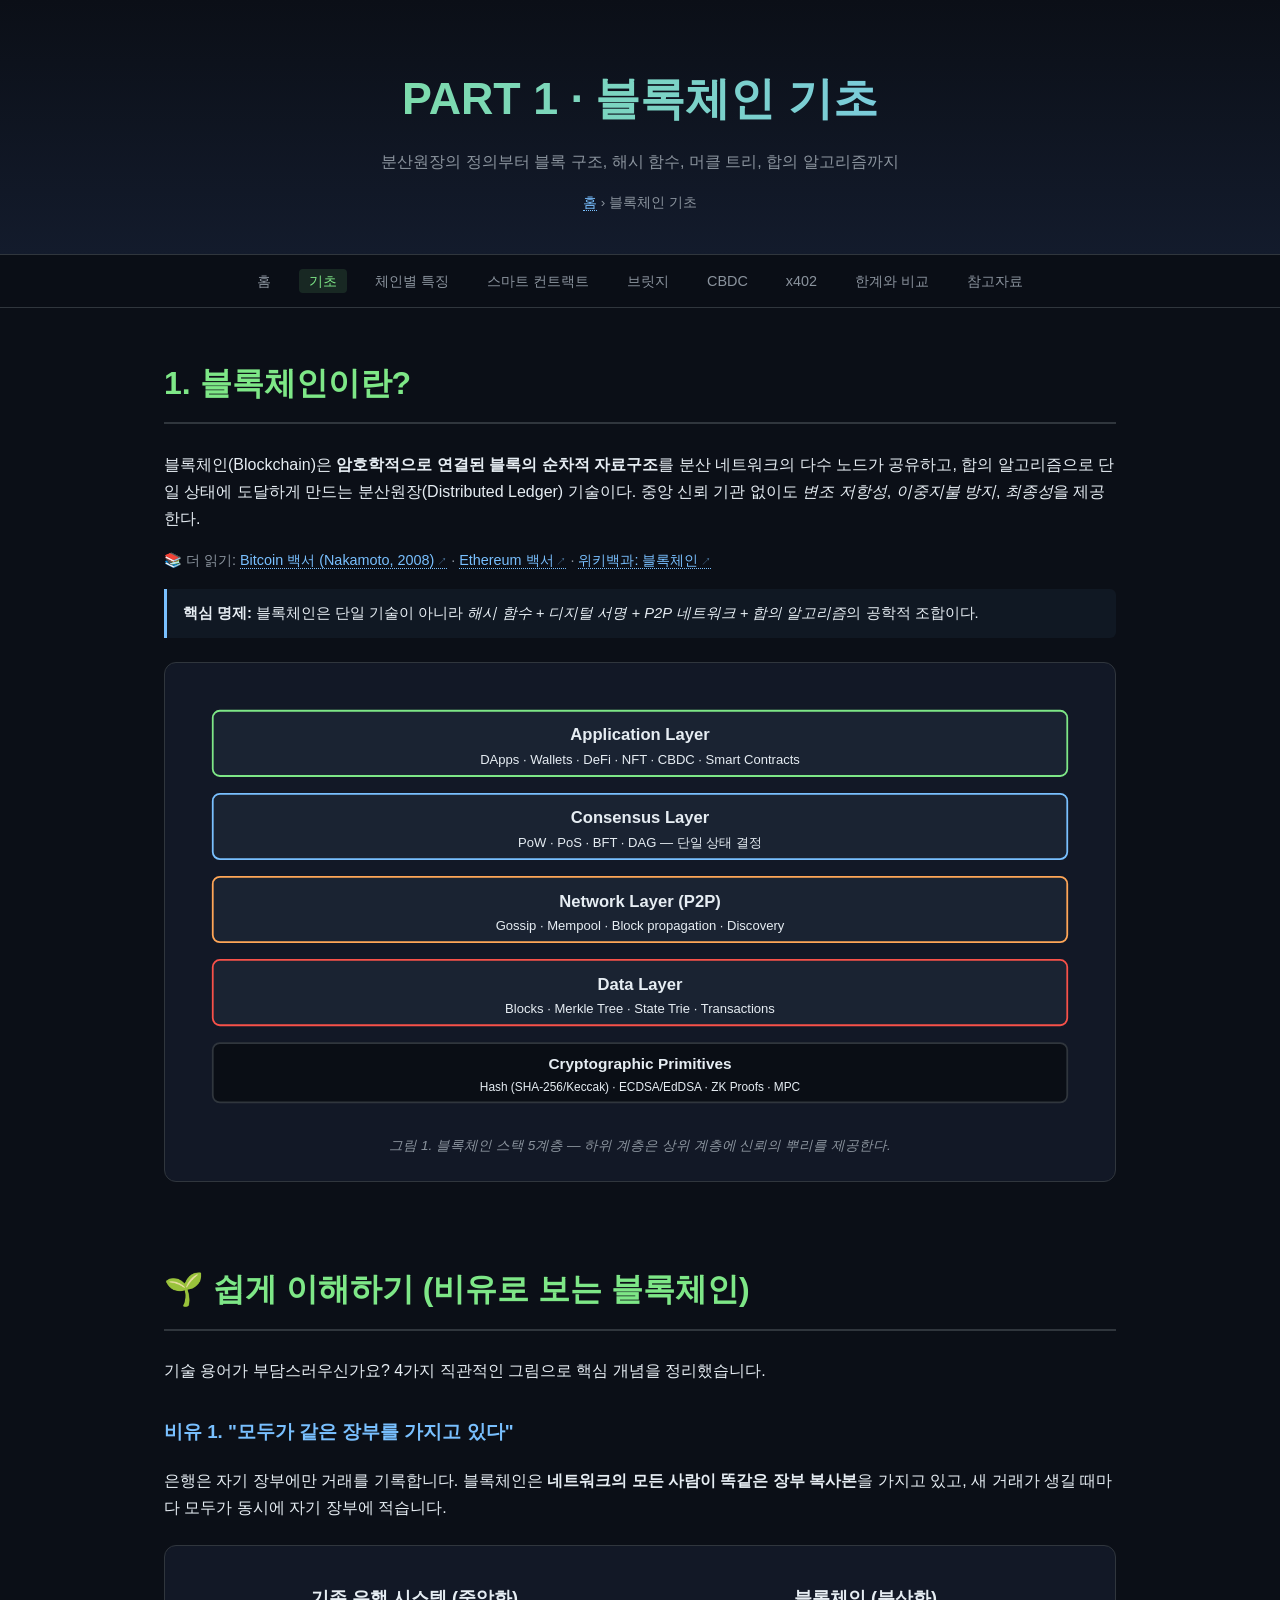
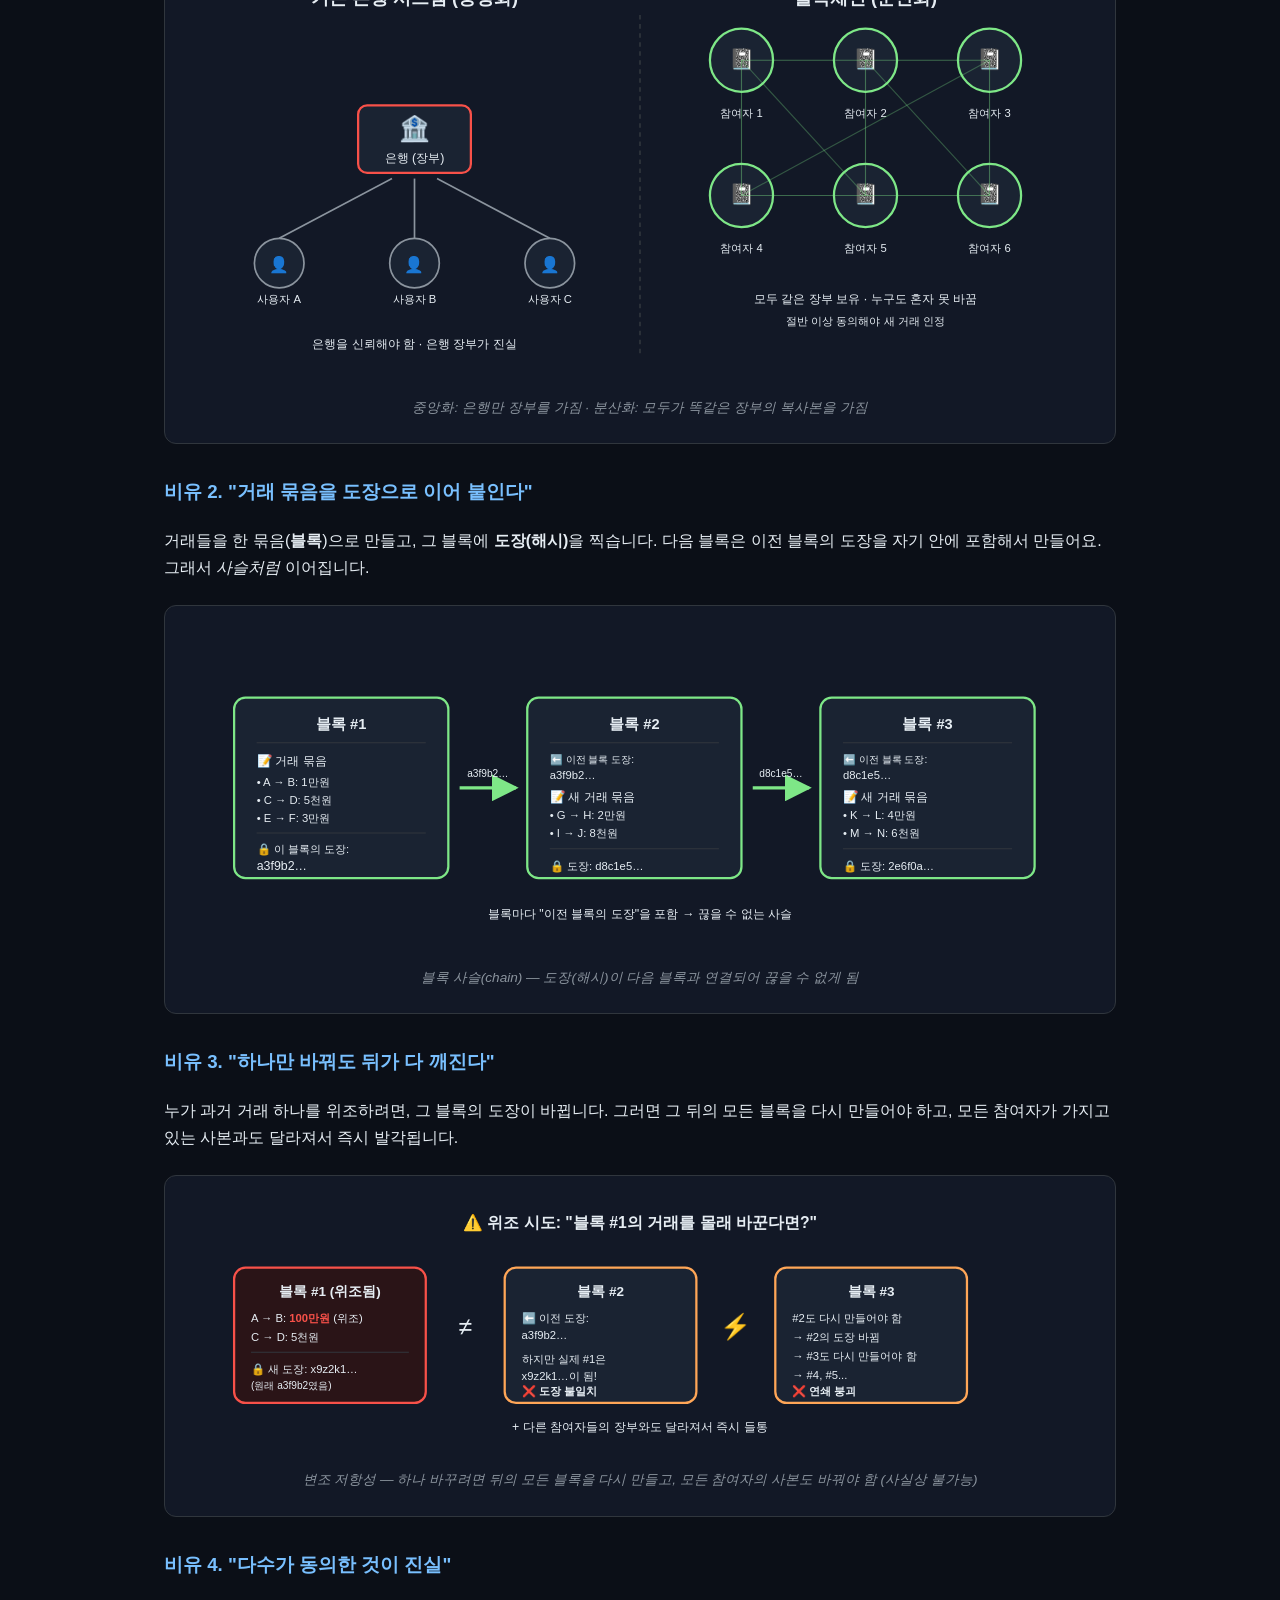
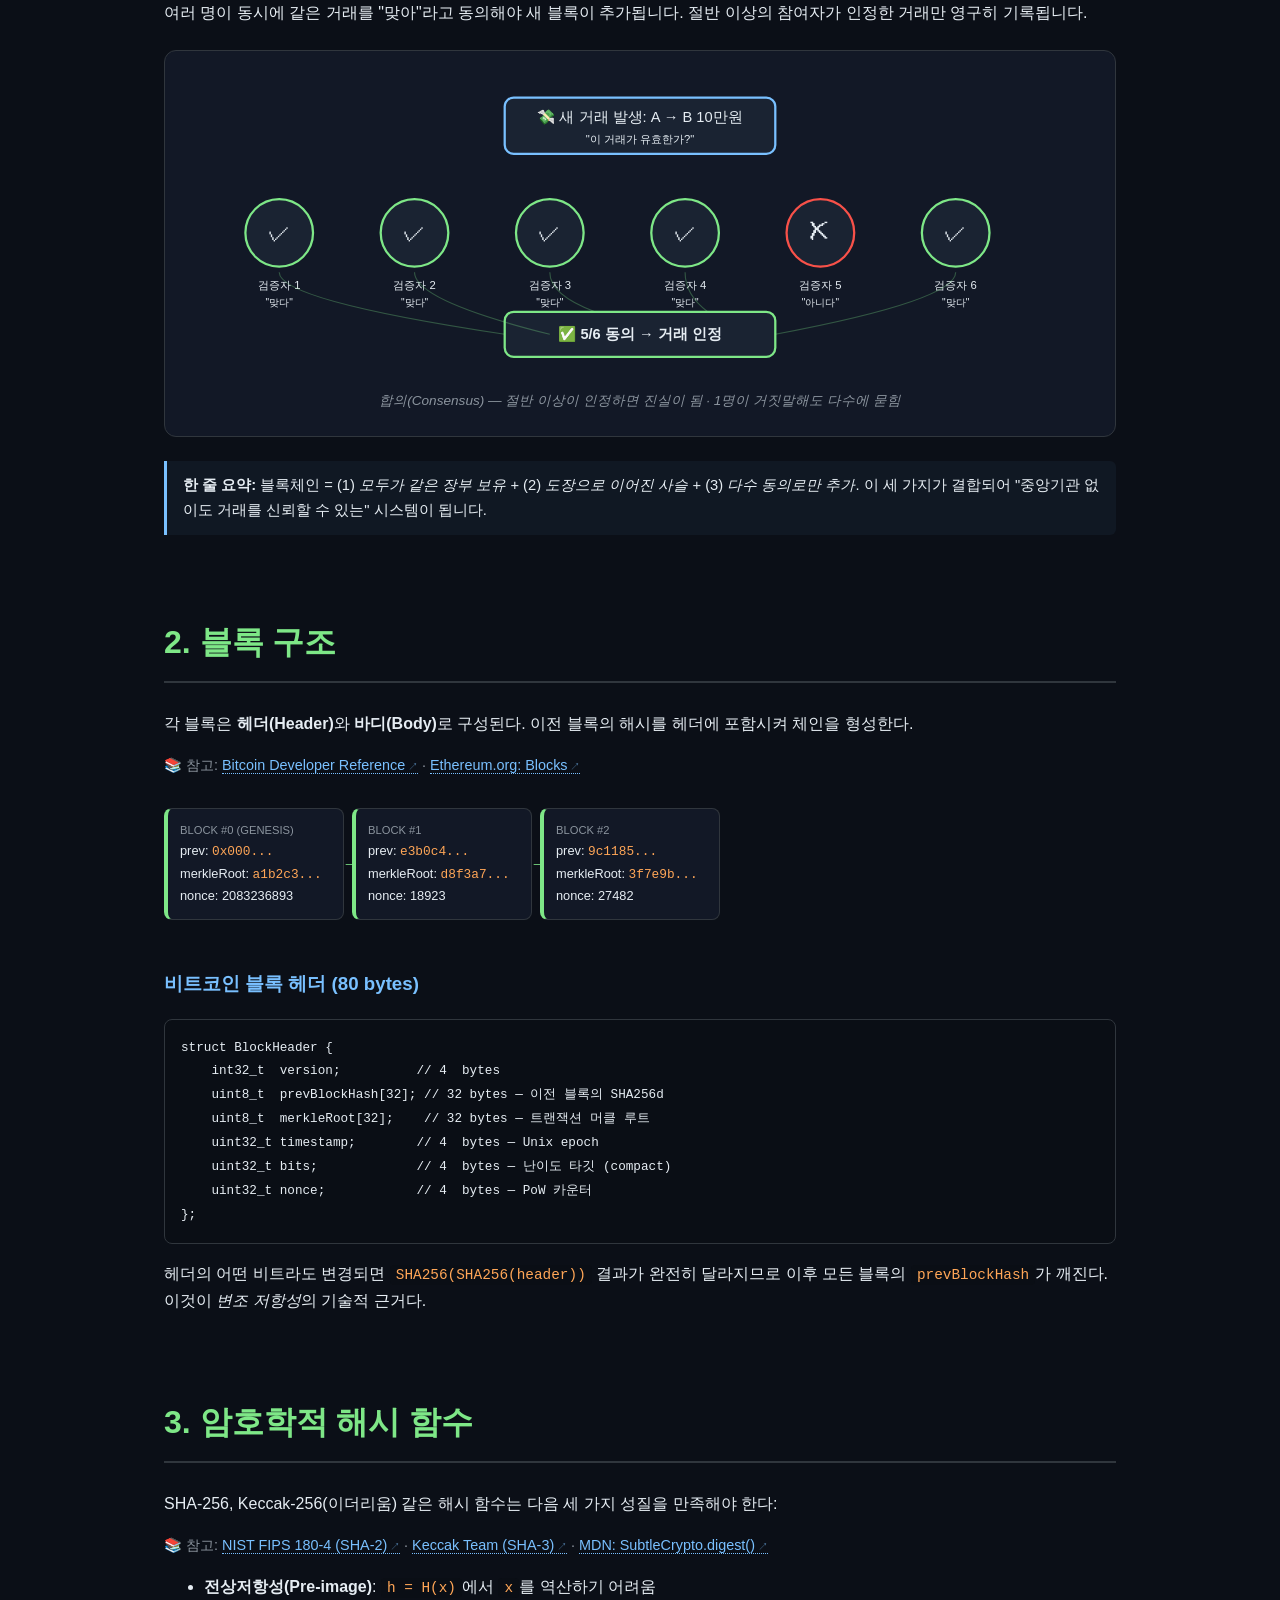
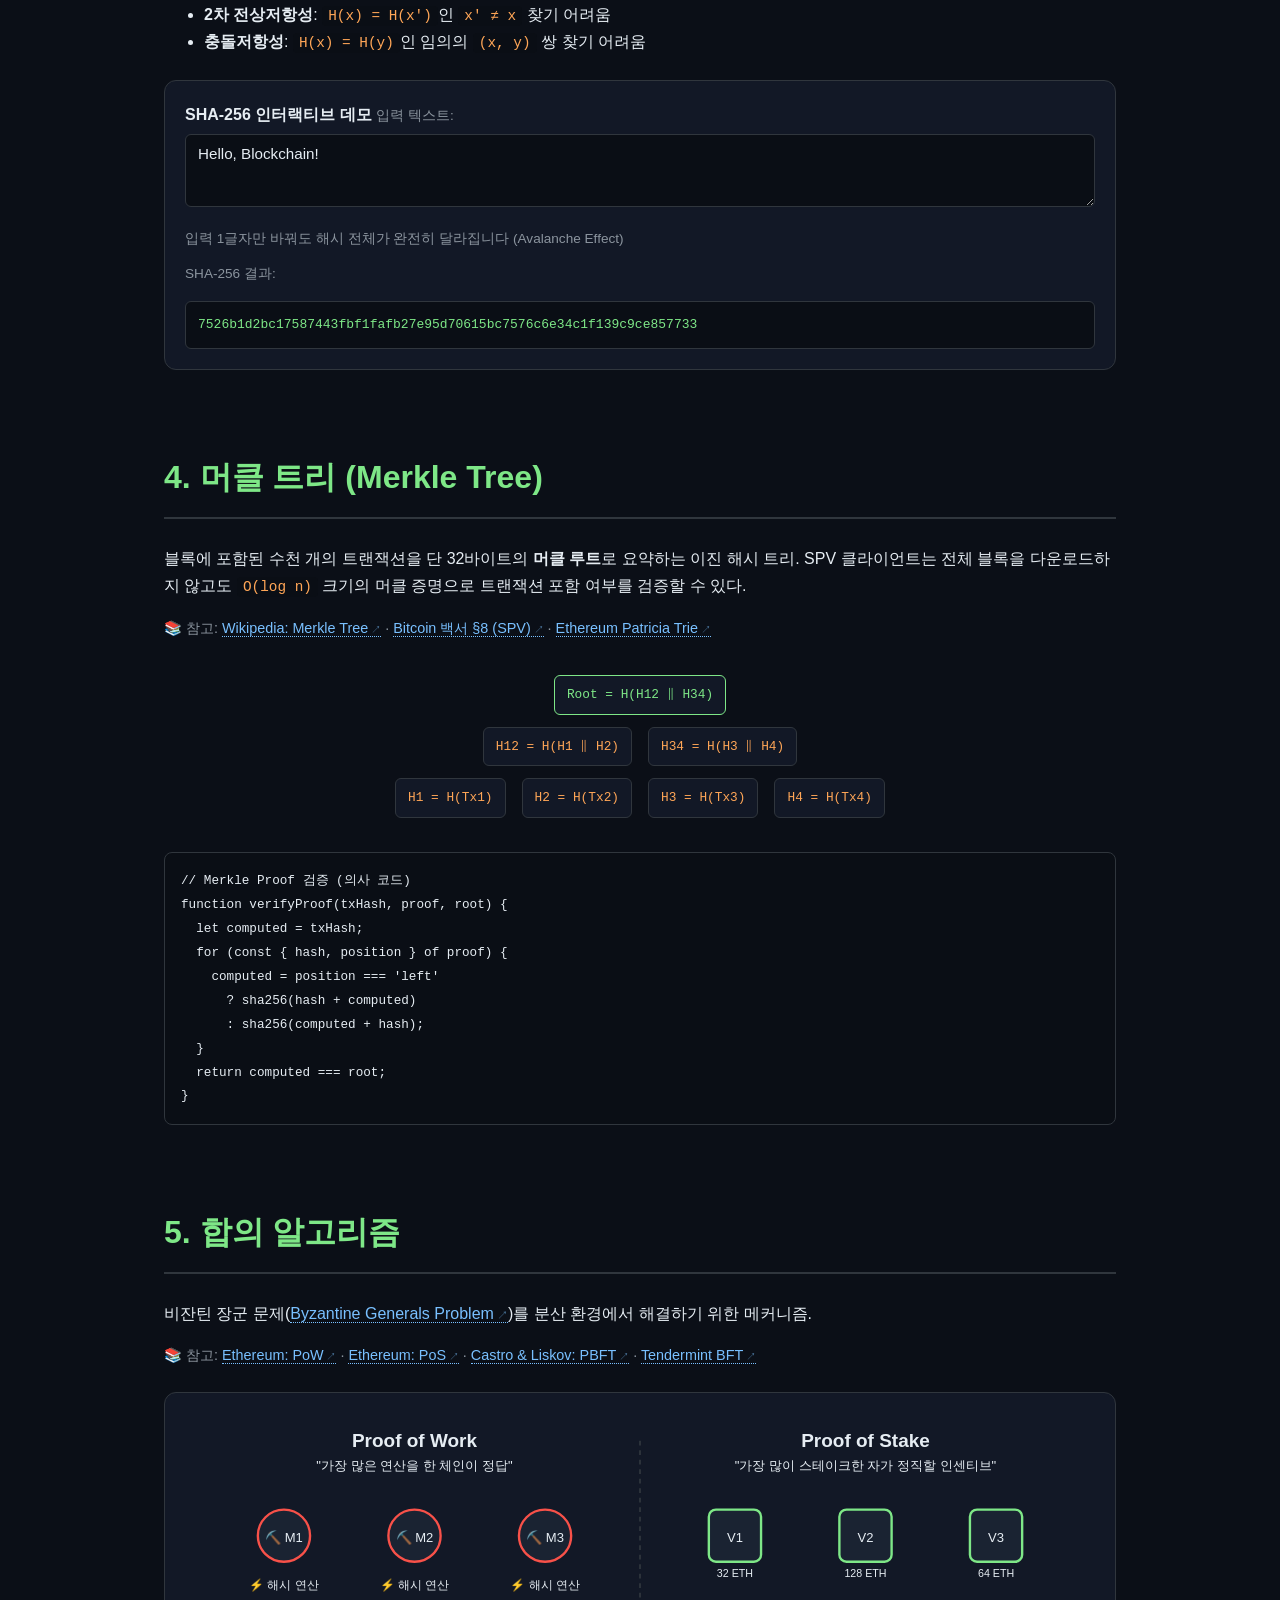
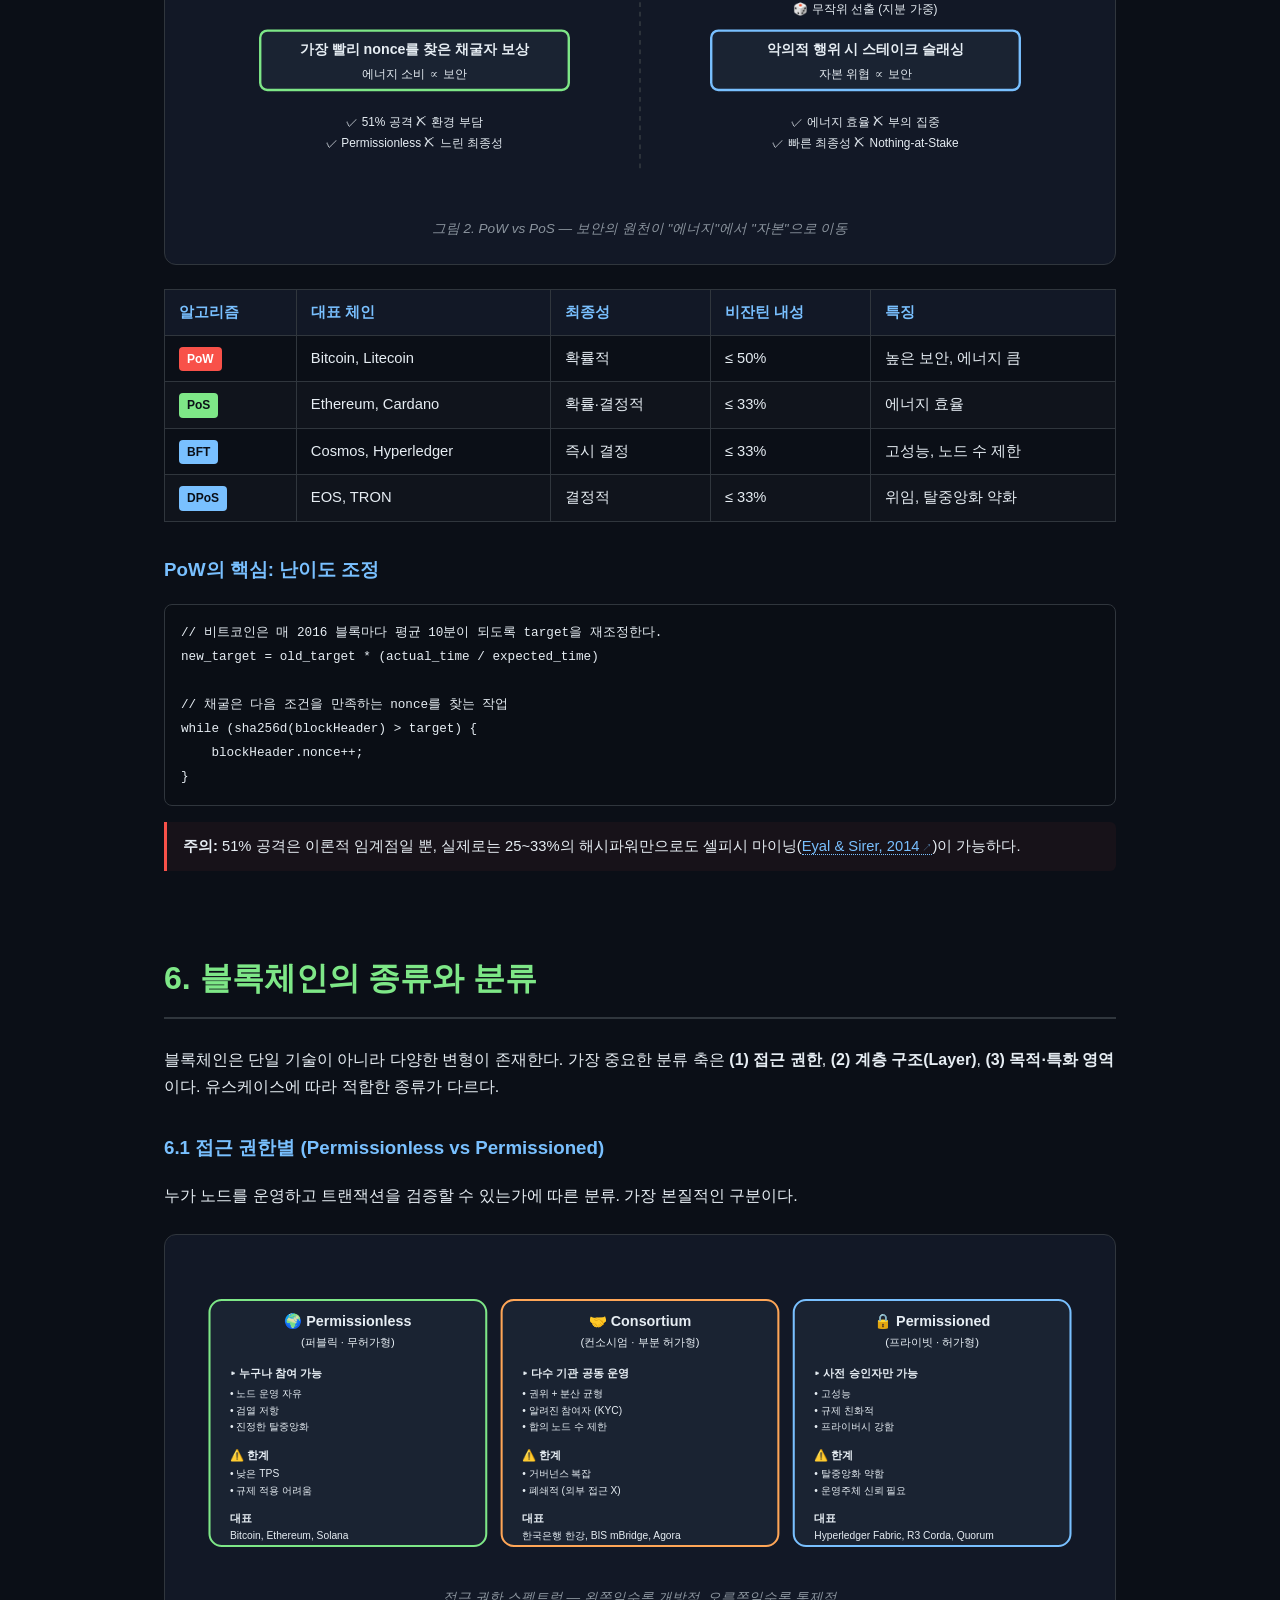
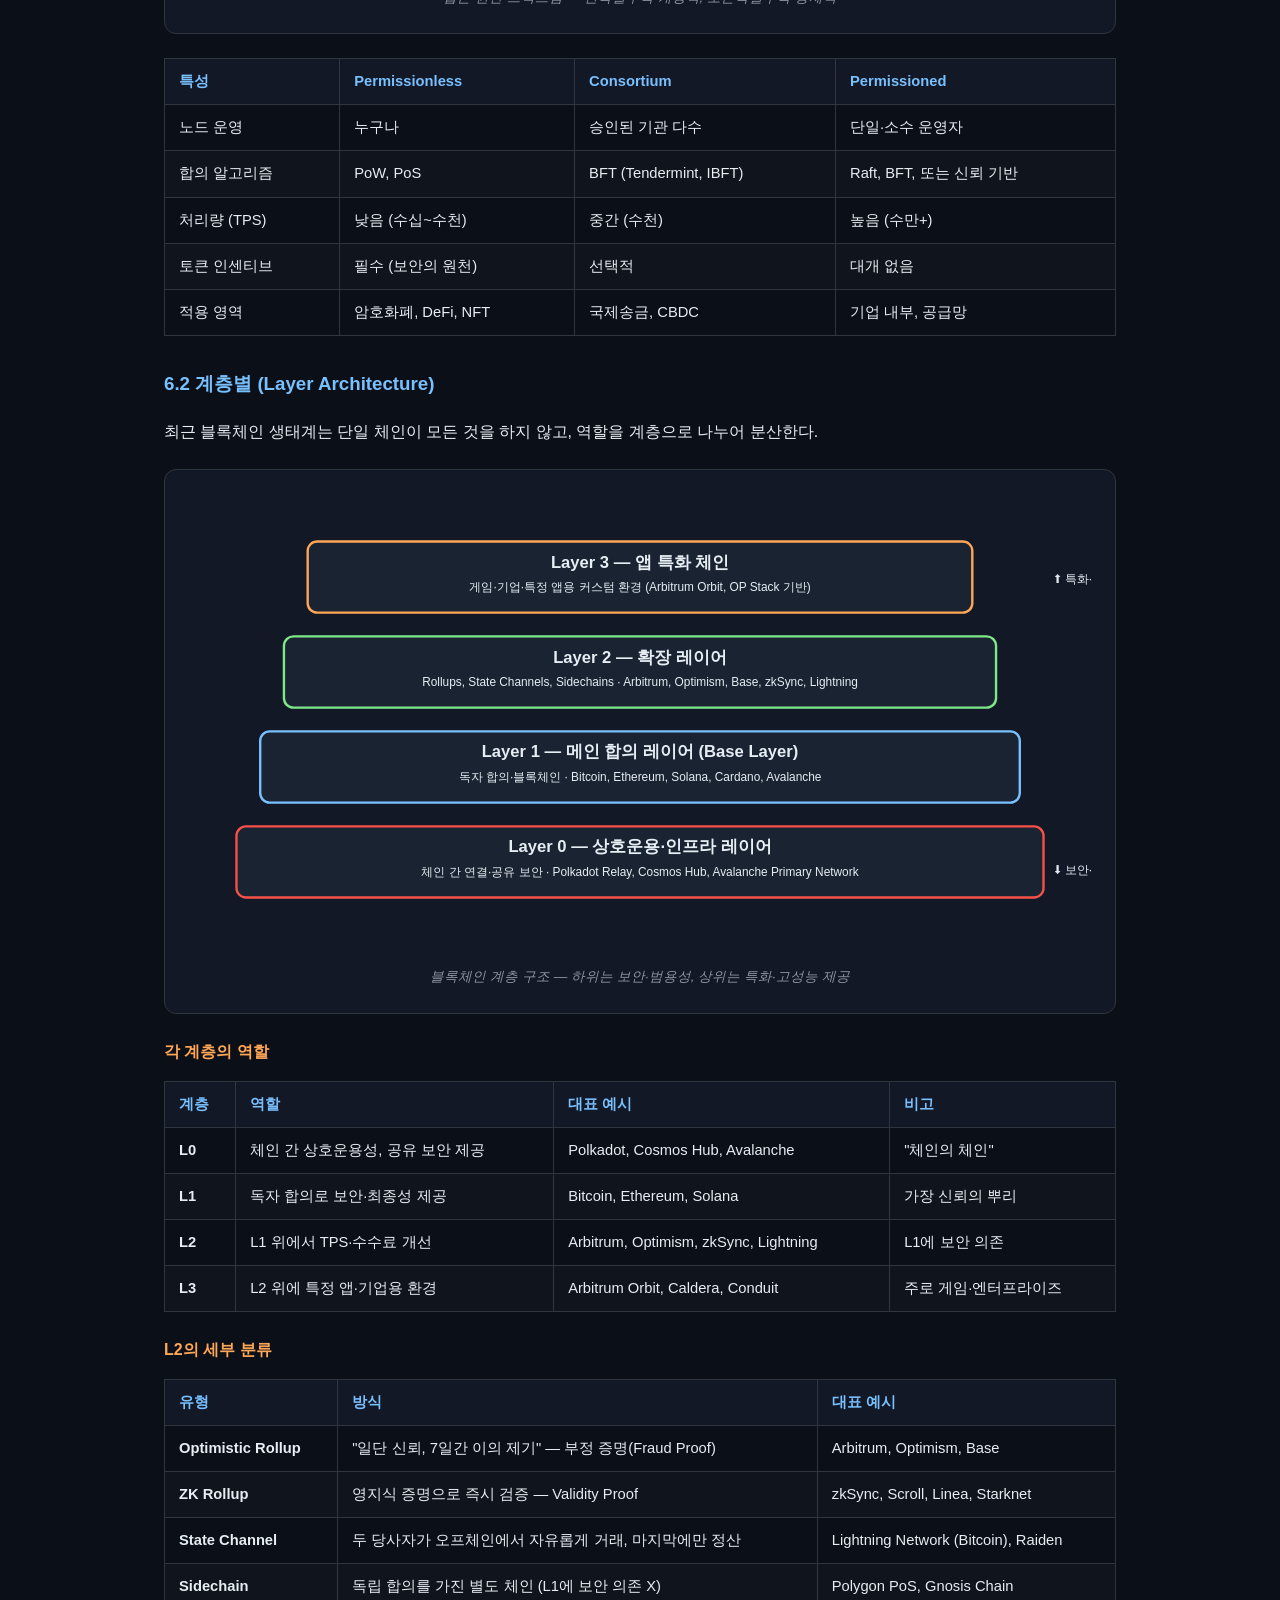
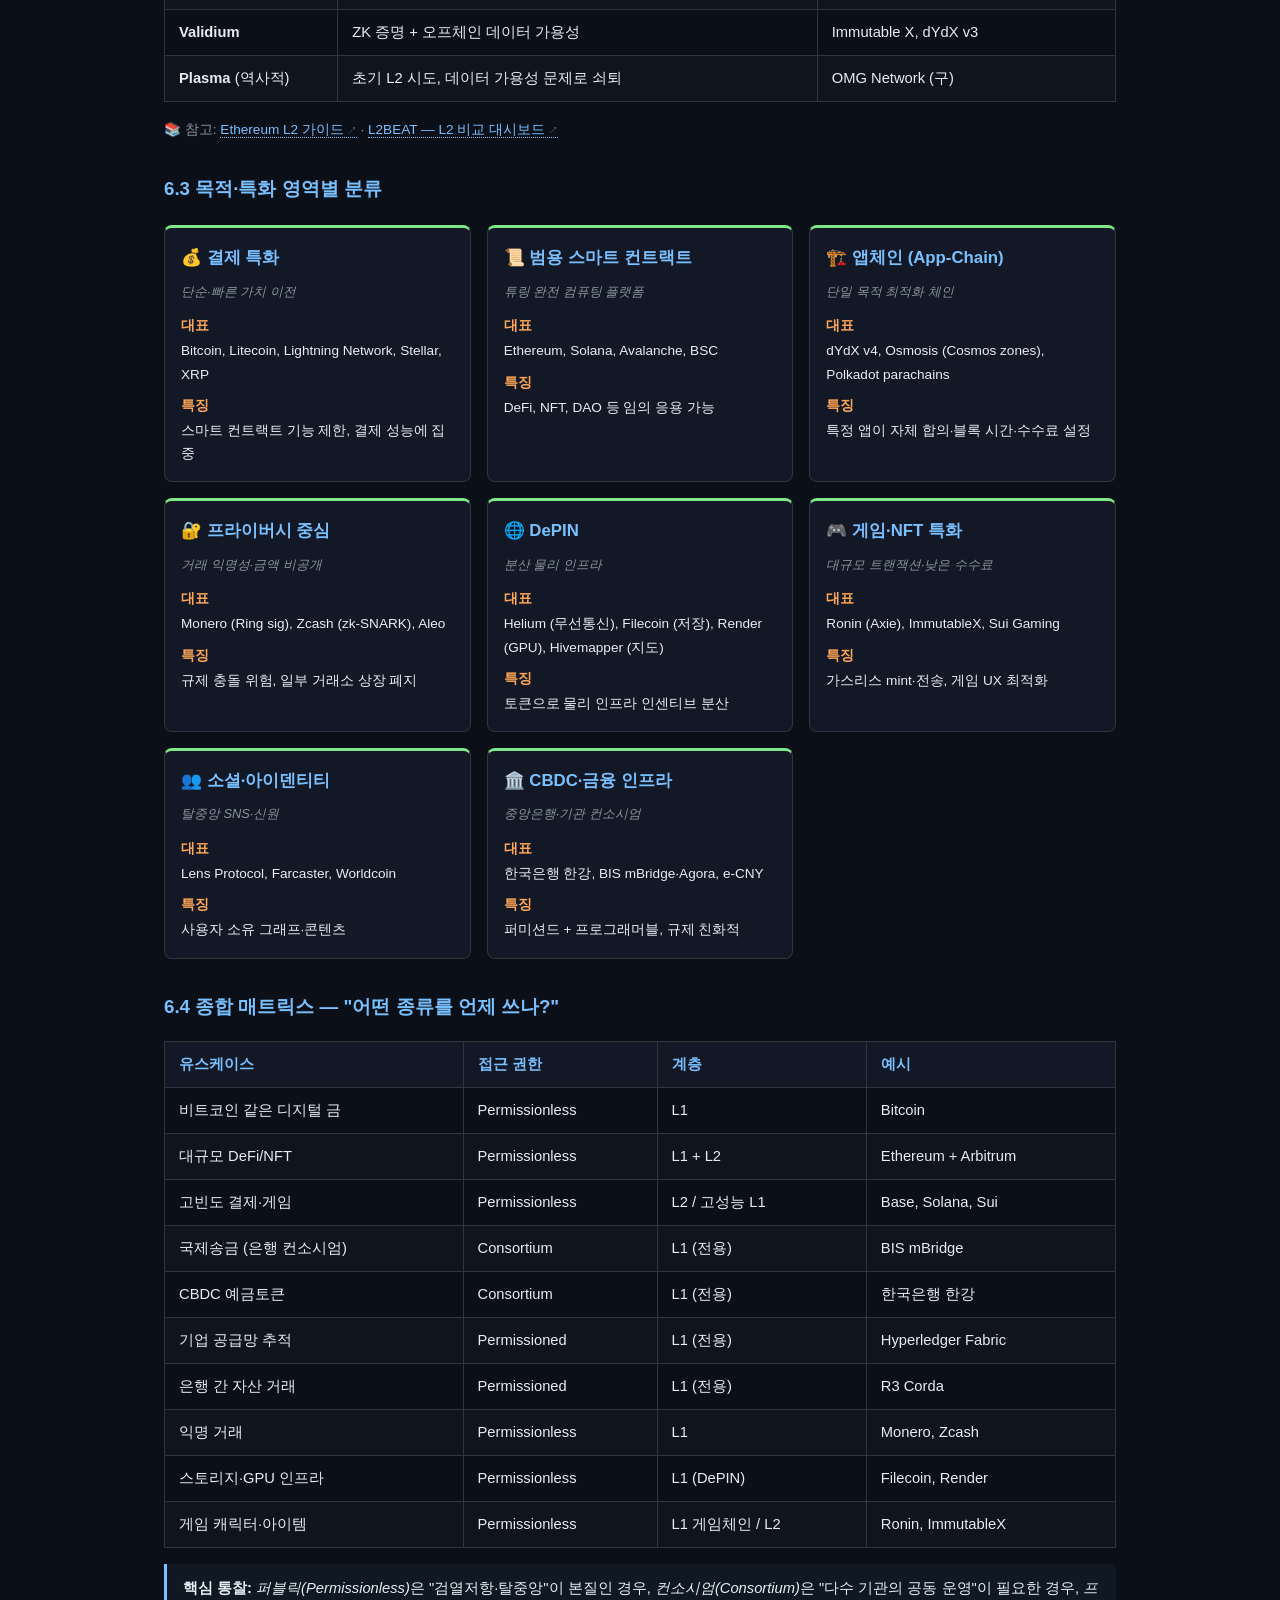
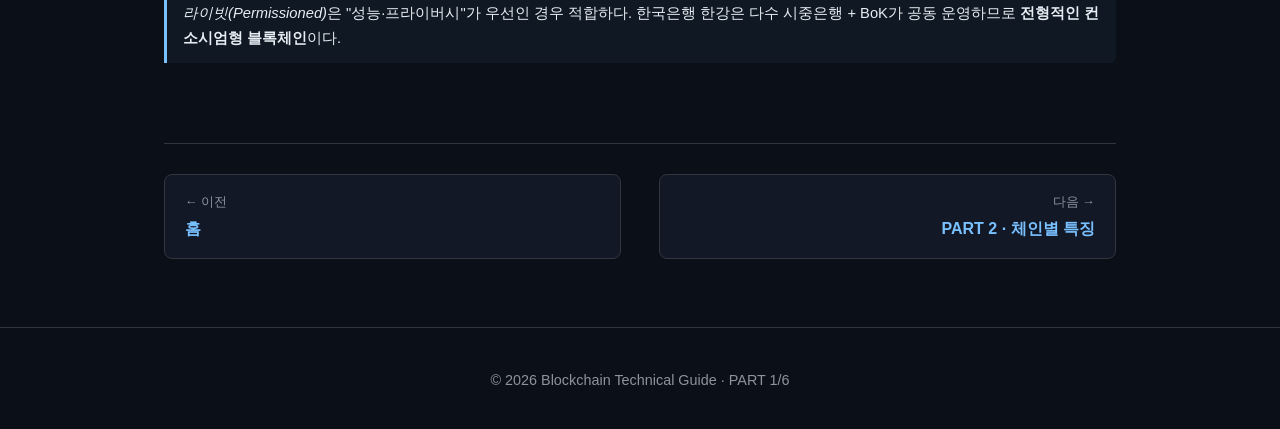
==== basics.html @ 7cdc1ef4 "Add 7 chapters, ERC token standards, Agora/Hangang flow diagrams, tokenization vs digitalization, mi" ====
<!DOCTYPE html>
<html lang="ko">
<head>
<meta charset="UTF-8" />
<meta name="viewport" content="width=device-width, initial-scale=1.0" />
<title>블록체인 기초 — 블록체인 가이드</title>
<link rel="stylesheet" href="style.css">
</head>
<body>

<header class="site">
  <h1>PART 1 · 블록체인 기초</h1>
  <p>분산원장의 정의부터 블록 구조, 해시 함수, 머클 트리, 합의 알고리즘까지</p>
  <div class="breadcrumb"><a href="index.html">홈</a> › 블록체인 기초</div>
</header>

<nav class="top">
  <ul>
    <li><a href="index.html">홈</a></li>
    <li><a href="basics.html" class="active">기초</a></li>
    <li><a href="chains.html">체인별 특징</a></li>
    <li><a href="contracts.html">스마트 컨트랙트</a></li>
    <li><a href="bridges.html">브릿지</a></li>
    <li><a href="cbdc.html">CBDC</a></li>
    <li><a href="x402.html">x402</a></li>
    <li><a href="limits.html">한계와 비교</a></li>
    <li><a href="references.html">참고자료</a></li>
  </ul>
</nav>

<main>

<section id="intro">
  <h2>1. 블록체인이란?</h2>
  <p>
    블록체인(Blockchain)은 <strong>암호학적으로 연결된 블록의 순차적 자료구조</strong>를 분산 네트워크의 다수 노드가
    공유하고, 합의 알고리즘으로 단일 상태에 도달하게 만드는 분산원장(Distributed Ledger) 기술이다.
    중앙 신뢰 기관 없이도 <em>변조 저항성</em>, <em>이중지불 방지</em>, <em>최종성</em>을 제공한다.
  </p>
  <p style="font-size:0.9rem; color:var(--fg-dim);">
    📚 더 읽기:
    <a href="https://bitcoin.org/bitcoin.pdf">Bitcoin 백서 (Nakamoto, 2008)</a> ·
    <a href="https://ethereum.org/en/whitepaper/">Ethereum 백서</a> ·
    <a href="https://ko.wikipedia.org/wiki/%EB%B8%94%EB%A1%9D%EC%B2%B4%EC%9D%B8">위키백과: 블록체인</a>
  </p>

  <div class="note">
    <strong>핵심 명제:</strong> 블록체인은 단일 기술이 아니라 <em>해시 함수 + 디지털 서명 + P2P 네트워크 + 합의 알고리즘</em>의
    공학적 조합이다.
  </div>

  <div class="diagram">
    <svg viewBox="0 0 760 360" xmlns="http://www.w3.org/2000/svg">
      <rect x="20" y="20" width="720" height="55" rx="6" fill="#1a2332" stroke="#7ee787" stroke-width="1.5"/>
      <text x="380" y="45" text-anchor="middle" font-size="14" font-weight="600" fill="#7ee787">Application Layer</text>
      <text x="380" y="65" text-anchor="middle" font-size="11" fill="#8b949e">DApps · Wallets · DeFi · NFT · CBDC · Smart Contracts</text>
      <rect x="20" y="90" width="720" height="55" rx="6" fill="#1a2332" stroke="#79c0ff" stroke-width="1.5"/>
      <text x="380" y="115" text-anchor="middle" font-size="14" font-weight="600" fill="#79c0ff">Consensus Layer</text>
      <text x="380" y="135" text-anchor="middle" font-size="11" fill="#8b949e">PoW · PoS · BFT · DAG — 단일 상태 결정</text>
      <rect x="20" y="160" width="720" height="55" rx="6" fill="#1a2332" stroke="#ffa657" stroke-width="1.5"/>
      <text x="380" y="185" text-anchor="middle" font-size="14" font-weight="600" fill="#ffa657">Network Layer (P2P)</text>
      <text x="380" y="205" text-anchor="middle" font-size="11" fill="#8b949e">Gossip · Mempool · Block propagation · Discovery</text>
      <rect x="20" y="230" width="720" height="55" rx="6" fill="#1a2332" stroke="#f85149" stroke-width="1.5"/>
      <text x="380" y="255" text-anchor="middle" font-size="14" font-weight="600" fill="#f85149">Data Layer</text>
      <text x="380" y="275" text-anchor="middle" font-size="11" fill="#8b949e">Blocks · Merkle Tree · State Trie · Transactions</text>
      <rect x="20" y="300" width="720" height="50" rx="6" fill="#0a0e15" stroke="#30363d" stroke-width="1.5"/>
      <text x="380" y="322" text-anchor="middle" font-size="13" font-weight="600" fill="#e6edf3">Cryptographic Primitives</text>
      <text x="380" y="340" text-anchor="middle" font-size="10" fill="#8b949e">Hash (SHA-256/Keccak) · ECDSA/EdDSA · ZK Proofs · MPC</text>
    </svg>
    <div class="caption">그림 1. 블록체인 스택 5계층 — 하위 계층은 상위 계층에 신뢰의 뿌리를 제공한다.</div>
  </div>
</section>

<section id="easy">
  <h2>🌱 쉽게 이해하기 (비유로 보는 블록체인)</h2>
  <p>기술 용어가 부담스러우신가요? 4가지 직관적인 그림으로 핵심 개념을 정리했습니다.</p>

  <h3>비유 1. "모두가 같은 장부를 가지고 있다"</h3>
  <p>은행은 자기 장부에만 거래를 기록합니다. 블록체인은 <strong>네트워크의 모든 사람이 똑같은 장부 복사본</strong>을 가지고 있고, 새 거래가 생길 때마다 모두가 동시에 자기 장부에 적습니다.</p>
  <div class="diagram">
    <svg viewBox="0 0 800 360" xmlns="http://www.w3.org/2000/svg">
      <!-- Left: Centralized -->
      <text x="200" y="30" text-anchor="middle" font-size="16" font-weight="700" fill="#f85149">기존 은행 시스템 (중앙화)</text>

      <rect x="150" y="120" width="100" height="60" rx="8" fill="#1a2332" stroke="#f85149" stroke-width="2"/>
      <text x="200" y="148" text-anchor="middle" font-size="22">🏦</text>
      <text x="200" y="170" text-anchor="middle" font-size="11" fill="#e6edf3">은행 (장부)</text>

      <circle cx="80" cy="260" r="22" fill="#1a2332" stroke="#8b949e" stroke-width="1.5"/>
      <text x="80" y="266" text-anchor="middle" font-size="14">👤</text>
      <text x="80" y="295" text-anchor="middle" font-size="10" fill="#8b949e">사용자 A</text>

      <circle cx="200" cy="260" r="22" fill="#1a2332" stroke="#8b949e" stroke-width="1.5"/>
      <text x="200" y="266" text-anchor="middle" font-size="14">👤</text>
      <text x="200" y="295" text-anchor="middle" font-size="10" fill="#8b949e">사용자 B</text>

      <circle cx="320" cy="260" r="22" fill="#1a2332" stroke="#8b949e" stroke-width="1.5"/>
      <text x="320" y="266" text-anchor="middle" font-size="14">👤</text>
      <text x="320" y="295" text-anchor="middle" font-size="10" fill="#8b949e">사용자 C</text>

      <line x1="80" y1="238" x2="180" y2="185" stroke="#8b949e" stroke-width="1.5"/>
      <line x1="200" y1="238" x2="200" y2="185" stroke="#8b949e" stroke-width="1.5"/>
      <line x1="320" y1="238" x2="220" y2="185" stroke="#8b949e" stroke-width="1.5"/>

      <text x="200" y="335" text-anchor="middle" font-size="11" fill="#f85149">은행을 신뢰해야 함 · 은행 장부가 진실</text>

      <!-- Divider -->
      <line x1="400" y1="40" x2="400" y2="340" stroke="#30363d" stroke-width="1.5" stroke-dasharray="4 4"/>

      <!-- Right: Decentralized -->
      <text x="600" y="30" text-anchor="middle" font-size="16" font-weight="700" fill="#7ee787">블록체인 (분산화)</text>

      <g transform="translate(490, 80)">
        <circle cx="0" cy="0" r="28" fill="#1a2332" stroke="#7ee787" stroke-width="2"/>
        <text x="0" y="5" text-anchor="middle" font-size="18">📓</text>
        <text x="0" y="50" text-anchor="middle" font-size="10" fill="#e6edf3">참여자 1</text>
      </g>
      <g transform="translate(600, 80)">
        <circle cx="0" cy="0" r="28" fill="#1a2332" stroke="#7ee787" stroke-width="2"/>
        <text x="0" y="5" text-anchor="middle" font-size="18">📓</text>
        <text x="0" y="50" text-anchor="middle" font-size="10" fill="#e6edf3">참여자 2</text>
      </g>
      <g transform="translate(710, 80)">
        <circle cx="0" cy="0" r="28" fill="#1a2332" stroke="#7ee787" stroke-width="2"/>
        <text x="0" y="5" text-anchor="middle" font-size="18">📓</text>
        <text x="0" y="50" text-anchor="middle" font-size="10" fill="#e6edf3">참여자 3</text>
      </g>
      <g transform="translate(490, 200)">
        <circle cx="0" cy="0" r="28" fill="#1a2332" stroke="#7ee787" stroke-width="2"/>
        <text x="0" y="5" text-anchor="middle" font-size="18">📓</text>
        <text x="0" y="50" text-anchor="middle" font-size="10" fill="#e6edf3">참여자 4</text>
      </g>
      <g transform="translate(600, 200)">
        <circle cx="0" cy="0" r="28" fill="#1a2332" stroke="#7ee787" stroke-width="2"/>
        <text x="0" y="5" text-anchor="middle" font-size="18">📓</text>
        <text x="0" y="50" text-anchor="middle" font-size="10" fill="#e6edf3">참여자 5</text>
      </g>
      <g transform="translate(710, 200)">
        <circle cx="0" cy="0" r="28" fill="#1a2332" stroke="#7ee787" stroke-width="2"/>
        <text x="0" y="5" text-anchor="middle" font-size="18">📓</text>
        <text x="0" y="50" text-anchor="middle" font-size="10" fill="#e6edf3">참여자 6</text>
      </g>

      <!-- Network lines -->
      <line x1="490" y1="80" x2="600" y2="80" stroke="#7ee787" stroke-width="1" opacity="0.4"/>
      <line x1="600" y1="80" x2="710" y2="80" stroke="#7ee787" stroke-width="1" opacity="0.4"/>
      <line x1="490" y1="200" x2="600" y2="200" stroke="#7ee787" stroke-width="1" opacity="0.4"/>
      <line x1="600" y1="200" x2="710" y2="200" stroke="#7ee787" stroke-width="1" opacity="0.4"/>
      <line x1="490" y1="80" x2="490" y2="200" stroke="#7ee787" stroke-width="1" opacity="0.4"/>
      <line x1="600" y1="80" x2="600" y2="200" stroke="#7ee787" stroke-width="1" opacity="0.4"/>
      <line x1="710" y1="80" x2="710" y2="200" stroke="#7ee787" stroke-width="1" opacity="0.4"/>
      <line x1="490" y1="80" x2="600" y2="200" stroke="#7ee787" stroke-width="1" opacity="0.3"/>
      <line x1="600" y1="80" x2="710" y2="200" stroke="#7ee787" stroke-width="1" opacity="0.3"/>
      <line x1="710" y1="80" x2="490" y2="200" stroke="#7ee787" stroke-width="1" opacity="0.3"/>

      <text x="600" y="295" text-anchor="middle" font-size="11" fill="#7ee787">모두 같은 장부 보유 · 누구도 혼자 못 바꿈</text>
      <text x="600" y="315" text-anchor="middle" font-size="10" fill="#8b949e">절반 이상 동의해야 새 거래 인정</text>
    </svg>
    <div class="caption">중앙화: 은행만 장부를 가짐 · 분산화: 모두가 똑같은 장부의 복사본을 가짐</div>
  </div>

  <h3>비유 2. "거래 묶음을 도장으로 이어 붙인다"</h3>
  <p>거래들을 한 묶음(<strong>블록</strong>)으로 만들고, 그 블록에 <strong>도장(해시)</strong>을 찍습니다. 다음 블록은 이전 블록의 도장을 자기 안에 포함해서 만들어요. 그래서 <em>사슬처럼</em> 이어집니다.</p>
  <div class="diagram">
    <svg viewBox="0 0 800 280" xmlns="http://www.w3.org/2000/svg">
      <!-- Block 1 -->
      <rect x="40" y="60" width="190" height="160" rx="10" fill="#1a2332" stroke="#7ee787" stroke-width="2"/>
      <text x="135" y="88" text-anchor="middle" font-size="13" font-weight="700" fill="#7ee787">블록 #1</text>
      <line x1="60" y1="100" x2="210" y2="100" stroke="#30363d"/>
      <text x="60" y="120" font-size="11" fill="#e6edf3">📝 거래 묶음</text>
      <text x="60" y="138" font-size="10" fill="#8b949e">• A → B: 1만원</text>
      <text x="60" y="154" font-size="10" fill="#8b949e">• C → D: 5천원</text>
      <text x="60" y="170" font-size="10" fill="#8b949e">• E → F: 3만원</text>
      <line x1="60" y1="180" x2="210" y2="180" stroke="#30363d"/>
      <text x="60" y="198" font-size="10" fill="#ffa657">🔒 이 블록의 도장:</text>
      <text x="60" y="213" font-family="monospace" font-size="11" fill="#ffa657">a3f9b2…</text>

      <!-- Arrow 1 -->
      <path d="M 240 140 L 290 140" stroke="#7ee787" stroke-width="3" marker-end="url(#chainarrow)"/>
      <text x="265" y="130" text-anchor="middle" font-size="9" fill="#8b949e">a3f9b2…</text>

      <!-- Block 2 -->
      <rect x="300" y="60" width="190" height="160" rx="10" fill="#1a2332" stroke="#7ee787" stroke-width="2"/>
      <text x="395" y="88" text-anchor="middle" font-size="13" font-weight="700" fill="#7ee787">블록 #2</text>
      <line x1="320" y1="100" x2="470" y2="100" stroke="#30363d"/>
      <text x="320" y="118" font-size="9" fill="#79c0ff">⬅️ 이전 블록 도장:</text>
      <text x="320" y="132" font-family="monospace" font-size="10" fill="#79c0ff">a3f9b2…</text>
      <text x="320" y="152" font-size="11" fill="#e6edf3">📝 새 거래 묶음</text>
      <text x="320" y="168" font-size="10" fill="#8b949e">• G → H: 2만원</text>
      <text x="320" y="184" font-size="10" fill="#8b949e">• I → J: 8천원</text>
      <line x1="320" y1="194" x2="470" y2="194" stroke="#30363d"/>
      <text x="320" y="213" font-size="10" fill="#ffa657">🔒 도장: d8c1e5…</text>

      <!-- Arrow 2 -->
      <path d="M 500 140 L 550 140" stroke="#7ee787" stroke-width="3" marker-end="url(#chainarrow)"/>
      <text x="525" y="130" text-anchor="middle" font-size="9" fill="#8b949e">d8c1e5…</text>

      <!-- Block 3 -->
      <rect x="560" y="60" width="190" height="160" rx="10" fill="#1a2332" stroke="#7ee787" stroke-width="2"/>
      <text x="655" y="88" text-anchor="middle" font-size="13" font-weight="700" fill="#7ee787">블록 #3</text>
      <line x1="580" y1="100" x2="730" y2="100" stroke="#30363d"/>
      <text x="580" y="118" font-size="9" fill="#79c0ff">⬅️ 이전 블록 도장:</text>
      <text x="580" y="132" font-family="monospace" font-size="10" fill="#79c0ff">d8c1e5…</text>
      <text x="580" y="152" font-size="11" fill="#e6edf3">📝 새 거래 묶음</text>
      <text x="580" y="168" font-size="10" fill="#8b949e">• K → L: 4만원</text>
      <text x="580" y="184" font-size="10" fill="#8b949e">• M → N: 6천원</text>
      <line x1="580" y1="194" x2="730" y2="194" stroke="#30363d"/>
      <text x="580" y="213" font-size="10" fill="#ffa657">🔒 도장: 2e6f0a…</text>

      <defs>
        <marker id="chainarrow" viewBox="0 0 10 10" refX="9" refY="5" markerWidth="8" markerHeight="8" orient="auto">
          <path d="M 0 0 L 10 5 L 0 10 z" fill="#7ee787"/>
        </marker>
      </defs>

      <text x="400" y="255" text-anchor="middle" font-size="11" fill="#8b949e">블록마다 "이전 블록의 도장"을 포함 → 끊을 수 없는 사슬</text>
    </svg>
    <div class="caption">블록 사슬(chain) — 도장(해시)이 다음 블록과 연결되어 끊을 수 없게 됨</div>
  </div>

  <h3>비유 3. "하나만 바꿔도 뒤가 다 깨진다"</h3>
  <p>누가 과거 거래 하나를 위조하려면, 그 블록의 도장이 바뀝니다. 그러면 그 뒤의 모든 블록을 다시 만들어야 하고, 모든 참여자가 가지고 있는 사본과도 달라져서 즉시 발각됩니다.</p>
  <div class="diagram">
    <svg viewBox="0 0 800 220" xmlns="http://www.w3.org/2000/svg">
      <text x="400" y="25" text-anchor="middle" font-size="14" font-weight="700" fill="#f85149">⚠️ 위조 시도: "블록 #1의 거래를 몰래 바꾼다면?"</text>

      <!-- Block 1 modified -->
      <rect x="40" y="60" width="170" height="120" rx="10" fill="#2a1417" stroke="#f85149" stroke-width="2"/>
      <text x="125" y="85" text-anchor="middle" font-size="12" font-weight="700" fill="#f85149">블록 #1 (위조됨)</text>
      <text x="55" y="108" font-size="10" fill="#e6edf3">A → B: <tspan fill="#f85149" font-weight="700">100만원</tspan> (위조)</text>
      <text x="55" y="125" font-size="10" fill="#8b949e">C → D: 5천원</text>
      <line x1="55" y1="135" x2="195" y2="135" stroke="#30363d"/>
      <text x="55" y="153" font-size="10" fill="#f85149">🔒 새 도장: x9z2k1…</text>
      <text x="55" y="168" font-size="9" fill="#f85149">(원래 a3f9b2였음)</text>

      <text x="245" y="120" text-anchor="middle" font-size="22" fill="#f85149">≠</text>

      <!-- Block 2 - mismatch -->
      <rect x="280" y="60" width="170" height="120" rx="10" fill="#1a2332" stroke="#ffa657" stroke-width="2"/>
      <text x="365" y="85" text-anchor="middle" font-size="12" font-weight="700" fill="#ffa657">블록 #2</text>
      <text x="295" y="108" font-size="10" fill="#79c0ff">⬅️ 이전 도장:</text>
      <text x="295" y="123" font-family="monospace" font-size="10" fill="#79c0ff">a3f9b2…</text>
      <text x="295" y="145" font-size="10" fill="#f85149">하지만 실제 #1은</text>
      <text x="295" y="160" font-size="10" fill="#f85149">x9z2k1…이 됨!</text>
      <text x="295" y="173" font-size="10" fill="#ffa657" font-weight="700">❌ 도장 불일치</text>

      <text x="485" y="120" text-anchor="middle" font-size="22" fill="#f85149">⚡</text>

      <!-- Block 3 - also breaks -->
      <rect x="520" y="60" width="170" height="120" rx="10" fill="#1a2332" stroke="#ffa657" stroke-width="2"/>
      <text x="605" y="85" text-anchor="middle" font-size="12" font-weight="700" fill="#ffa657">블록 #3</text>
      <text x="535" y="108" font-size="10" fill="#f85149">#2도 다시 만들어야 함</text>
      <text x="535" y="125" font-size="10" fill="#f85149">→ #2의 도장 바뀜</text>
      <text x="535" y="142" font-size="10" fill="#f85149">→ #3도 다시 만들어야 함</text>
      <text x="535" y="159" font-size="10" fill="#f85149">→ #4, #5...</text>
      <text x="535" y="173" font-size="10" fill="#ffa657" font-weight="700">❌ 연쇄 붕괴</text>

      <text x="400" y="205" text-anchor="middle" font-size="11" fill="#7ee787">+ 다른 참여자들의 장부와도 달라져서 즉시 들통</text>
    </svg>
    <div class="caption">변조 저항성 — 하나 바꾸려면 뒤의 모든 블록을 다시 만들고, 모든 참여자의 사본도 바꿔야 함 (사실상 불가능)</div>
  </div>

  <h3>비유 4. "다수가 동의한 것이 진실"</h3>
  <p>여러 명이 동시에 같은 거래를 "맞아"라고 동의해야 새 블록이 추가됩니다. 절반 이상의 참여자가 인정한 거래만 영구히 기록됩니다.</p>
  <div class="diagram">
    <svg viewBox="0 0 800 260" xmlns="http://www.w3.org/2000/svg">
      <!-- New transaction -->
      <rect x="280" y="20" width="240" height="50" rx="8" fill="#1a2332" stroke="#79c0ff" stroke-width="2"/>
      <text x="400" y="42" text-anchor="middle" font-size="13" fill="#e6edf3">💸 새 거래 발생: A → B 10만원</text>
      <text x="400" y="60" text-anchor="middle" font-size="10" fill="#8b949e">"이 거래가 유효한가?"</text>

      <!-- Validators -->
      <g transform="translate(80, 140)">
        <circle cx="0" cy="0" r="30" fill="#1a2332" stroke="#7ee787" stroke-width="2"/>
        <text x="0" y="6" text-anchor="middle" font-size="20">✓</text>
        <text x="0" y="50" text-anchor="middle" font-size="10" fill="#7ee787">검증자 1</text>
        <text x="0" y="65" text-anchor="middle" font-size="9" fill="#8b949e">"맞다"</text>
      </g>
      <g transform="translate(200, 140)">
        <circle cx="0" cy="0" r="30" fill="#1a2332" stroke="#7ee787" stroke-width="2"/>
        <text x="0" y="6" text-anchor="middle" font-size="20">✓</text>
        <text x="0" y="50" text-anchor="middle" font-size="10" fill="#7ee787">검증자 2</text>
        <text x="0" y="65" text-anchor="middle" font-size="9" fill="#8b949e">"맞다"</text>
      </g>
      <g transform="translate(320, 140)">
        <circle cx="0" cy="0" r="30" fill="#1a2332" stroke="#7ee787" stroke-width="2"/>
        <text x="0" y="6" text-anchor="middle" font-size="20">✓</text>
        <text x="0" y="50" text-anchor="middle" font-size="10" fill="#7ee787">검증자 3</text>
        <text x="0" y="65" text-anchor="middle" font-size="9" fill="#8b949e">"맞다"</text>
      </g>
      <g transform="translate(440, 140)">
        <circle cx="0" cy="0" r="30" fill="#1a2332" stroke="#7ee787" stroke-width="2"/>
        <text x="0" y="6" text-anchor="middle" font-size="20">✓</text>
        <text x="0" y="50" text-anchor="middle" font-size="10" fill="#7ee787">검증자 4</text>
        <text x="0" y="65" text-anchor="middle" font-size="9" fill="#8b949e">"맞다"</text>
      </g>
      <g transform="translate(560, 140)">
        <circle cx="0" cy="0" r="30" fill="#1a2332" stroke="#f85149" stroke-width="2"/>
        <text x="0" y="6" text-anchor="middle" font-size="20">✗</text>
        <text x="0" y="50" text-anchor="middle" font-size="10" fill="#f85149">검증자 5</text>
        <text x="0" y="65" text-anchor="middle" font-size="9" fill="#8b949e">"아니다"</text>
      </g>
      <g transform="translate(680, 140)">
        <circle cx="0" cy="0" r="30" fill="#1a2332" stroke="#7ee787" stroke-width="2"/>
        <text x="0" y="6" text-anchor="middle" font-size="20">✓</text>
        <text x="0" y="50" text-anchor="middle" font-size="10" fill="#7ee787">검증자 6</text>
        <text x="0" y="65" text-anchor="middle" font-size="9" fill="#8b949e">"맞다"</text>
      </g>

      <!-- Result -->
      <rect x="280" y="210" width="240" height="40" rx="8" fill="#1a2332" stroke="#7ee787" stroke-width="2"/>
      <text x="400" y="234" text-anchor="middle" font-size="13" font-weight="700" fill="#7ee787">✅ 5/6 동의 → 거래 인정</text>

      <!-- Connecting lines from validators to result -->
      <path d="M 80 175 Q 80 200 280 230" stroke="#7ee787" stroke-width="1" fill="none" opacity="0.3"/>
      <path d="M 200 175 Q 200 200 320 230" stroke="#7ee787" stroke-width="1" fill="none" opacity="0.3"/>
      <path d="M 320 175 Q 320 195 360 210" stroke="#7ee787" stroke-width="1" fill="none" opacity="0.3"/>
      <path d="M 440 175 Q 440 195 460 210" stroke="#7ee787" stroke-width="1" fill="none" opacity="0.3"/>
      <path d="M 680 175 Q 680 200 520 230" stroke="#7ee787" stroke-width="1" fill="none" opacity="0.3"/>
    </svg>
    <div class="caption">합의(Consensus) — 절반 이상이 인정하면 진실이 됨 · 1명이 거짓말해도 다수에 묻힘</div>
  </div>

  <div class="note">
    <strong>한 줄 요약:</strong>
    블록체인 = (1) <em>모두가 같은 장부 보유</em> + (2) <em>도장으로 이어진 사슬</em> + (3) <em>다수 동의로만 추가</em>.
    이 세 가지가 결합되어 "중앙기관 없이도 거래를 신뢰할 수 있는" 시스템이 됩니다.
  </div>
</section>

<section id="structure">
  <h2>2. 블록 구조</h2>
  <p>각 블록은 <strong>헤더(Header)</strong>와 <strong>바디(Body)</strong>로 구성된다. 이전 블록의 해시를 헤더에 포함시켜 체인을 형성한다.</p>
  <p style="font-size:0.9rem; color:var(--fg-dim);">
    📚 참고:
    <a href="https://developer.bitcoin.org/reference/block_chain.html">Bitcoin Developer Reference</a> ·
    <a href="https://ethereum.org/en/developers/docs/blocks/">Ethereum.org: Blocks</a>
  </p>

  <div class="chain">
    <div class="block">
      <div class="label">Block #0 (Genesis)</div>
      <div>prev: <span class="hash">0x000...</span></div>
      <div>merkleRoot: <span class="hash">a1b2c3...</span></div>
      <div>nonce: 2083236893</div>
    </div>
    <div class="block">
      <div class="label">Block #1</div>
      <div>prev: <span class="hash">e3b0c4...</span></div>
      <div>merkleRoot: <span class="hash">d8f3a7...</span></div>
      <div>nonce: 18923</div>
    </div>
    <div class="block">
      <div class="label">Block #2</div>
      <div>prev: <span class="hash">9c1185...</span></div>
      <div>merkleRoot: <span class="hash">3f7e9b...</span></div>
      <div>nonce: 27482</div>
    </div>
  </div>

  <h3>비트코인 블록 헤더 (80 bytes)</h3>
<pre><code>struct BlockHeader {
    int32_t  version;          // 4  bytes
    uint8_t  prevBlockHash[32]; // 32 bytes — 이전 블록의 SHA256d
    uint8_t  merkleRoot[32];    // 32 bytes — 트랜잭션 머클 루트
    uint32_t timestamp;        // 4  bytes — Unix epoch
    uint32_t bits;             // 4  bytes — 난이도 타깃 (compact)
    uint32_t nonce;            // 4  bytes — PoW 카운터
};</code></pre>

  <p>
    헤더의 어떤 비트라도 변경되면 <code>SHA256(SHA256(header))</code> 결과가 완전히 달라지므로
    이후 모든 블록의 <code>prevBlockHash</code>가 깨진다. 이것이 <em>변조 저항성</em>의 기술적 근거다.
  </p>
</section>

<section id="hash">
  <h2>3. 암호학적 해시 함수</h2>
  <p>SHA-256, Keccak-256(이더리움) 같은 해시 함수는 다음 세 가지 성질을 만족해야 한다:</p>
  <p style="font-size:0.9rem; color:var(--fg-dim);">
    📚 참고:
    <a href="https://nvlpubs.nist.gov/nistpubs/FIPS/NIST.FIPS.180-4.pdf">NIST FIPS 180-4 (SHA-2)</a> ·
    <a href="https://keccak.team/keccak.html">Keccak Team (SHA-3)</a> ·
    <a href="https://developer.mozilla.org/ko/docs/Web/API/SubtleCrypto/digest">MDN: SubtleCrypto.digest()</a>
  </p>
  <ul>
    <li><strong>전상저항성(Pre-image)</strong>: <code>h = H(x)</code>에서 <code>x</code>를 역산하기 어려움</li>
    <li><strong>2차 전상저항성</strong>: <code>H(x) = H(x')</code>인 <code>x' ≠ x</code> 찾기 어려움</li>
    <li><strong>충돌저항성</strong>: <code>H(x) = H(y)</code>인 임의의 <code>(x, y)</code> 쌍 찾기 어려움</li>
  </ul>

  <div class="demo">
    <strong>SHA-256 인터랙티브 데모</strong>
    <label for="hashInput">입력 텍스트:</label>
    <textarea id="hashInput" rows="3">Hello, Blockchain!</textarea>
    <div class="meta">
      <span>입력 1글자만 바꿔도 해시 전체가 완전히 달라집니다 (Avalanche Effect)</span>
    </div>
    <label style="margin-top:12px; display:block;">SHA-256 결과:</label>
    <div class="output" id="hashOutput">—</div>
  </div>
</section>

<section id="merkle">
  <h2>4. 머클 트리 (Merkle Tree)</h2>
  <p>
    블록에 포함된 수천 개의 트랜잭션을 단 32바이트의 <strong>머클 루트</strong>로 요약하는 이진 해시 트리.
    SPV 클라이언트는 전체 블록을 다운로드하지 않고도 <code>O(log n)</code> 크기의 머클 증명으로
    트랜잭션 포함 여부를 검증할 수 있다.
  </p>
  <p style="font-size:0.9rem; color:var(--fg-dim);">
    📚 참고:
    <a href="https://en.wikipedia.org/wiki/Merkle_tree">Wikipedia: Merkle Tree</a> ·
    <a href="https://bitcoin.org/bitcoin.pdf">Bitcoin 백서 §8 (SPV)</a> ·
    <a href="https://github.com/ethereum/wiki/wiki/Patricia-Tree">Ethereum Patricia Trie</a>
  </p>

  <div class="merkle">
    <div class="merkle-row"><div class="merkle-node merkle-root">Root = H(H12 ‖ H34)</div></div>
    <div class="merkle-row">
      <div class="merkle-node">H12 = H(H1 ‖ H2)</div>
      <div class="merkle-node">H34 = H(H3 ‖ H4)</div>
    </div>
    <div class="merkle-row">
      <div class="merkle-node">H1 = H(Tx1)</div>
      <div class="merkle-node">H2 = H(Tx2)</div>
      <div class="merkle-node">H3 = H(Tx3)</div>
      <div class="merkle-node">H4 = H(Tx4)</div>
    </div>
  </div>

<pre><code>// Merkle Proof 검증 (의사 코드)
function verifyProof(txHash, proof, root) {
  let computed = txHash;
  for (const { hash, position } of proof) {
    computed = position === 'left'
      ? sha256(hash + computed)
      : sha256(computed + hash);
  }
  return computed === root;
}</code></pre>
</section>

<section id="consensus">
  <h2>5. 합의 알고리즘</h2>
  <p>비잔틴 장군 문제(<a href="https://lamport.azurewebsites.net/pubs/byz.pdf">Byzantine Generals Problem</a>)를 분산 환경에서 해결하기 위한 메커니즘.</p>
  <p style="font-size:0.9rem; color:var(--fg-dim);">
    📚 참고:
    <a href="https://ethereum.org/en/developers/docs/consensus-mechanisms/pow/">Ethereum: PoW</a> ·
    <a href="https://ethereum.org/en/developers/docs/consensus-mechanisms/pos/">Ethereum: PoS</a> ·
    <a href="https://pmg.csail.mit.edu/papers/osdi99.pdf">Castro & Liskov: PBFT</a> ·
    <a href="https://tendermint.com/static/docs/tendermint.pdf">Tendermint BFT</a>
  </p>

  <div class="diagram">
    <svg viewBox="0 0 760 320" xmlns="http://www.w3.org/2000/svg">
      <text x="190" y="25" text-anchor="middle" font-size="16" font-weight="700" fill="#f85149">Proof of Work</text>
      <text x="190" y="45" text-anchor="middle" font-size="11" fill="#8b949e">"가장 많은 연산을 한 체인이 정답"</text>
      <circle cx="80" cy="100" r="22" fill="#1a2332" stroke="#f85149" stroke-width="2"/>
      <text x="80" y="105" text-anchor="middle" font-size="11" fill="#e6edf3">⛏️ M1</text>
      <circle cx="190" cy="100" r="22" fill="#1a2332" stroke="#f85149" stroke-width="2"/>
      <text x="190" y="105" text-anchor="middle" font-size="11" fill="#e6edf3">⛏️ M2</text>
      <circle cx="300" cy="100" r="22" fill="#1a2332" stroke="#f85149" stroke-width="2"/>
      <text x="300" y="105" text-anchor="middle" font-size="11" fill="#e6edf3">⛏️ M3</text>
      <text x="80" y="145" text-anchor="middle" font-size="10" fill="#ffa657">⚡ 해시 연산</text>
      <text x="190" y="145" text-anchor="middle" font-size="10" fill="#ffa657">⚡ 해시 연산</text>
      <text x="300" y="145" text-anchor="middle" font-size="10" fill="#ffa657">⚡ 해시 연산</text>
      <rect x="60" y="180" width="260" height="50" rx="6" fill="#1a2332" stroke="#7ee787" stroke-width="2"/>
      <text x="190" y="200" text-anchor="middle" font-size="12" font-weight="600" fill="#7ee787">가장 빨리 nonce를 찾은 채굴자 보상</text>
      <text x="190" y="220" text-anchor="middle" font-size="10" fill="#8b949e">에너지 소비 ∝ 보안</text>
      <text x="190" y="260" text-anchor="middle" font-size="10" fill="#8b949e">✓ 51% 공격 ✗ 환경 부담</text>
      <text x="190" y="278" text-anchor="middle" font-size="10" fill="#8b949e">✓ Permissionless ✗ 느린 최종성</text>
      <line x1="380" y1="20" x2="380" y2="300" stroke="#30363d" stroke-width="1.5" stroke-dasharray="4 4"/>
      <text x="570" y="25" text-anchor="middle" font-size="16" font-weight="700" fill="#7ee787">Proof of Stake</text>
      <text x="570" y="45" text-anchor="middle" font-size="11" fill="#8b949e">"가장 많이 스테이크한 자가 정직할 인센티브"</text>
      <rect x="438" y="78" width="44" height="44" rx="6" fill="#1a2332" stroke="#7ee787" stroke-width="2"/>
      <text x="460" y="105" text-anchor="middle" font-size="11" fill="#e6edf3">V1</text>
      <text x="460" y="135" text-anchor="middle" font-size="9" fill="#ffa657">32 ETH</text>
      <rect x="548" y="78" width="44" height="44" rx="6" fill="#1a2332" stroke="#7ee787" stroke-width="2"/>
      <text x="570" y="105" text-anchor="middle" font-size="11" fill="#e6edf3">V2</text>
      <text x="570" y="135" text-anchor="middle" font-size="9" fill="#ffa657">128 ETH</text>
      <rect x="658" y="78" width="44" height="44" rx="6" fill="#1a2332" stroke="#7ee787" stroke-width="2"/>
      <text x="680" y="105" text-anchor="middle" font-size="11" fill="#e6edf3">V3</text>
      <text x="680" y="135" text-anchor="middle" font-size="9" fill="#ffa657">64 ETH</text>
      <text x="570" y="165" text-anchor="middle" font-size="10" fill="#8b949e">🎲 무작위 선출 (지분 가중)</text>
      <rect x="440" y="180" width="260" height="50" rx="6" fill="#1a2332" stroke="#79c0ff" stroke-width="2"/>
      <text x="570" y="200" text-anchor="middle" font-size="12" font-weight="600" fill="#79c0ff">악의적 행위 시 스테이크 슬래싱</text>
      <text x="570" y="220" text-anchor="middle" font-size="10" fill="#8b949e">자본 위협 ∝ 보안</text>
      <text x="570" y="260" text-anchor="middle" font-size="10" fill="#8b949e">✓ 에너지 효율 ✗ 부의 집중</text>
      <text x="570" y="278" text-anchor="middle" font-size="10" fill="#8b949e">✓ 빠른 최종성 ✗ Nothing-at-Stake</text>
    </svg>
    <div class="caption">그림 2. PoW vs PoS — 보안의 원천이 "에너지"에서 "자본"으로 이동</div>
  </div>

  <table>
    <thead>
      <tr><th>알고리즘</th><th>대표 체인</th><th>최종성</th><th>비잔틴 내성</th><th>특징</th></tr>
    </thead>
    <tbody>
      <tr><td><span class="badge badge-pow">PoW</span></td><td>Bitcoin, Litecoin</td><td>확률적</td><td>≤ 50%</td><td>높은 보안, 에너지 큼</td></tr>
      <tr><td><span class="badge badge-pos">PoS</span></td><td>Ethereum, Cardano</td><td>확률·결정적</td><td>≤ 33%</td><td>에너지 효율</td></tr>
      <tr><td><span class="badge badge-bft">BFT</span></td><td>Cosmos, Hyperledger</td><td>즉시 결정</td><td>≤ 33%</td><td>고성능, 노드 수 제한</td></tr>
      <tr><td><span class="badge badge-bft">DPoS</span></td><td>EOS, TRON</td><td>결정적</td><td>≤ 33%</td><td>위임, 탈중앙화 약화</td></tr>
    </tbody>
  </table>

  <h3>PoW의 핵심: 난이도 조정</h3>
<pre><code>// 비트코인은 매 2016 블록마다 평균 10분이 되도록 target을 재조정한다.
new_target = old_target * (actual_time / expected_time)

// 채굴은 다음 조건을 만족하는 nonce를 찾는 작업
while (sha256d(blockHeader) > target) {
    blockHeader.nonce++;
}</code></pre>

  <div class="note warn">
    <strong>주의:</strong> 51% 공격은 이론적 임계점일 뿐, 실제로는 25~33%의 해시파워만으로도
    셀피시 마이닝(<a href="https://www.ifca.ai/fc14/papers/fc14_submission_82.pdf">Eyal & Sirer, 2014</a>)이 가능하다.
  </div>
</section>

<section id="types">
  <h2>6. 블록체인의 종류와 분류</h2>
  <p>
    블록체인은 단일 기술이 아니라 다양한 변형이 존재한다. 가장 중요한 분류 축은
    <strong>(1) 접근 권한</strong>, <strong>(2) 계층 구조(Layer)</strong>, <strong>(3) 목적·특화 영역</strong>이다.
    유스케이스에 따라 적합한 종류가 다르다.
  </p>

  <h3>6.1 접근 권한별 (Permissionless vs Permissioned)</h3>
  <p>누가 노드를 운영하고 트랜잭션을 검증할 수 있는가에 따른 분류. 가장 본질적인 구분이다.</p>

  <div class="diagram">
    <svg viewBox="0 0 880 300" xmlns="http://www.w3.org/2000/svg">
      <!-- Permissionless -->
      <rect x="20" y="40" width="270" height="240" rx="12" fill="#1a2332" stroke="#7ee787" stroke-width="2"/>
      <text x="155" y="65" text-anchor="middle" font-size="14" font-weight="700" fill="#7ee787">🌍 Permissionless</text>
      <text x="155" y="85" text-anchor="middle" font-size="11" fill="#8b949e">(퍼블릭 · 무허가형)</text>

      <text x="40" y="115" font-size="11" fill="#e6edf3" font-weight="600">▸ 누구나 참여 가능</text>
      <text x="40" y="135" font-size="10" fill="#8b949e">• 노드 운영 자유</text>
      <text x="40" y="151" font-size="10" fill="#8b949e">• 검열 저항</text>
      <text x="40" y="167" font-size="10" fill="#8b949e">• 진정한 탈중앙화</text>

      <text x="40" y="195" font-size="11" fill="#ffa657" font-weight="600">⚠️ 한계</text>
      <text x="40" y="213" font-size="10" fill="#8b949e">• 낮은 TPS</text>
      <text x="40" y="229" font-size="10" fill="#8b949e">• 규제 적용 어려움</text>

      <text x="40" y="257" font-size="11" fill="#79c0ff" font-weight="600">대표</text>
      <text x="40" y="273" font-size="10" fill="#e6edf3">Bitcoin, Ethereum, Solana</text>

      <!-- Consortium (middle) -->
      <rect x="305" y="40" width="270" height="240" rx="12" fill="#1a2332" stroke="#ffa657" stroke-width="2"/>
      <text x="440" y="65" text-anchor="middle" font-size="14" font-weight="700" fill="#ffa657">🤝 Consortium</text>
      <text x="440" y="85" text-anchor="middle" font-size="11" fill="#8b949e">(컨소시엄 · 부분 허가형)</text>

      <text x="325" y="115" font-size="11" fill="#e6edf3" font-weight="600">▸ 다수 기관 공동 운영</text>
      <text x="325" y="135" font-size="10" fill="#8b949e">• 권위 + 분산 균형</text>
      <text x="325" y="151" font-size="10" fill="#8b949e">• 알려진 참여자 (KYC)</text>
      <text x="325" y="167" font-size="10" fill="#8b949e">• 합의 노드 수 제한</text>

      <text x="325" y="195" font-size="11" fill="#ffa657" font-weight="600">⚠️ 한계</text>
      <text x="325" y="213" font-size="10" fill="#8b949e">• 거버넌스 복잡</text>
      <text x="325" y="229" font-size="10" fill="#8b949e">• 폐쇄적 (외부 접근 X)</text>

      <text x="325" y="257" font-size="11" fill="#79c0ff" font-weight="600">대표</text>
      <text x="325" y="273" font-size="10" fill="#e6edf3">한국은행 한강, BIS mBridge, Agora</text>

      <!-- Permissioned -->
      <rect x="590" y="40" width="270" height="240" rx="12" fill="#1a2332" stroke="#79c0ff" stroke-width="2"/>
      <text x="725" y="65" text-anchor="middle" font-size="14" font-weight="700" fill="#79c0ff">🔒 Permissioned</text>
      <text x="725" y="85" text-anchor="middle" font-size="11" fill="#8b949e">(프라이빗 · 허가형)</text>

      <text x="610" y="115" font-size="11" fill="#e6edf3" font-weight="600">▸ 사전 승인자만 가능</text>
      <text x="610" y="135" font-size="10" fill="#8b949e">• 고성능</text>
      <text x="610" y="151" font-size="10" fill="#8b949e">• 규제 친화적</text>
      <text x="610" y="167" font-size="10" fill="#8b949e">• 프라이버시 강함</text>

      <text x="610" y="195" font-size="11" fill="#ffa657" font-weight="600">⚠️ 한계</text>
      <text x="610" y="213" font-size="10" fill="#8b949e">• 탈중앙화 약함</text>
      <text x="610" y="229" font-size="10" fill="#8b949e">• 운영주체 신뢰 필요</text>

      <text x="610" y="257" font-size="11" fill="#79c0ff" font-weight="600">대표</text>
      <text x="610" y="273" font-size="10" fill="#e6edf3">Hyperledger Fabric, R3 Corda, Quorum</text>
    </svg>
    <div class="caption">접근 권한 스펙트럼 — 왼쪽일수록 개방적, 오른쪽일수록 통제적</div>
  </div>

  <table>
    <thead><tr><th>특성</th><th>Permissionless</th><th>Consortium</th><th>Permissioned</th></tr></thead>
    <tbody>
      <tr><td>노드 운영</td><td>누구나</td><td>승인된 기관 다수</td><td>단일·소수 운영자</td></tr>
      <tr><td>합의 알고리즘</td><td>PoW, PoS</td><td>BFT (Tendermint, IBFT)</td><td>Raft, BFT, 또는 신뢰 기반</td></tr>
      <tr><td>처리량 (TPS)</td><td>낮음 (수십~수천)</td><td>중간 (수천)</td><td>높음 (수만+)</td></tr>
      <tr><td>토큰 인센티브</td><td>필수 (보안의 원천)</td><td>선택적</td><td>대개 없음</td></tr>
      <tr><td>적용 영역</td><td>암호화폐, DeFi, NFT</td><td>국제송금, CBDC</td><td>기업 내부, 공급망</td></tr>
    </tbody>
  </table>

  <h3>6.2 계층별 (Layer Architecture)</h3>
  <p>최근 블록체인 생태계는 단일 체인이 모든 것을 하지 않고, 역할을 계층으로 나누어 분산한다.</p>

  <div class="diagram">
    <svg viewBox="0 0 760 380" xmlns="http://www.w3.org/2000/svg">
      <!-- L3 -->
      <rect x="100" y="40" width="560" height="60" rx="8" fill="#1a2332" stroke="#ffa657" stroke-width="2"/>
      <text x="380" y="62" text-anchor="middle" font-size="14" font-weight="700" fill="#ffa657">Layer 3 — 앱 특화 체인</text>
      <text x="380" y="82" text-anchor="middle" font-size="10" fill="#8b949e">게임·기업·특정 앱용 커스텀 환경 (Arbitrum Orbit, OP Stack 기반)</text>

      <!-- L2 -->
      <rect x="80" y="120" width="600" height="60" rx="8" fill="#1a2332" stroke="#7ee787" stroke-width="2"/>
      <text x="380" y="142" text-anchor="middle" font-size="14" font-weight="700" fill="#7ee787">Layer 2 — 확장 레이어</text>
      <text x="380" y="162" text-anchor="middle" font-size="10" fill="#8b949e">Rollups, State Channels, Sidechains · Arbitrum, Optimism, Base, zkSync, Lightning</text>

      <!-- L1 -->
      <rect x="60" y="200" width="640" height="60" rx="8" fill="#1a2332" stroke="#79c0ff" stroke-width="2"/>
      <text x="380" y="222" text-anchor="middle" font-size="14" font-weight="700" fill="#79c0ff">Layer 1 — 메인 합의 레이어 (Base Layer)</text>
      <text x="380" y="242" text-anchor="middle" font-size="10" fill="#8b949e">독자 합의·블록체인 · Bitcoin, Ethereum, Solana, Cardano, Avalanche</text>

      <!-- L0 -->
      <rect x="40" y="280" width="680" height="60" rx="8" fill="#1a2332" stroke="#f85149" stroke-width="2"/>
      <text x="380" y="302" text-anchor="middle" font-size="14" font-weight="700" fill="#f85149">Layer 0 — 상호운용·인프라 레이어</text>
      <text x="380" y="322" text-anchor="middle" font-size="10" fill="#8b949e">체인 간 연결·공유 보안 · Polkadot Relay, Cosmos Hub, Avalanche Primary Network</text>

      <!-- Arrows -->
      <text x="730" y="75" font-size="10" fill="#8b949e">⬆ 특화·고성능</text>
      <text x="730" y="320" font-size="10" fill="#8b949e">⬇ 보안·범용</text>
    </svg>
    <div class="caption">블록체인 계층 구조 — 하위는 보안·범용성, 상위는 특화·고성능 제공</div>
  </div>

  <h4>각 계층의 역할</h4>
  <table>
    <thead>
      <tr><th>계층</th><th>역할</th><th>대표 예시</th><th>비고</th></tr>
    </thead>
    <tbody>
      <tr>
        <td><strong>L0</strong></td>
        <td>체인 간 상호운용성, 공유 보안 제공</td>
        <td>Polkadot, Cosmos Hub, Avalanche</td>
        <td>"체인의 체인"</td>
      </tr>
      <tr>
        <td><strong>L1</strong></td>
        <td>독자 합의로 보안·최종성 제공</td>
        <td>Bitcoin, Ethereum, Solana</td>
        <td>가장 신뢰의 뿌리</td>
      </tr>
      <tr>
        <td><strong>L2</strong></td>
        <td>L1 위에서 TPS·수수료 개선</td>
        <td>Arbitrum, Optimism, zkSync, Lightning</td>
        <td>L1에 보안 의존</td>
      </tr>
      <tr>
        <td><strong>L3</strong></td>
        <td>L2 위에 특정 앱·기업용 환경</td>
        <td>Arbitrum Orbit, Caldera, Conduit</td>
        <td>주로 게임·엔터프라이즈</td>
      </tr>
    </tbody>
  </table>

  <h4>L2의 세부 분류</h4>
  <table>
    <thead><tr><th>유형</th><th>방식</th><th>대표 예시</th></tr></thead>
    <tbody>
      <tr>
        <td><strong>Optimistic Rollup</strong></td>
        <td>"일단 신뢰, 7일간 이의 제기" — 부정 증명(Fraud Proof)</td>
        <td>Arbitrum, Optimism, Base</td>
      </tr>
      <tr>
        <td><strong>ZK Rollup</strong></td>
        <td>영지식 증명으로 즉시 검증 — Validity Proof</td>
        <td>zkSync, Scroll, Linea, Starknet</td>
      </tr>
      <tr>
        <td><strong>State Channel</strong></td>
        <td>두 당사자가 오프체인에서 자유롭게 거래, 마지막에만 정산</td>
        <td>Lightning Network (Bitcoin), Raiden</td>
      </tr>
      <tr>
        <td><strong>Sidechain</strong></td>
        <td>독립 합의를 가진 별도 체인 (L1에 보안 의존 X)</td>
        <td>Polygon PoS, Gnosis Chain</td>
      </tr>
      <tr>
        <td><strong>Validium</strong></td>
        <td>ZK 증명 + 오프체인 데이터 가용성</td>
        <td>Immutable X, dYdX v3</td>
      </tr>
      <tr>
        <td><strong>Plasma</strong> (역사적)</td>
        <td>초기 L2 시도, 데이터 가용성 문제로 쇠퇴</td>
        <td>OMG Network (구)</td>
      </tr>
    </tbody>
  </table>
  <p style="font-size:0.85rem; color:var(--fg-dim);">
    📚 참고:
    <a href="https://ethereum.org/en/layer-2/">Ethereum L2 가이드</a> ·
    <a href="https://l2beat.com/">L2BEAT — L2 비교 대시보드</a>
  </p>

  <h3>6.3 목적·특화 영역별 분류</h3>
  <div class="chain-grid">
    <div class="chain-card">
      <h4>💰 결제 특화</h4>
      <div class="tagline">단순·빠른 가치 이전</div>
      <dl>
        <dt>대표</dt><dd>Bitcoin, Litecoin, Lightning Network, Stellar, XRP</dd>
        <dt>특징</dt><dd>스마트 컨트랙트 기능 제한, 결제 성능에 집중</dd>
      </dl>
    </div>

    <div class="chain-card">
      <h4>📜 범용 스마트 컨트랙트</h4>
      <div class="tagline">튜링 완전 컴퓨팅 플랫폼</div>
      <dl>
        <dt>대표</dt><dd>Ethereum, Solana, Avalanche, BSC</dd>
        <dt>특징</dt><dd>DeFi, NFT, DAO 등 임의 응용 가능</dd>
      </dl>
    </div>

    <div class="chain-card">
      <h4>🏗️ 앱체인 (App-Chain)</h4>
      <div class="tagline">단일 목적 최적화 체인</div>
      <dl>
        <dt>대표</dt><dd>dYdX v4, Osmosis (Cosmos zones), Polkadot parachains</dd>
        <dt>특징</dt><dd>특정 앱이 자체 합의·블록 시간·수수료 설정</dd>
      </dl>
    </div>

    <div class="chain-card">
      <h4>🔐 프라이버시 중심</h4>
      <div class="tagline">거래 익명성·금액 비공개</div>
      <dl>
        <dt>대표</dt><dd>Monero (Ring sig), Zcash (zk-SNARK), Aleo</dd>
        <dt>특징</dt><dd>규제 충돌 위험, 일부 거래소 상장 폐지</dd>
      </dl>
    </div>

    <div class="chain-card">
      <h4>🌐 DePIN</h4>
      <div class="tagline">분산 물리 인프라</div>
      <dl>
        <dt>대표</dt><dd>Helium (무선통신), Filecoin (저장), Render (GPU), Hivemapper (지도)</dd>
        <dt>특징</dt><dd>토큰으로 물리 인프라 인센티브 분산</dd>
      </dl>
    </div>

    <div class="chain-card">
      <h4>🎮 게임·NFT 특화</h4>
      <div class="tagline">대규모 트랜잭션·낮은 수수료</div>
      <dl>
        <dt>대표</dt><dd>Ronin (Axie), ImmutableX, Sui Gaming</dd>
        <dt>특징</dt><dd>가스리스 mint·전송, 게임 UX 최적화</dd>
      </dl>
    </div>

    <div class="chain-card">
      <h4>👥 소셜·아이덴티티</h4>
      <div class="tagline">탈중앙 SNS·신원</div>
      <dl>
        <dt>대표</dt><dd>Lens Protocol, Farcaster, Worldcoin</dd>
        <dt>특징</dt><dd>사용자 소유 그래프·콘텐츠</dd>
      </dl>
    </div>

    <div class="chain-card">
      <h4>🏛️ CBDC·금융 인프라</h4>
      <div class="tagline">중앙은행·기관 컨소시엄</div>
      <dl>
        <dt>대표</dt><dd>한국은행 한강, BIS mBridge·Agora, e-CNY</dd>
        <dt>특징</dt><dd>퍼미션드 + 프로그래머블, 규제 친화적</dd>
      </dl>
    </div>
  </div>

  <h3>6.4 종합 매트릭스 — "어떤 종류를 언제 쓰나?"</h3>
  <table>
    <thead>
      <tr><th>유스케이스</th><th>접근 권한</th><th>계층</th><th>예시</th></tr>
    </thead>
    <tbody>
      <tr><td>비트코인 같은 디지털 금</td><td>Permissionless</td><td>L1</td><td>Bitcoin</td></tr>
      <tr><td>대규모 DeFi/NFT</td><td>Permissionless</td><td>L1 + L2</td><td>Ethereum + Arbitrum</td></tr>
      <tr><td>고빈도 결제·게임</td><td>Permissionless</td><td>L2 / 고성능 L1</td><td>Base, Solana, Sui</td></tr>
      <tr><td>국제송금 (은행 컨소시엄)</td><td>Consortium</td><td>L1 (전용)</td><td>BIS mBridge</td></tr>
      <tr><td>CBDC 예금토큰</td><td>Consortium</td><td>L1 (전용)</td><td>한국은행 한강</td></tr>
      <tr><td>기업 공급망 추적</td><td>Permissioned</td><td>L1 (전용)</td><td>Hyperledger Fabric</td></tr>
      <tr><td>은행 간 자산 거래</td><td>Permissioned</td><td>L1 (전용)</td><td>R3 Corda</td></tr>
      <tr><td>익명 거래</td><td>Permissionless</td><td>L1</td><td>Monero, Zcash</td></tr>
      <tr><td>스토리지·GPU 인프라</td><td>Permissionless</td><td>L1 (DePIN)</td><td>Filecoin, Render</td></tr>
      <tr><td>게임 캐릭터·아이템</td><td>Permissionless</td><td>L1 게임체인 / L2</td><td>Ronin, ImmutableX</td></tr>
    </tbody>
  </table>

  <div class="note">
    <strong>핵심 통찰:</strong>
    <em>퍼블릭(Permissionless)</em>은 "검열저항·탈중앙"이 본질인 경우,
    <em>컨소시엄(Consortium)</em>은 "다수 기관의 공동 운영"이 필요한 경우,
    <em>프라이빗(Permissioned)</em>은 "성능·프라이버시"가 우선인 경우 적합하다.
    한국은행 한강은 다수 시중은행 + BoK가 공동 운영하므로 <strong>전형적인 컨소시엄형 블록체인</strong>이다.
  </div>
</section>

<div class="page-nav">
  <a class="prev" href="index.html">
    <div class="dir">← 이전</div>
    <div class="ttl">홈</div>
  </a>
  <a class="next" href="chains.html">
    <div class="dir">다음 →</div>
    <div class="ttl">PART 2 · 체인별 특징</div>
  </a>
</div>

</main>

<footer>© 2026 Blockchain Technical Guide · PART 1/6</footer>

<script>
  const input = document.getElementById('hashInput');
  const output = document.getElementById('hashOutput');
  async function sha256(text) {
    const buf = new TextEncoder().encode(text);
    const hash = await crypto.subtle.digest('SHA-256', buf);
    return Array.from(new Uint8Array(hash)).map(b => b.toString(16).padStart(2, '0')).join('');
  }
  async function update() { output.textContent = await sha256(input.value); }
  input.addEventListener('input', update);
  update();
</script>

</body>
</html>
---- style.css ----
/* ===== Global Theme ===== */
:root {
  --bg: #0b0f17;
  --bg-elev: #121826;
  --bg-code: #0a0e15;
  --fg: #e6edf3;
  --fg-dim: #8b949e;
  --accent: #7ee787;
  --accent-2: #79c0ff;
  --accent-3: #ffa657;
  --border: #30363d;
  --danger: #f85149;
}
* { box-sizing: border-box; }
html, body {
  margin: 0; padding: 0;
  background: var(--bg);
  color: var(--fg);
  font-family: -apple-system, BlinkMacSystemFont, "Segoe UI", "Noto Sans KR", Roboto, sans-serif;
  line-height: 1.7;
  -webkit-font-smoothing: antialiased;
}

/* ===== Header ===== */
header.site {
  padding: 60px 24px 40px;
  text-align: center;
  background: linear-gradient(180deg, #0b0f17 0%, #131b2c 100%);
  border-bottom: 1px solid var(--border);
}
header.site h1 {
  font-size: clamp(1.8rem, 4vw, 2.8rem);
  margin: 0 0 12px;
  background: linear-gradient(90deg, var(--accent), var(--accent-2));
  -webkit-background-clip: text; background-clip: text;
  color: transparent;
}
header.site p {
  color: var(--fg-dim);
  max-width: 720px;
  margin: 0 auto;
}
header.site .breadcrumb {
  margin-top: 16px;
  font-size: 0.85rem;
  color: var(--fg-dim);
}
header.site .breadcrumb a {
  color: var(--accent-2);
  text-decoration: none;
  border-bottom: 1px dotted var(--accent-2);
}

/* ===== Top Navigation ===== */
nav.top {
  position: sticky; top: 0;
  background: rgba(11, 15, 23, 0.92);
  backdrop-filter: blur(8px);
  border-bottom: 1px solid var(--border);
  padding: 12px 24px;
  z-index: 10;
}
nav.top ul {
  list-style: none;
  display: flex; flex-wrap: wrap;
  gap: 6px 18px;
  margin: 0; padding: 0;
  max-width: 1100px; margin-inline: auto;
  justify-content: center;
}
nav.top a {
  color: var(--fg-dim);
  text-decoration: none;
  font-size: 0.9rem;
  padding: 4px 10px;
  border-radius: 4px;
  transition: all 0.15s;
}
nav.top a:hover { color: var(--accent); background: rgba(126, 231, 135, 0.08); }
nav.top a.active { color: var(--accent); background: rgba(126, 231, 135, 0.12); }

/* ===== Main ===== */
main {
  max-width: 1000px;
  margin: 0 auto;
  padding: 48px 24px;
}
section {
  margin-bottom: 80px;
  scroll-margin-top: 80px;
}
h2 {
  font-size: 2rem;
  border-bottom: 2px solid var(--border);
  padding-bottom: 12px;
  margin-top: 0;
  color: var(--accent);
}
h3 { color: var(--accent-2); margin-top: 32px; }
h4 { color: var(--accent-3); margin-top: 24px; margin-bottom: 8px; }

code {
  background: var(--bg-code);
  padding: 2px 6px;
  border-radius: 4px;
  font-family: "SF Mono", Consolas, "D2Coding", monospace;
  font-size: 0.9em;
  color: var(--accent-3);
}
pre {
  background: var(--bg-code);
  border: 1px solid var(--border);
  border-radius: 8px;
  padding: 16px;
  overflow-x: auto;
  font-size: 0.88rem;
}
pre code {
  background: transparent;
  padding: 0;
  color: var(--fg);
}

/* ===== Cards ===== */
.card {
  background: var(--bg-elev);
  border: 1px solid var(--border);
  border-radius: 12px;
  padding: 24px;
  margin: 20px 0;
}

/* ===== Tables ===== */
table {
  width: 100%;
  border-collapse: collapse;
  margin: 16px 0;
  font-size: 0.92rem;
}
th, td {
  border: 1px solid var(--border);
  padding: 10px 14px;
  text-align: left;
  vertical-align: top;
}
th { background: var(--bg-elev); color: var(--accent-2); }
tr:nth-child(even) td { background: rgba(255,255,255,0.02); }

/* ===== Chain visualization ===== */
.chain {
  display: flex; gap: 8px;
  overflow-x: auto;
  padding: 16px 0;
}
.block {
  min-width: 180px;
  background: var(--bg-elev);
  border: 1px solid var(--border);
  border-left: 4px solid var(--accent);
  border-radius: 8px;
  padding: 12px;
  font-size: 0.8rem;
  position: relative;
}
.block:not(:last-child)::after {
  content: "→";
  position: absolute; right: -18px; top: 50%;
  transform: translateY(-50%);
  color: var(--accent); font-size: 1.2rem;
}
.block .label { color: var(--fg-dim); font-size: 0.7rem; text-transform: uppercase; }
.block .hash { font-family: monospace; word-break: break-all; color: var(--accent-3); }

/* ===== Hash Demo ===== */
.demo {
  background: var(--bg-elev);
  border: 1px solid var(--border);
  border-radius: 12px;
  padding: 20px;
  margin: 24px 0;
}
.demo input, .demo textarea {
  width: 100%;
  background: var(--bg-code);
  border: 1px solid var(--border);
  color: var(--fg);
  padding: 10px 12px;
  border-radius: 6px;
  font-family: inherit;
  font-size: 0.95rem;
  margin-top: 6px;
  resize: vertical;
}
.demo label { color: var(--fg-dim); font-size: 0.85rem; }
.demo .output {
  margin-top: 16px;
  font-family: monospace;
  background: var(--bg-code);
  padding: 12px;
  border-radius: 6px;
  word-break: break-all;
  color: var(--accent);
  border: 1px solid var(--border);
  min-height: 24px;
}
.demo .meta {
  display: flex; gap: 16px;
  margin-top: 12px;
  font-size: 0.85rem;
  color: var(--fg-dim);
}

/* ===== Merkle ===== */
.merkle {
  display: flex; flex-direction: column;
  align-items: center; gap: 12px;
  padding: 20px 0;
}
.merkle-row { display: flex; gap: 16px; flex-wrap: wrap; justify-content: center; }
.merkle-node {
  background: var(--bg-elev);
  border: 1px solid var(--border);
  padding: 8px 12px;
  border-radius: 6px;
  font-family: monospace;
  font-size: 0.8rem;
  color: var(--accent-3);
}
.merkle-root { border-color: var(--accent); color: var(--accent); }

/* ===== Badges ===== */
.badge {
  display: inline-block;
  padding: 2px 8px;
  border-radius: 4px;
  font-size: 0.75rem;
  font-weight: 600;
  margin-right: 6px;
}
.badge-pow { background: #f85149; color: white; }
.badge-pos { background: #7ee787; color: var(--bg); }
.badge-bft { background: #79c0ff; color: var(--bg); }
.badge-erc { background: #ffa657; color: var(--bg); font-family: monospace; }

button {
  background: var(--accent-2);
  color: var(--bg);
  border: none;
  padding: 10px 18px;
  border-radius: 6px;
  cursor: pointer;
  font-weight: 600;
  font-size: 0.95rem;
  margin-top: 12px;
  transition: opacity 0.2s;
}
button:hover { opacity: 0.85; }

/* ===== Notes ===== */
.note {
  border-left: 3px solid var(--accent-2);
  padding: 12px 16px;
  background: rgba(121, 192, 255, 0.05);
  margin: 16px 0;
  border-radius: 0 6px 6px 0;
  font-size: 0.92rem;
}
.warn {
  border-left-color: var(--danger);
  background: rgba(248, 81, 73, 0.05);
}

/* ===== Inline links ===== */
main a {
  color: var(--accent-2);
  text-decoration: none;
  border-bottom: 1px dotted var(--accent-2);
  transition: all 0.15s;
}
main a:hover { color: var(--accent); border-bottom-color: var(--accent); }
main a[href^="http"]::after {
  content: " ↗";
  font-size: 0.7em; opacity: 0.6;
}

/* ===== SVG diagrams ===== */
.diagram {
  background: var(--bg-elev);
  border: 1px solid var(--border);
  border-radius: 12px;
  padding: 24px;
  margin: 24px 0;
  text-align: center;
}
.diagram svg { max-width: 100%; height: auto; }
.diagram .caption {
  color: var(--fg-dim);
  font-size: 0.85rem;
  margin-top: 12px;
  font-style: italic;
}
.diagram text {
  font-family: -apple-system, "Segoe UI", sans-serif;
  fill: var(--fg);
}

/* ===== Chain Comparison Cards ===== */
.chain-grid {
  display: grid;
  grid-template-columns: repeat(auto-fit, minmax(280px, 1fr));
  gap: 16px;
  margin: 20px 0;
}
.chain-card {
  background: var(--bg-elev);
  border: 1px solid var(--border);
  border-top: 3px solid var(--accent);
  border-radius: 8px;
  padding: 16px;
}
.chain-card h4 { margin: 0 0 8px; color: var(--accent-2); font-size: 1.05rem; }
.chain-card .tagline {
  color: var(--fg-dim);
  font-size: 0.8rem;
  margin-bottom: 12px;
  font-style: italic;
}
.chain-card dl { margin: 0; font-size: 0.85rem; }
.chain-card dt { color: var(--accent-3); font-weight: 600; margin-top: 8px; }
.chain-card dd { margin: 2px 0 0 0; color: var(--fg); }
.chain-card .links {
  margin-top: 12px; padding-top: 10px;
  border-top: 1px solid var(--border);
  font-size: 0.8rem;
}
.chain-card .links a { margin-right: 10px; }

/* ===== Landing Page Cards ===== */
.toc-grid {
  display: grid;
  grid-template-columns: repeat(auto-fit, minmax(280px, 1fr));
  gap: 20px;
  margin: 32px 0;
}
.toc-card {
  background: var(--bg-elev);
  border: 1px solid var(--border);
  border-radius: 12px;
  padding: 24px;
  text-decoration: none;
  color: var(--fg);
  transition: all 0.2s;
  display: block;
  border-bottom: 1px solid var(--border);
}
.toc-card:hover {
  transform: translateY(-2px);
  border-color: var(--accent);
  background: #182030;
}
.toc-card .num {
  font-size: 0.8rem;
  color: var(--accent);
  font-weight: 700;
  letter-spacing: 0.05em;
}
.toc-card h3 {
  margin: 4px 0 8px;
  color: var(--accent-2);
  font-size: 1.2rem;
}
.toc-card p {
  color: var(--fg-dim);
  font-size: 0.9rem;
  margin: 0;
  line-height: 1.5;
}

/* ===== Page Navigation (prev/next) ===== */
.page-nav {
  display: flex;
  justify-content: space-between;
  gap: 16px;
  margin: 60px 0 20px;
  padding-top: 30px;
  border-top: 1px solid var(--border);
}
.page-nav a {
  flex: 1;
  background: var(--bg-elev);
  border: 1px solid var(--border);
  border-radius: 8px;
  padding: 16px 20px;
  text-decoration: none !important;
  border-bottom: 1px solid var(--border) !important;
  color: var(--fg) !important;
  transition: all 0.2s;
  max-width: 48%;
}
.page-nav a:hover {
  border-color: var(--accent) !important;
  background: #182030;
}
.page-nav a.prev { text-align: left; }
.page-nav a.next { text-align: right; margin-left: auto; }
.page-nav .dir { color: var(--fg-dim); font-size: 0.8rem; }
.page-nav .ttl { color: var(--accent-2); font-size: 1rem; font-weight: 600; margin-top: 2px; }

/* ===== Footer ===== */
footer {
  text-align: center;
  padding: 40px 24px;
  color: var(--fg-dim);
  border-top: 1px solid var(--border);
  font-size: 0.9rem;
}

/* ===== Token Standard Cards ===== */
.erc-card {
  background: var(--bg-elev);
  border: 1px solid var(--border);
  border-left: 4px solid var(--accent-3);
  border-radius: 8px;
  padding: 20px;
  margin: 20px 0;
}
.erc-card .erc-header {
  display: flex;
  align-items: center;
  gap: 12px;
  margin-bottom: 12px;
  flex-wrap: wrap;
}
.erc-card .erc-id {
  background: var(--accent-3);
  color: var(--bg);
  padding: 4px 10px;
  border-radius: 4px;
  font-family: monospace;
  font-weight: 700;
  font-size: 0.9rem;
}
.erc-card .erc-title {
  font-size: 1.1rem;
  font-weight: 700;
  color: var(--accent-2);
}
.erc-card .erc-status {
  font-size: 0.75rem;
  padding: 2px 8px;
  border-radius: 4px;
  background: var(--border);
  color: var(--fg-dim);
}
.erc-card .erc-status.final { background: rgba(126, 231, 135, 0.2); color: var(--accent); }
.erc-card .erc-status.draft { background: rgba(255, 166, 87, 0.2); color: var(--accent-3); }
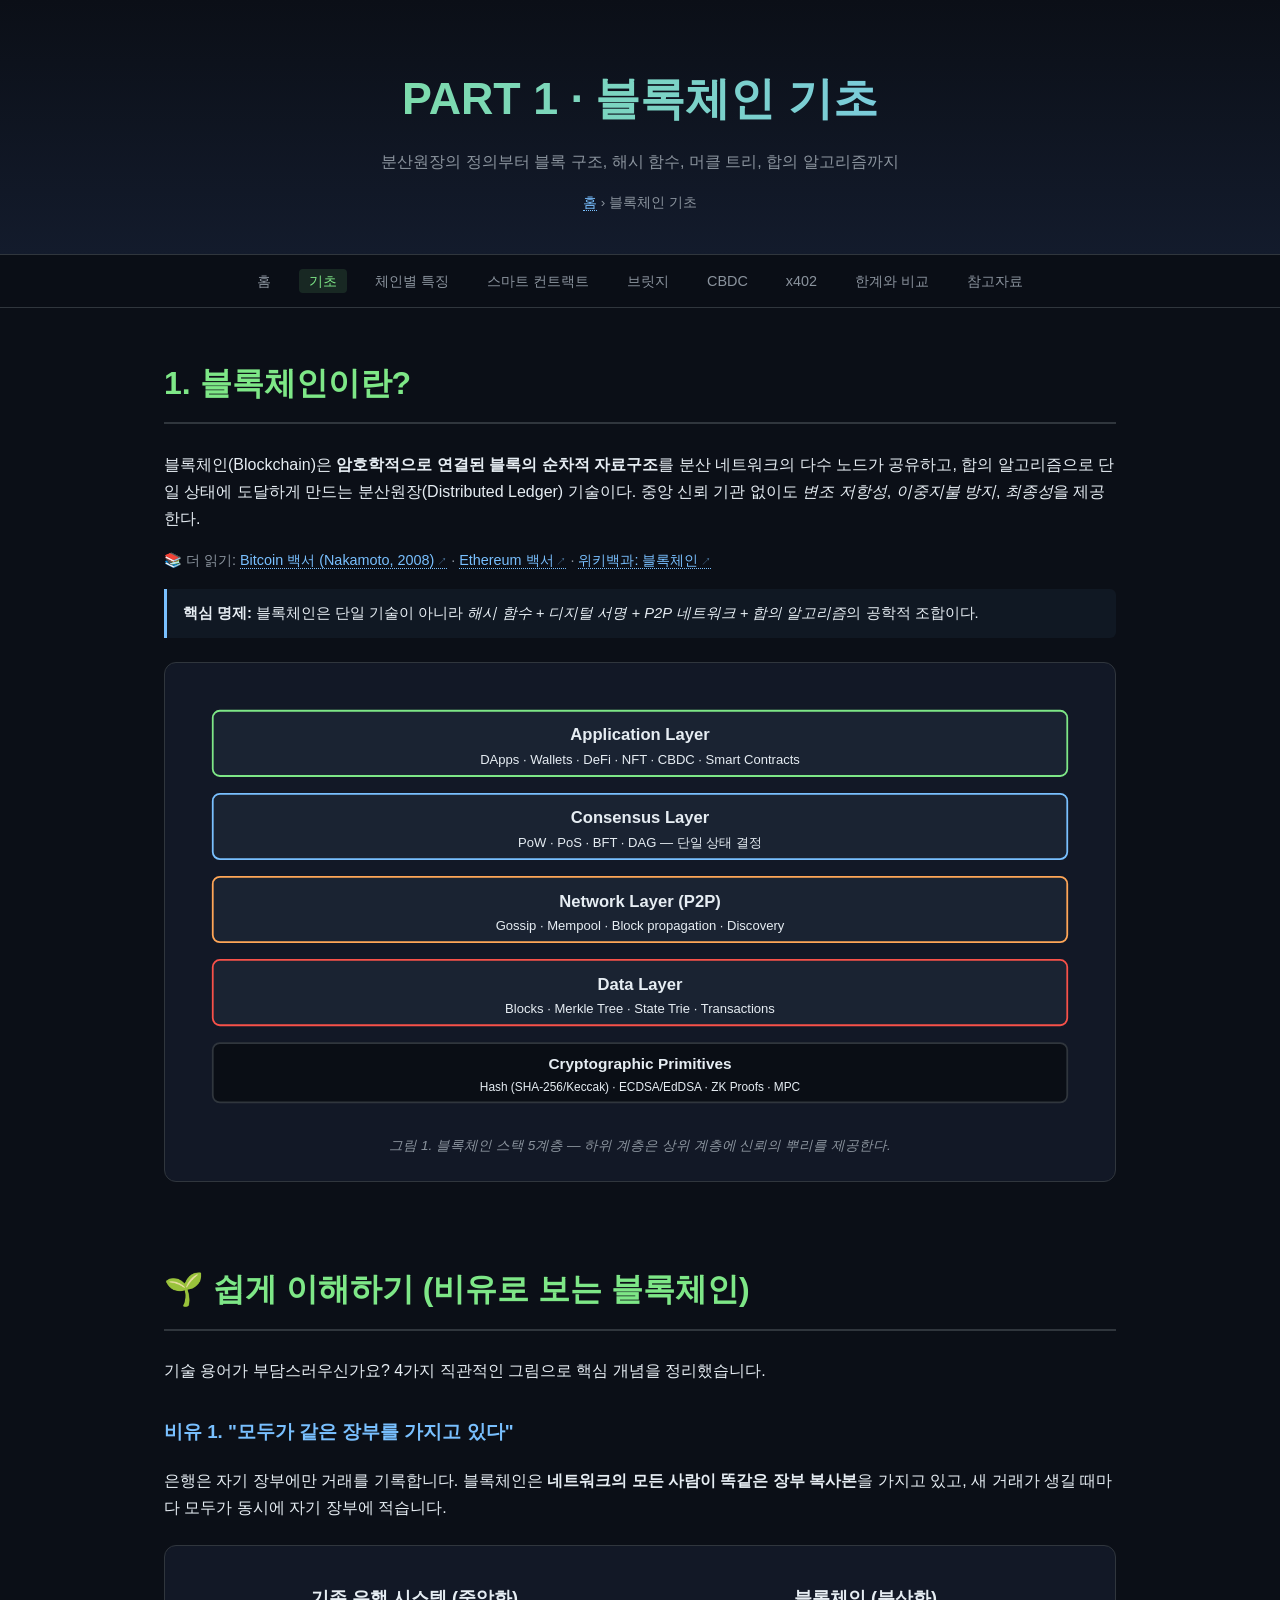
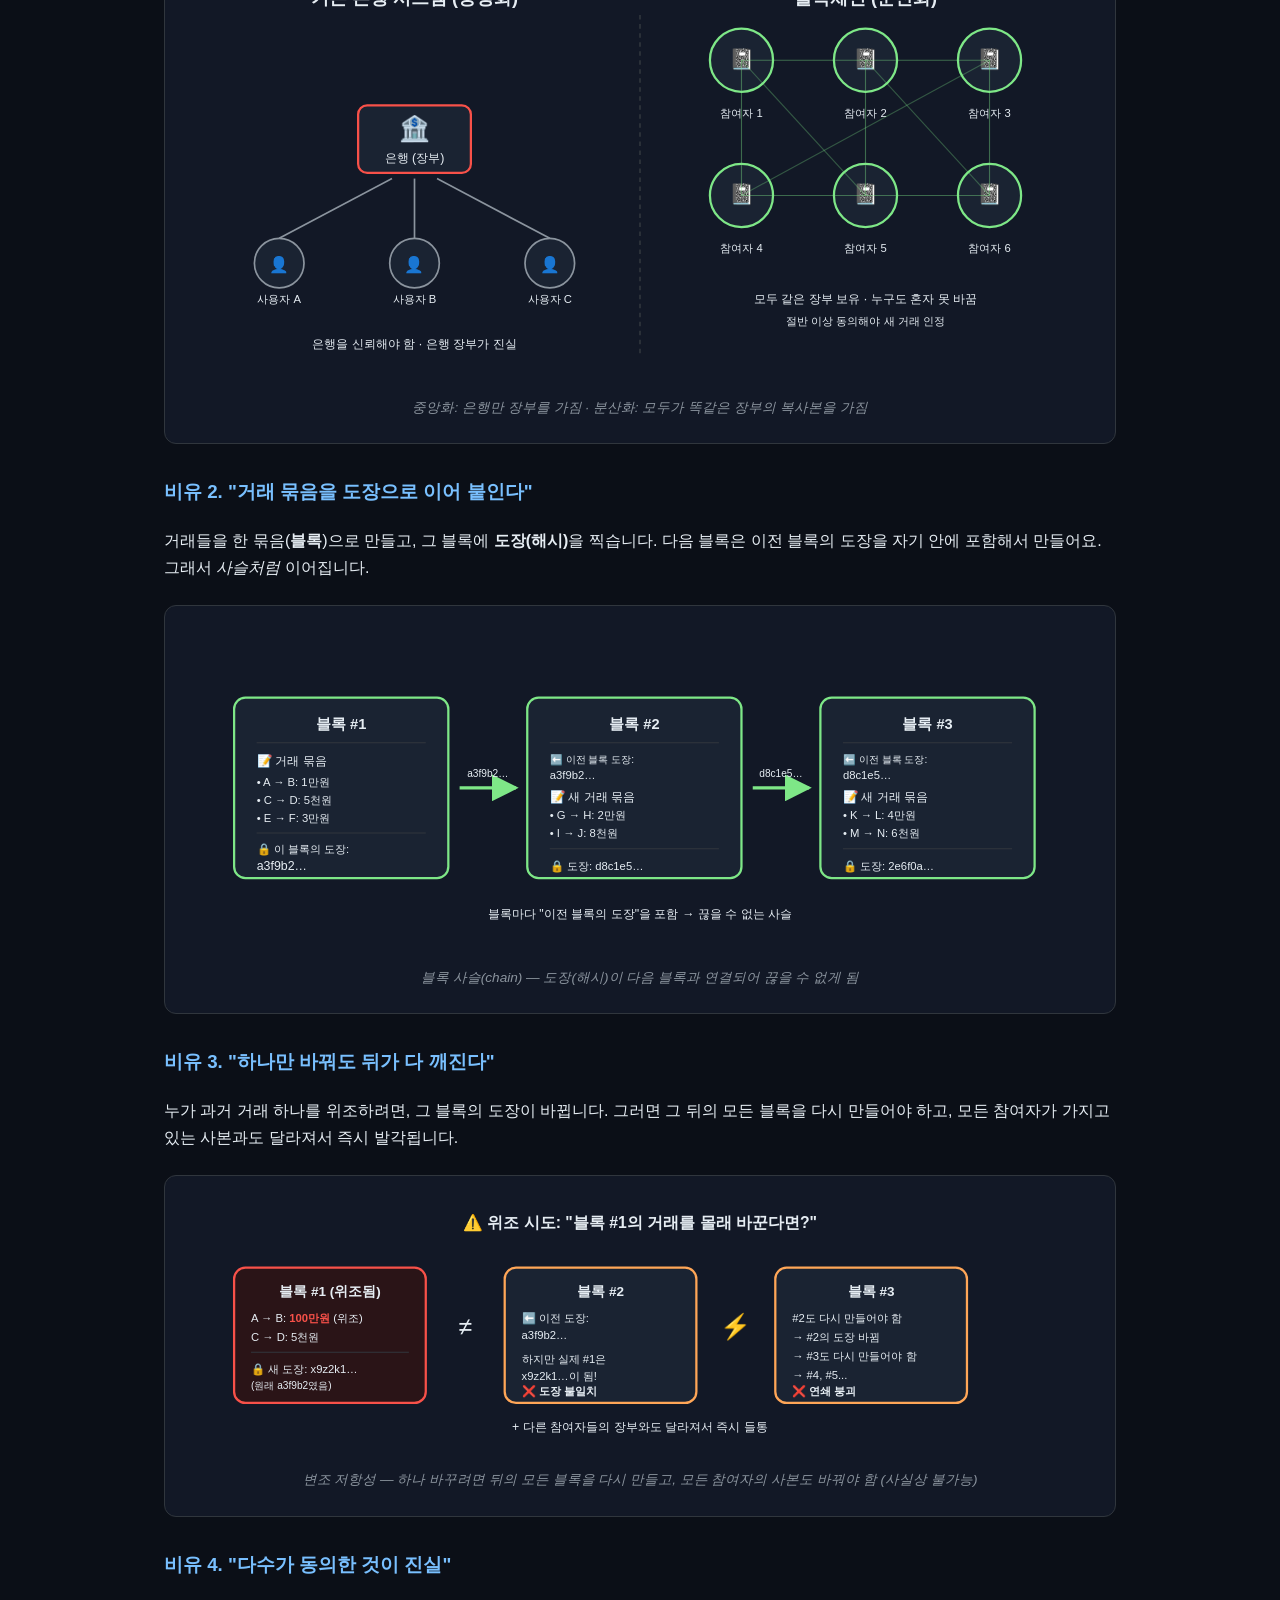
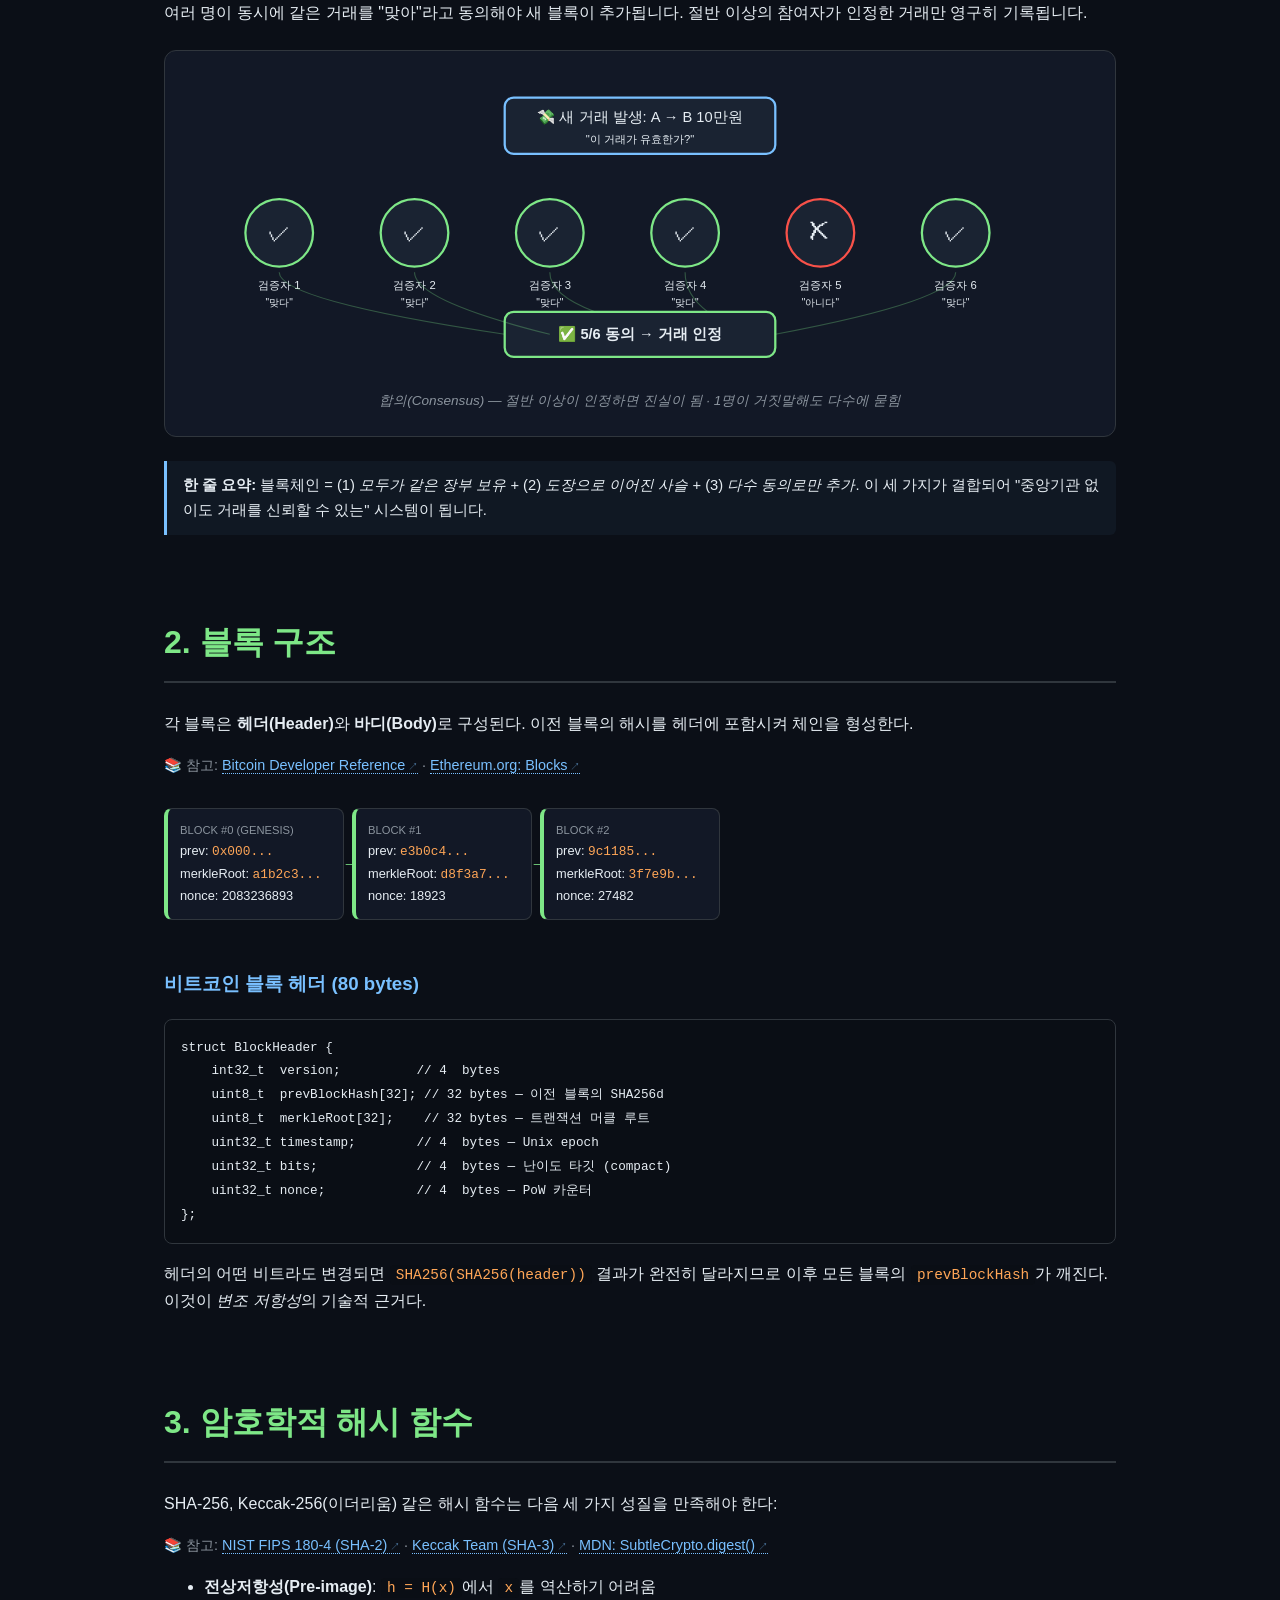
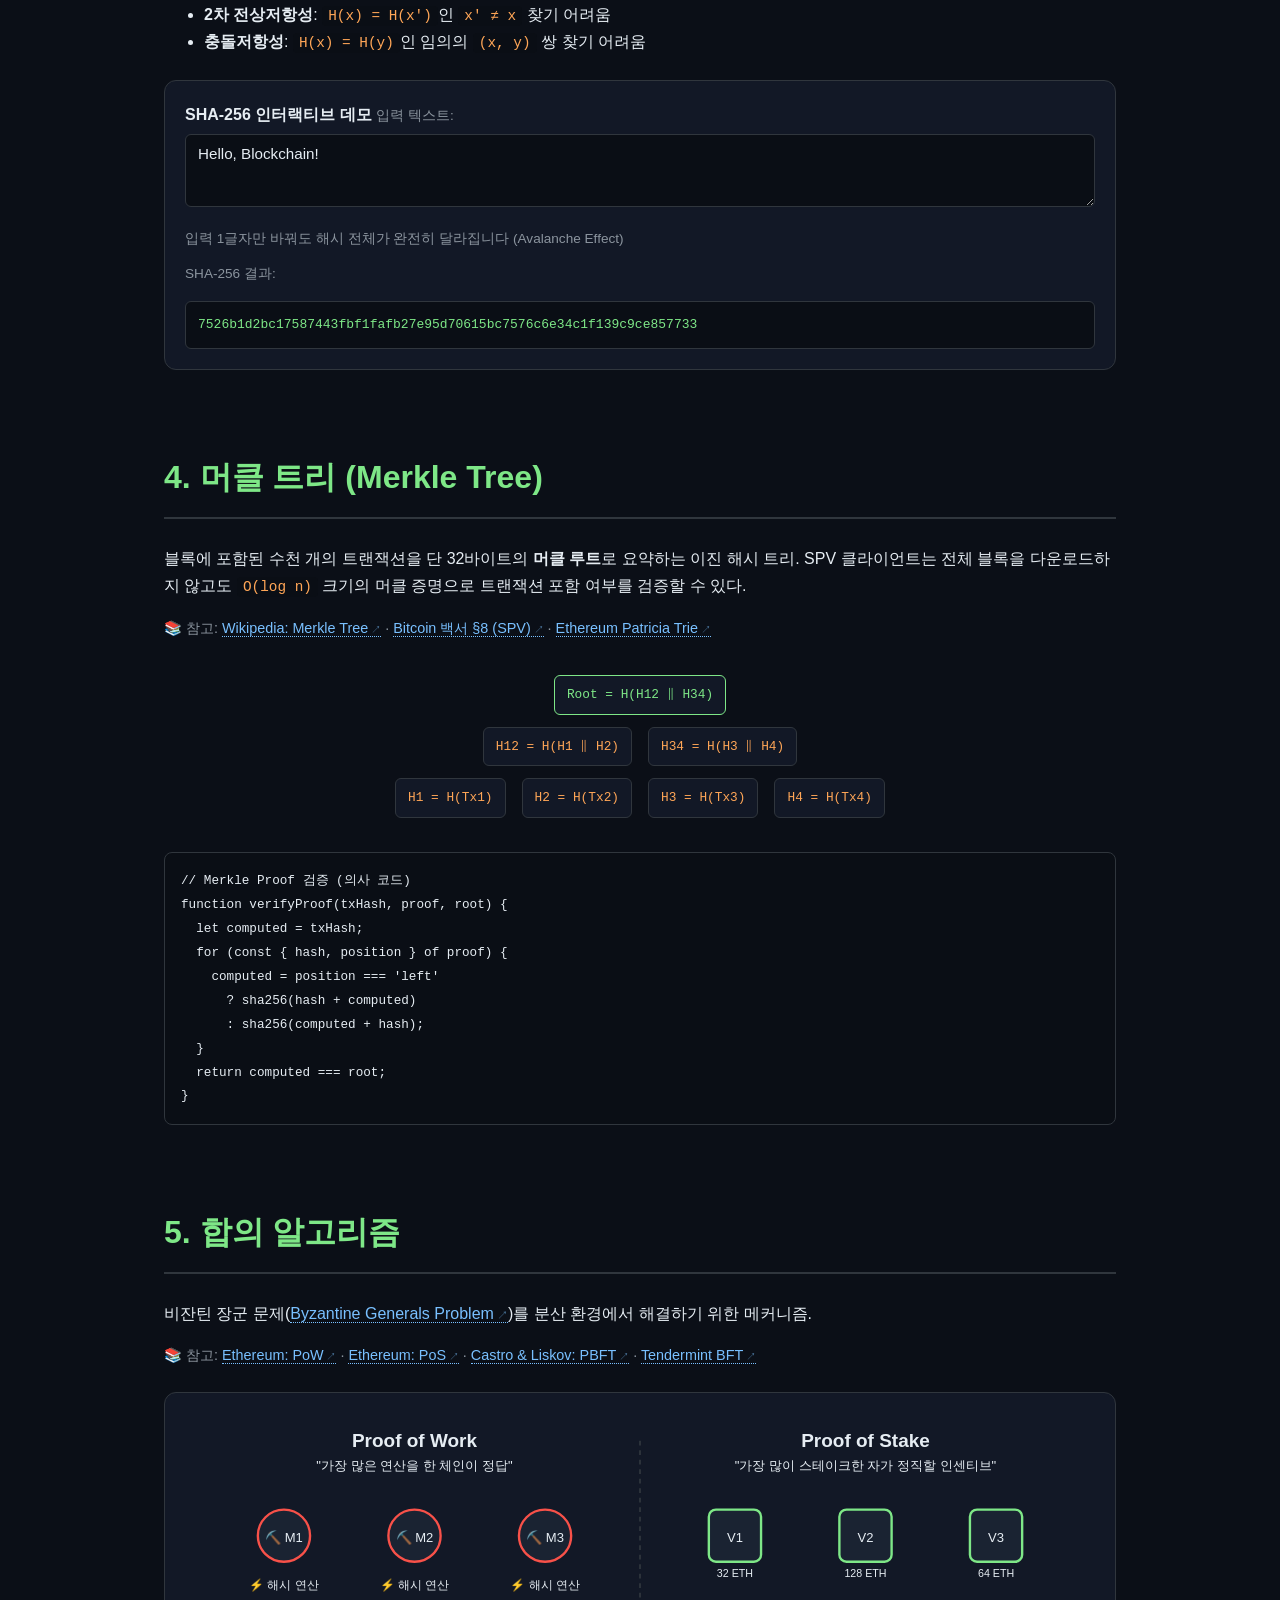
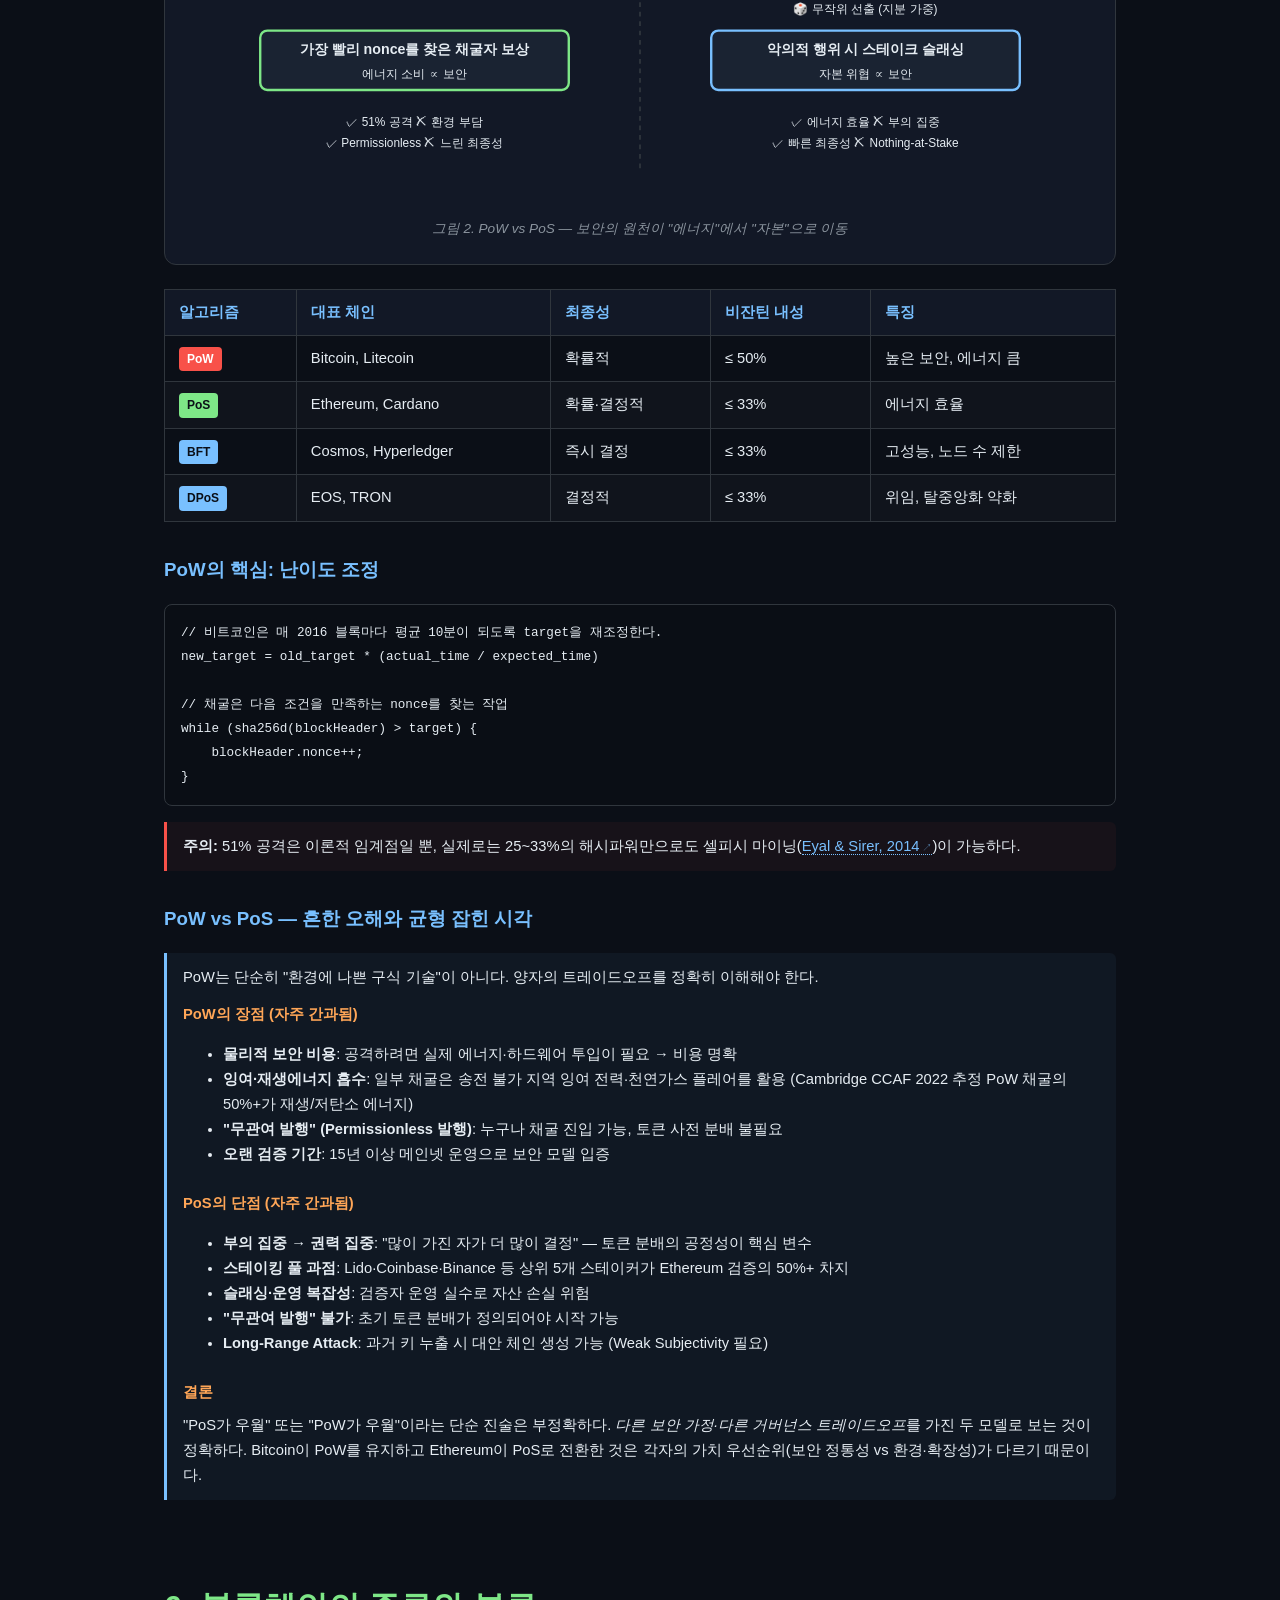
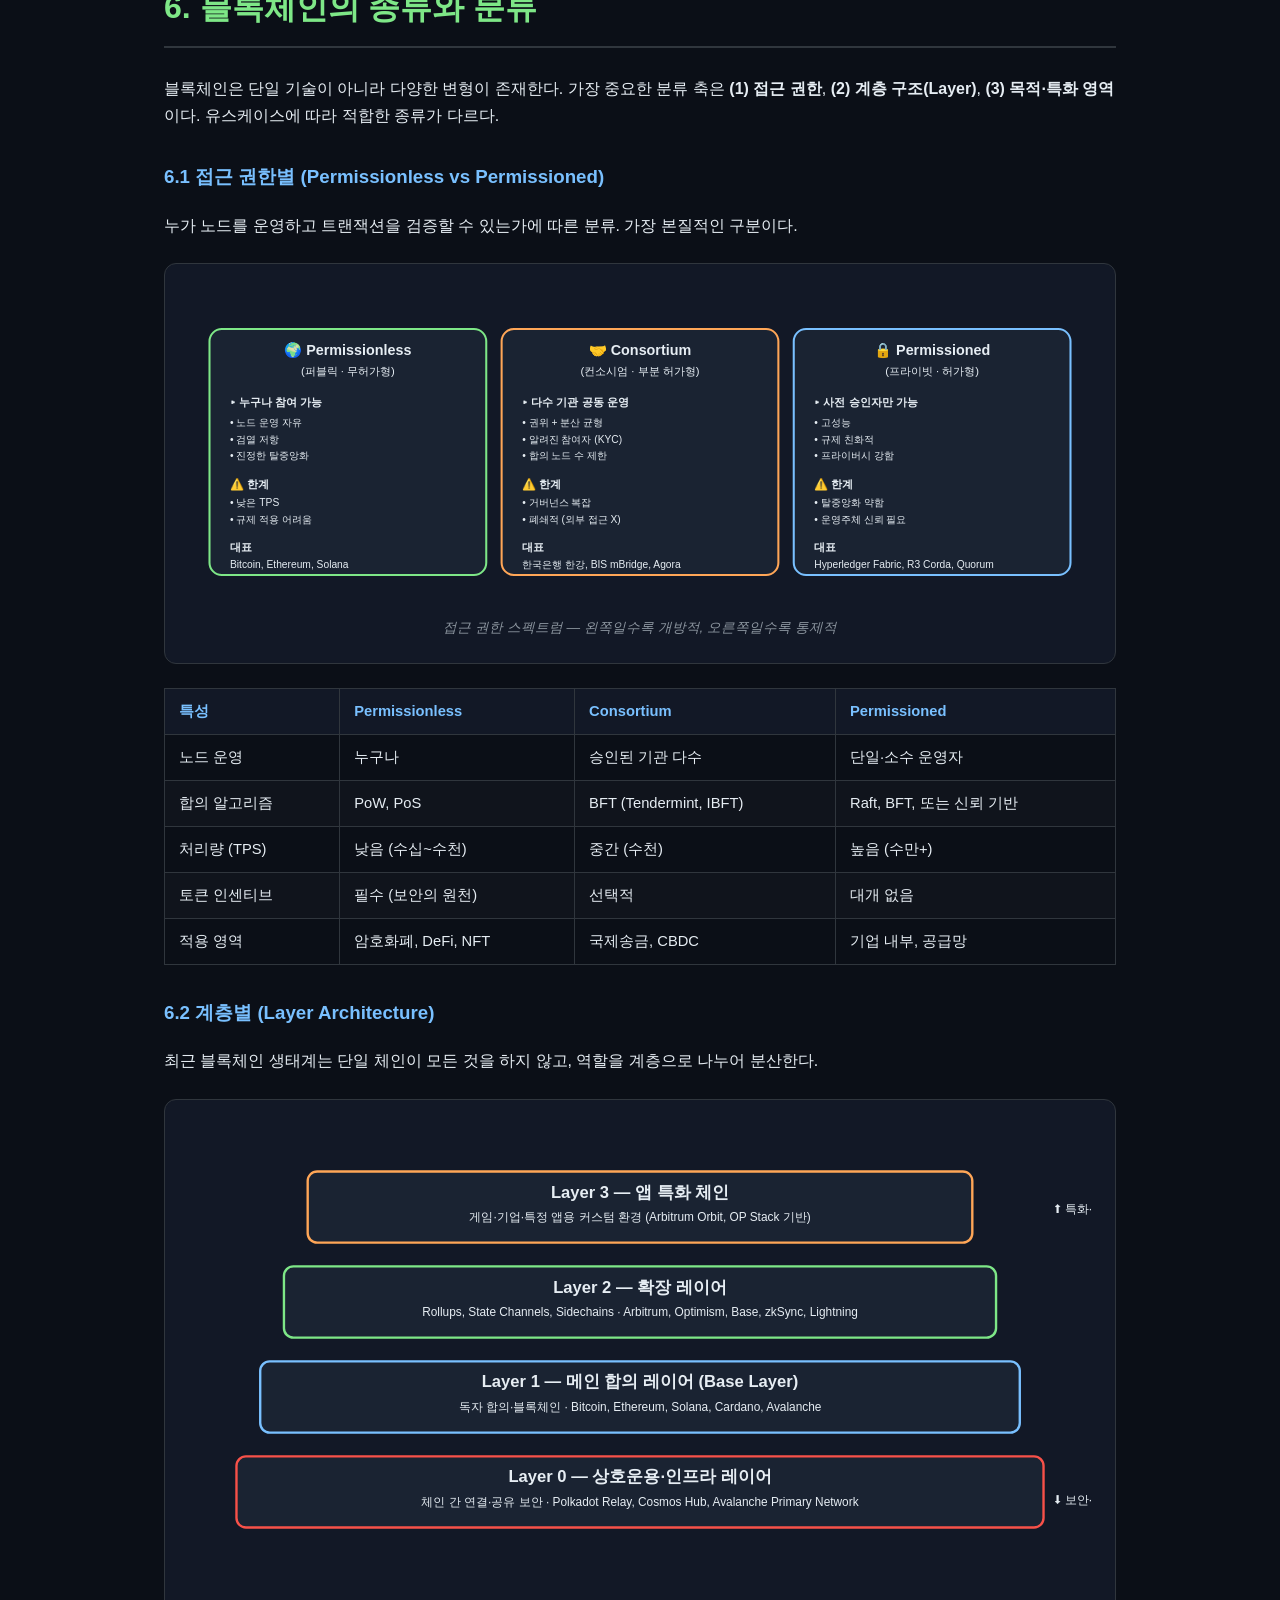
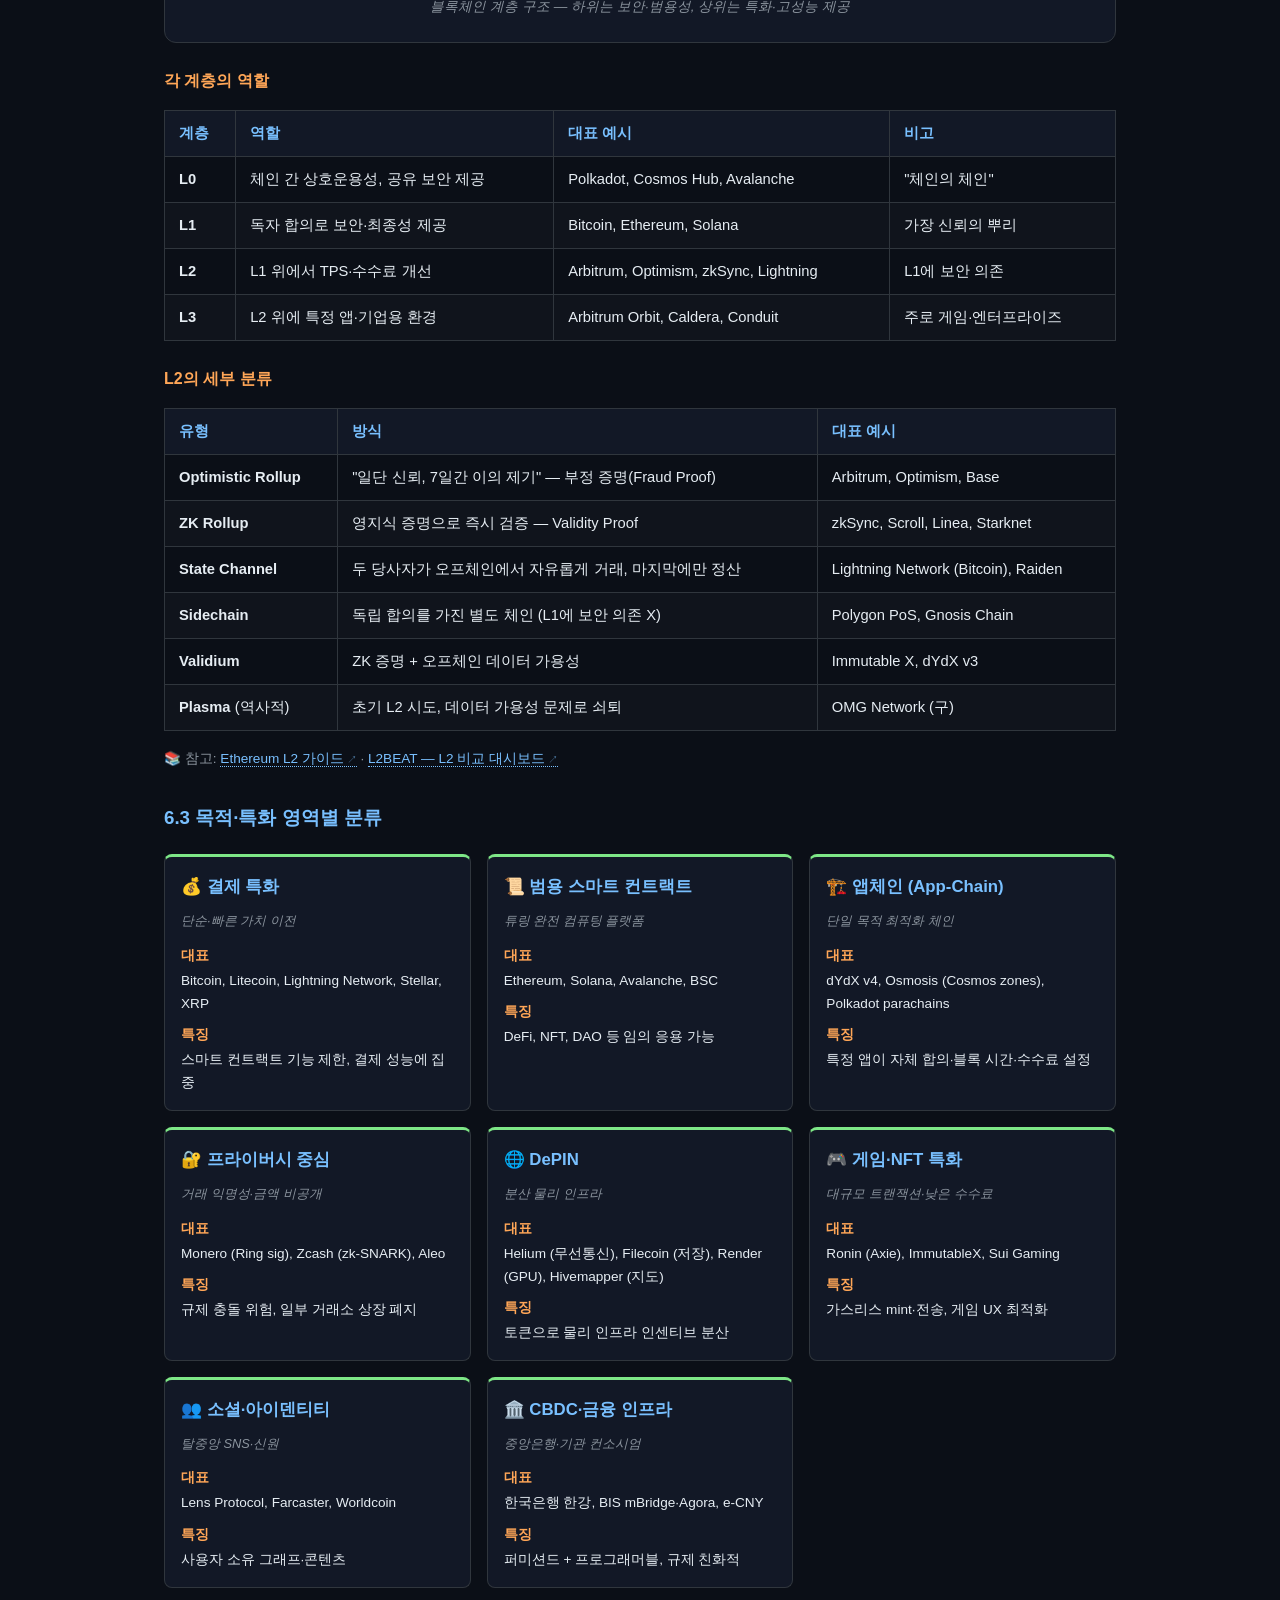
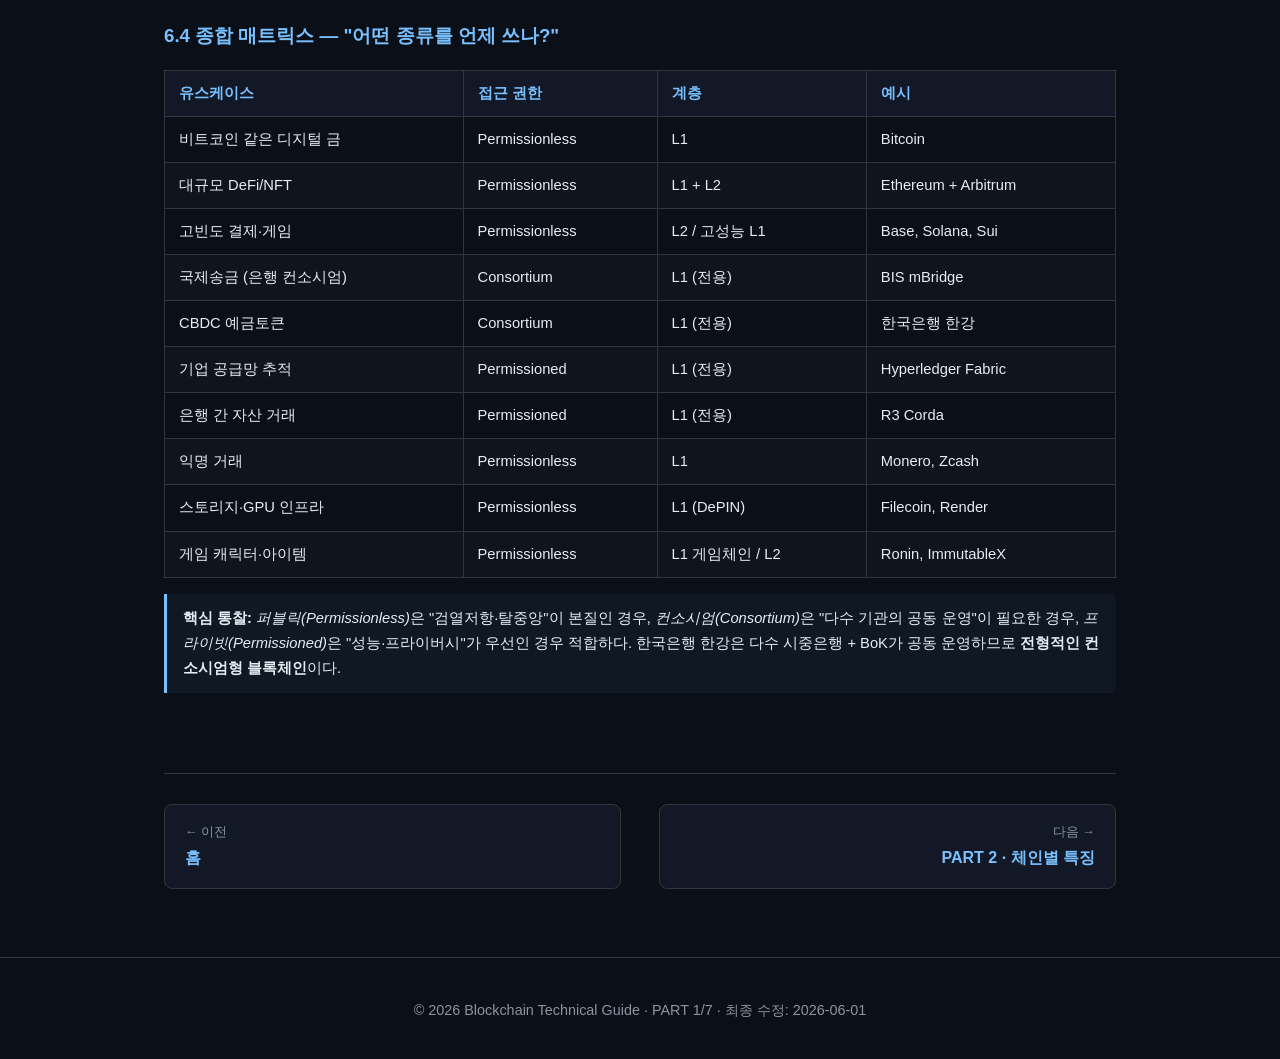
==== commit fe02f4c4: "Objective review: ERC status corrections, censorship reality, stablecoins, DAO, regulation, BoK CBDC" ====
--- a/basics.html
+++ b/basics.html
@@ -517,6 +517,34 @@
     <strong>주의:</strong> 51% 공격은 이론적 임계점일 뿐, 실제로는 25~33%의 해시파워만으로도
     셀피시 마이닝(<a href="https://www.ifca.ai/fc14/papers/fc14_submission_82.pdf">Eyal & Sirer, 2014</a>)이 가능하다.
   </div>
+
+  <h3>PoW vs PoS — 흔한 오해와 균형 잡힌 시각</h3>
+  <div class="note">
+    PoW는 단순히 "환경에 나쁜 구식 기술"이 아니다. 양자의 트레이드오프를 정확히 이해해야 한다.
+
+    <h4 style="margin-top:12px;">PoW의 장점 (자주 간과됨)</h4>
+    <ul>
+      <li><strong>물리적 보안 비용</strong>: 공격하려면 실제 에너지·하드웨어 투입이 필요 → 비용 명확</li>
+      <li><strong>잉여·재생에너지 흡수</strong>: 일부 채굴은 송전 불가 지역 잉여 전력·천연가스 플레어를 활용
+          (Cambridge CCAF 2022 추정 PoW 채굴의 50%+가 재생/저탄소 에너지)</li>
+      <li><strong>"무관여 발행" (Permissionless 발행)</strong>: 누구나 채굴 진입 가능, 토큰 사전 분배 불필요</li>
+      <li><strong>오랜 검증 기간</strong>: 15년 이상 메인넷 운영으로 보안 모델 입증</li>
+    </ul>
+
+    <h4>PoS의 단점 (자주 간과됨)</h4>
+    <ul>
+      <li><strong>부의 집중 → 권력 집중</strong>: "많이 가진 자가 더 많이 결정" — 토큰 분배의 공정성이 핵심 변수</li>
+      <li><strong>스테이킹 풀 과점</strong>: Lido·Coinbase·Binance 등 상위 5개 스테이커가 Ethereum 검증의 50%+ 차지</li>
+      <li><strong>슬래싱·운영 복잡성</strong>: 검증자 운영 실수로 자산 손실 위험</li>
+      <li><strong>"무관여 발행" 불가</strong>: 초기 토큰 분배가 정의되어야 시작 가능</li>
+      <li><strong>Long-Range Attack</strong>: 과거 키 누출 시 대안 체인 생성 가능 (Weak Subjectivity 필요)</li>
+    </ul>
+
+    <h4>결론</h4>
+    "PoS가 우월" 또는 "PoW가 우월"이라는 단순 진술은 부정확하다.
+    <em>다른 보안 가정·다른 거버넌스 트레이드오프</em>를 가진 두 모델로 보는 것이 정확하다.
+    Bitcoin이 PoW를 유지하고 Ethereum이 PoS로 전환한 것은 각자의 가치 우선순위(보안 정통성 vs 환경·확장성)가 다르기 때문이다.
+  </div>
 </section>
 
 <section id="types">
@@ -820,7 +848,7 @@
 
 </main>
 
-<footer>© 2026 Blockchain Technical Guide · PART 1/6</footer>
+<footer>© 2026 Blockchain Technical Guide · PART 1/7 · 최종 수정: 2026-06-01</footer>
 
 <script>
   const input = document.getElementById('hashInput');
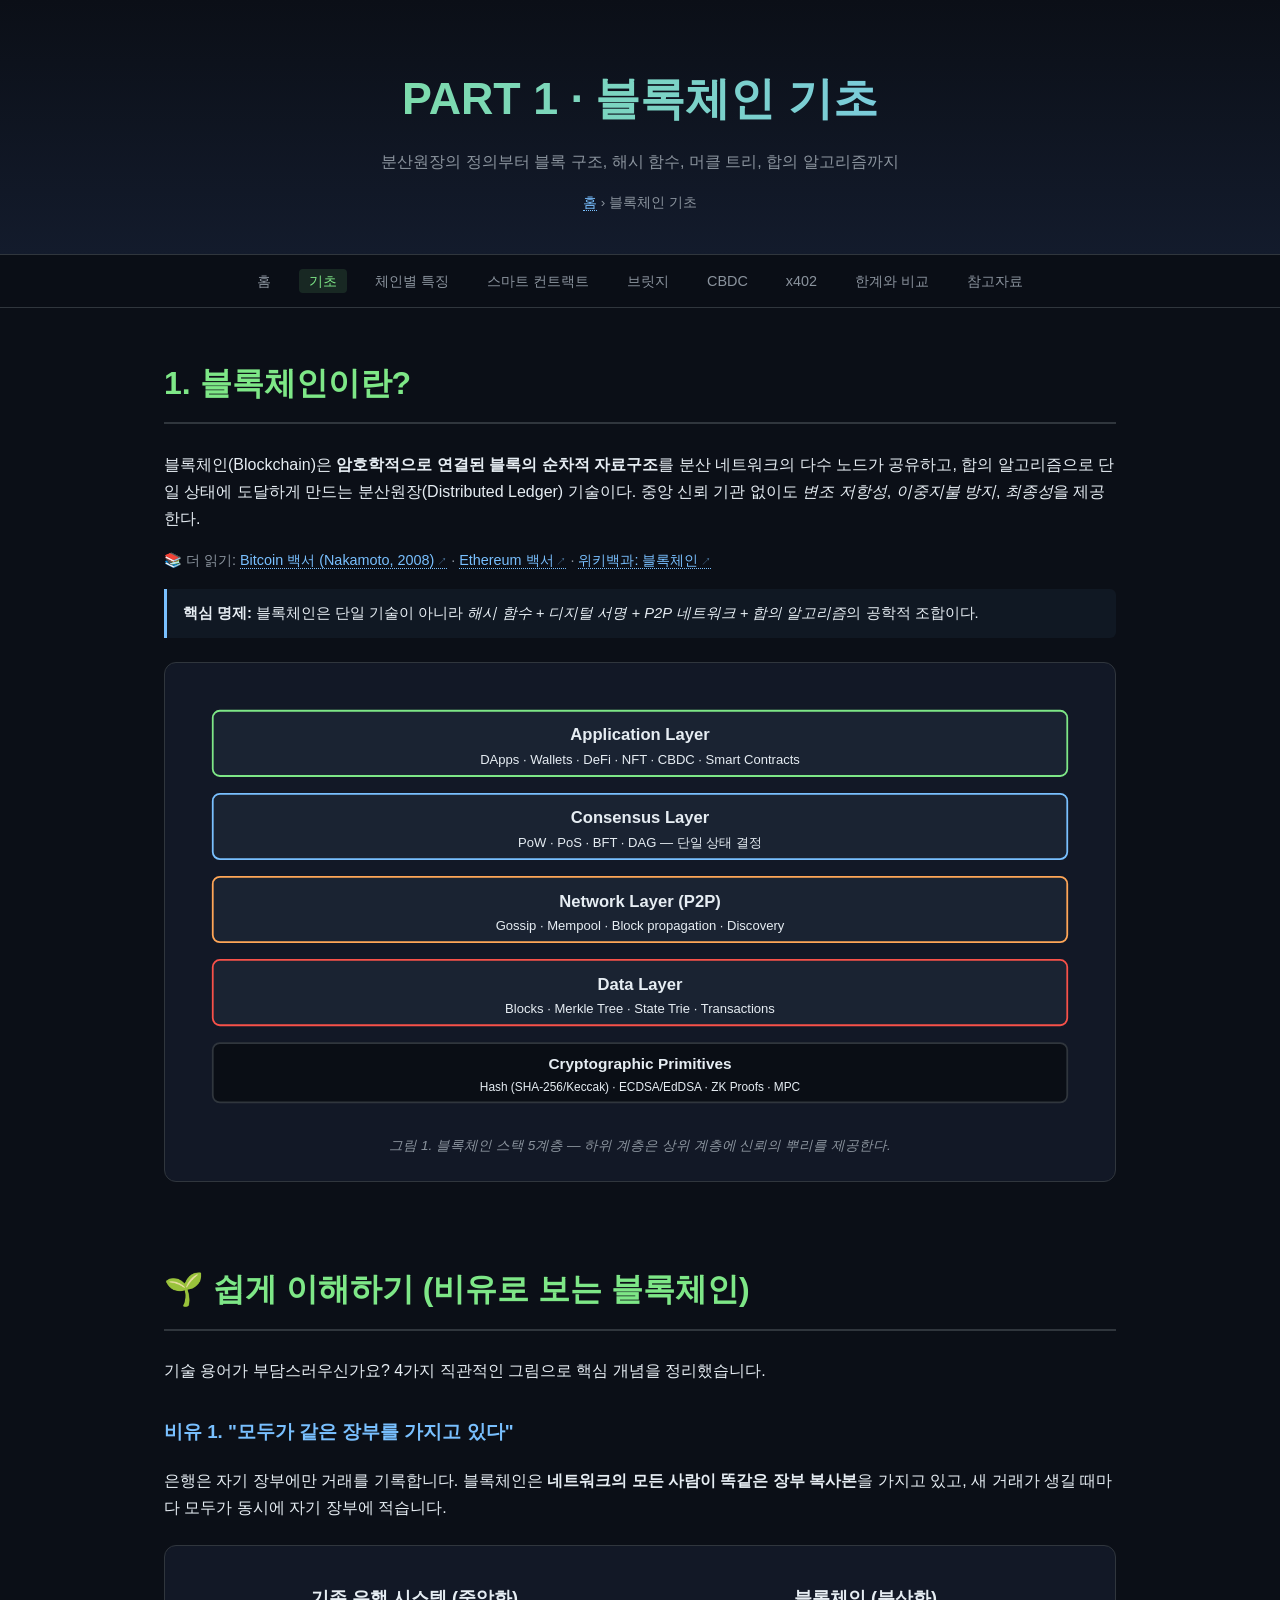
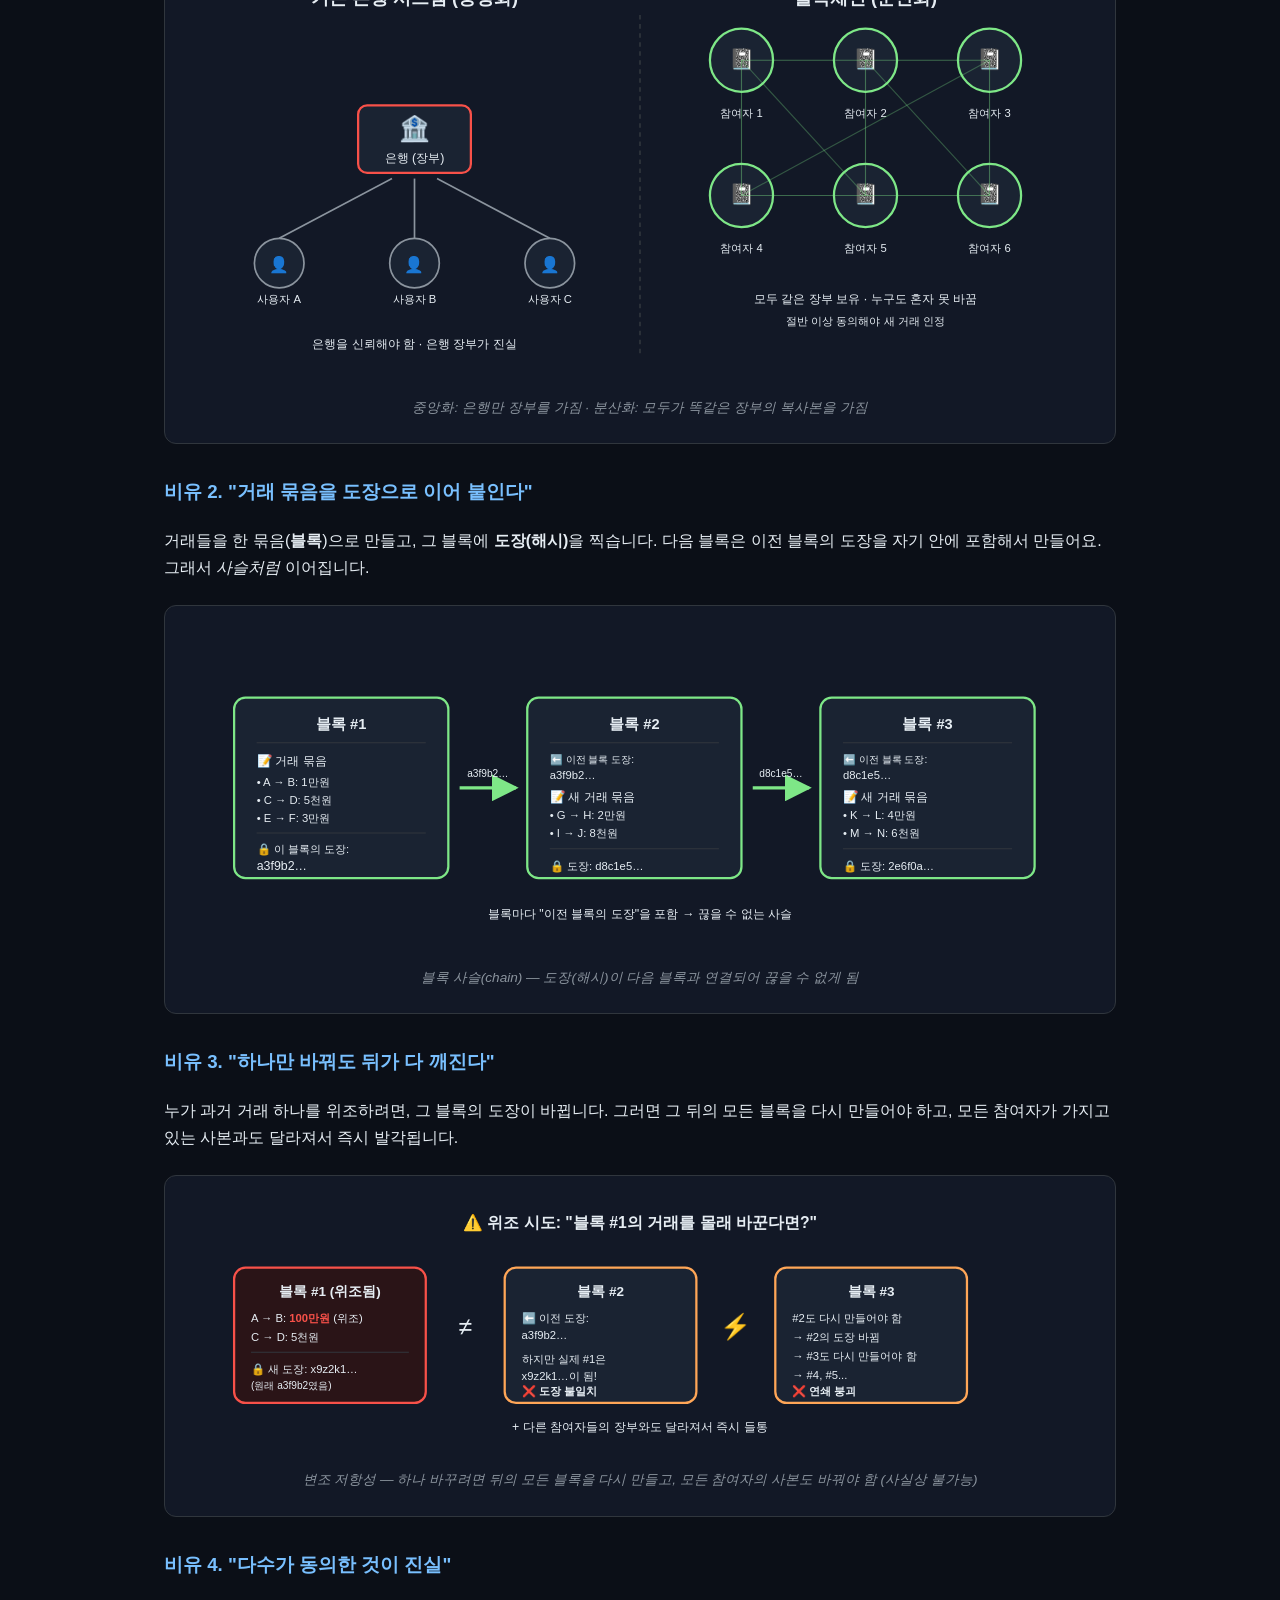
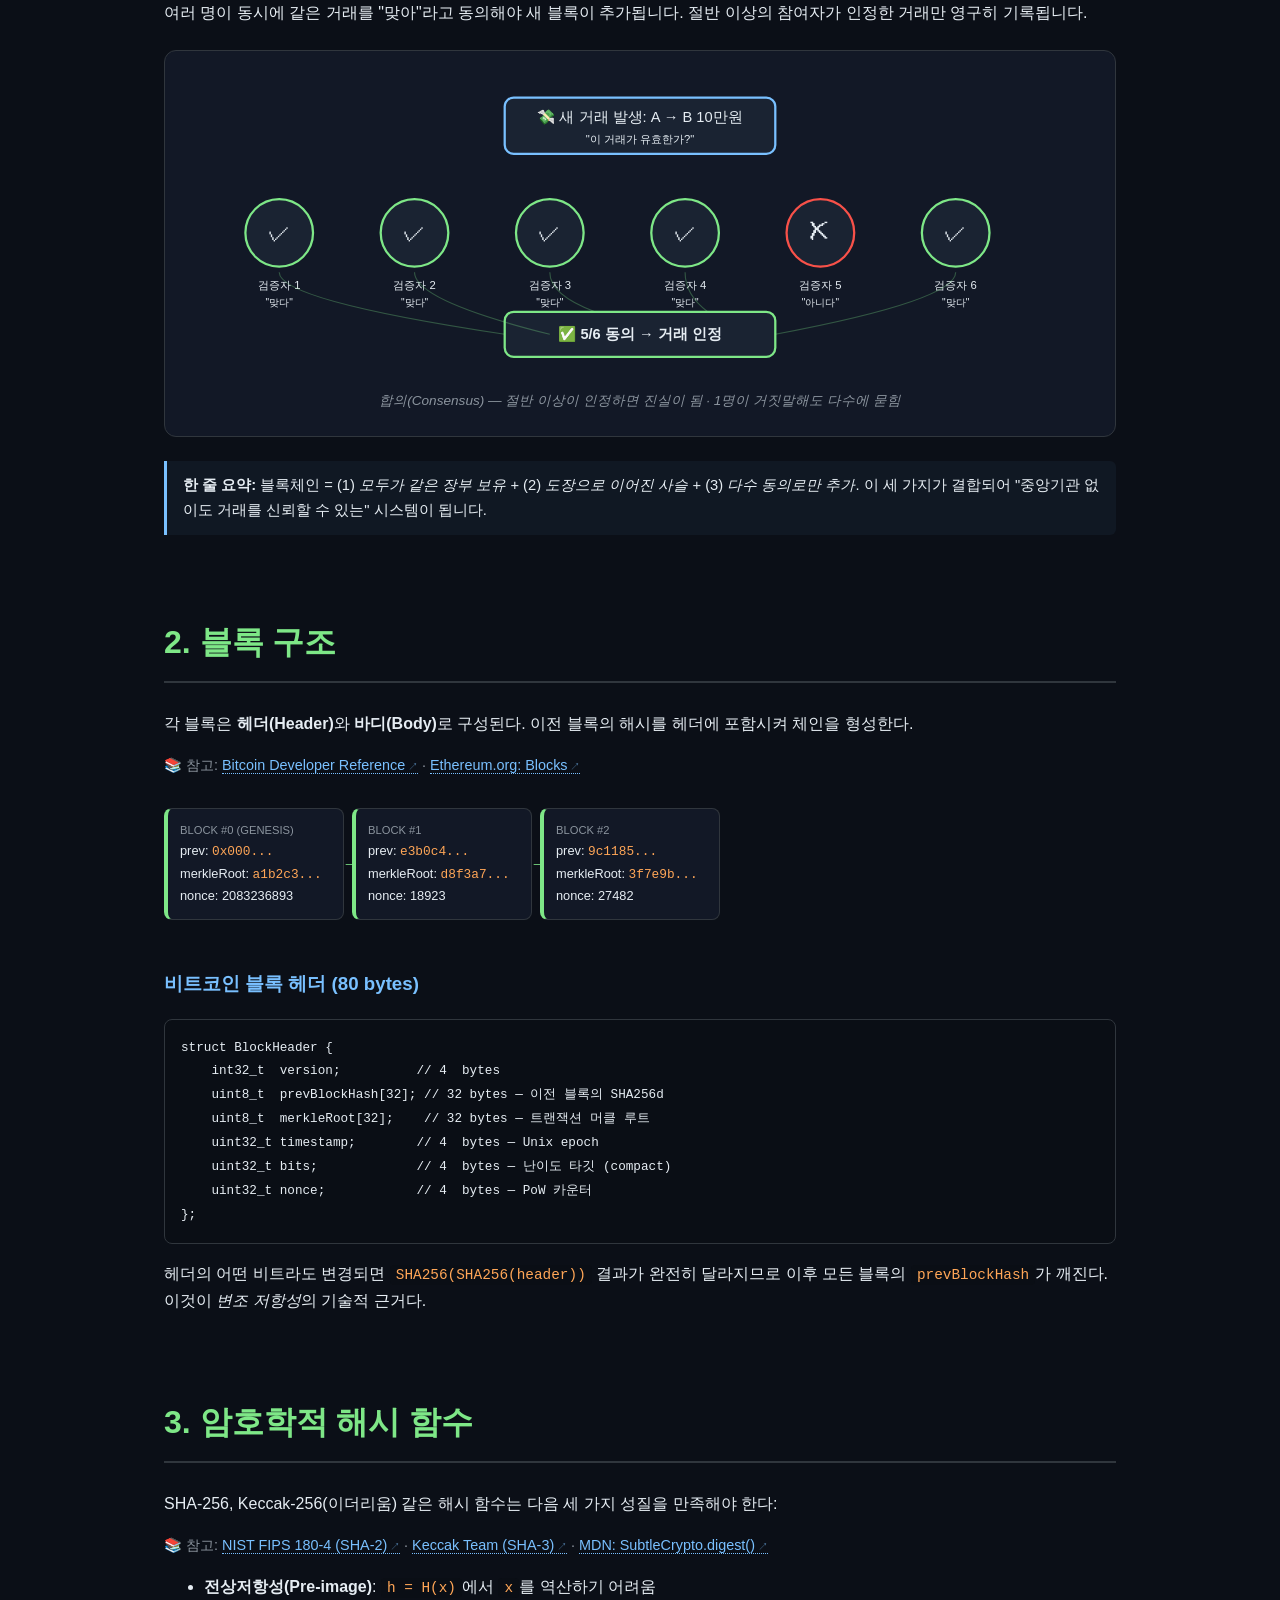
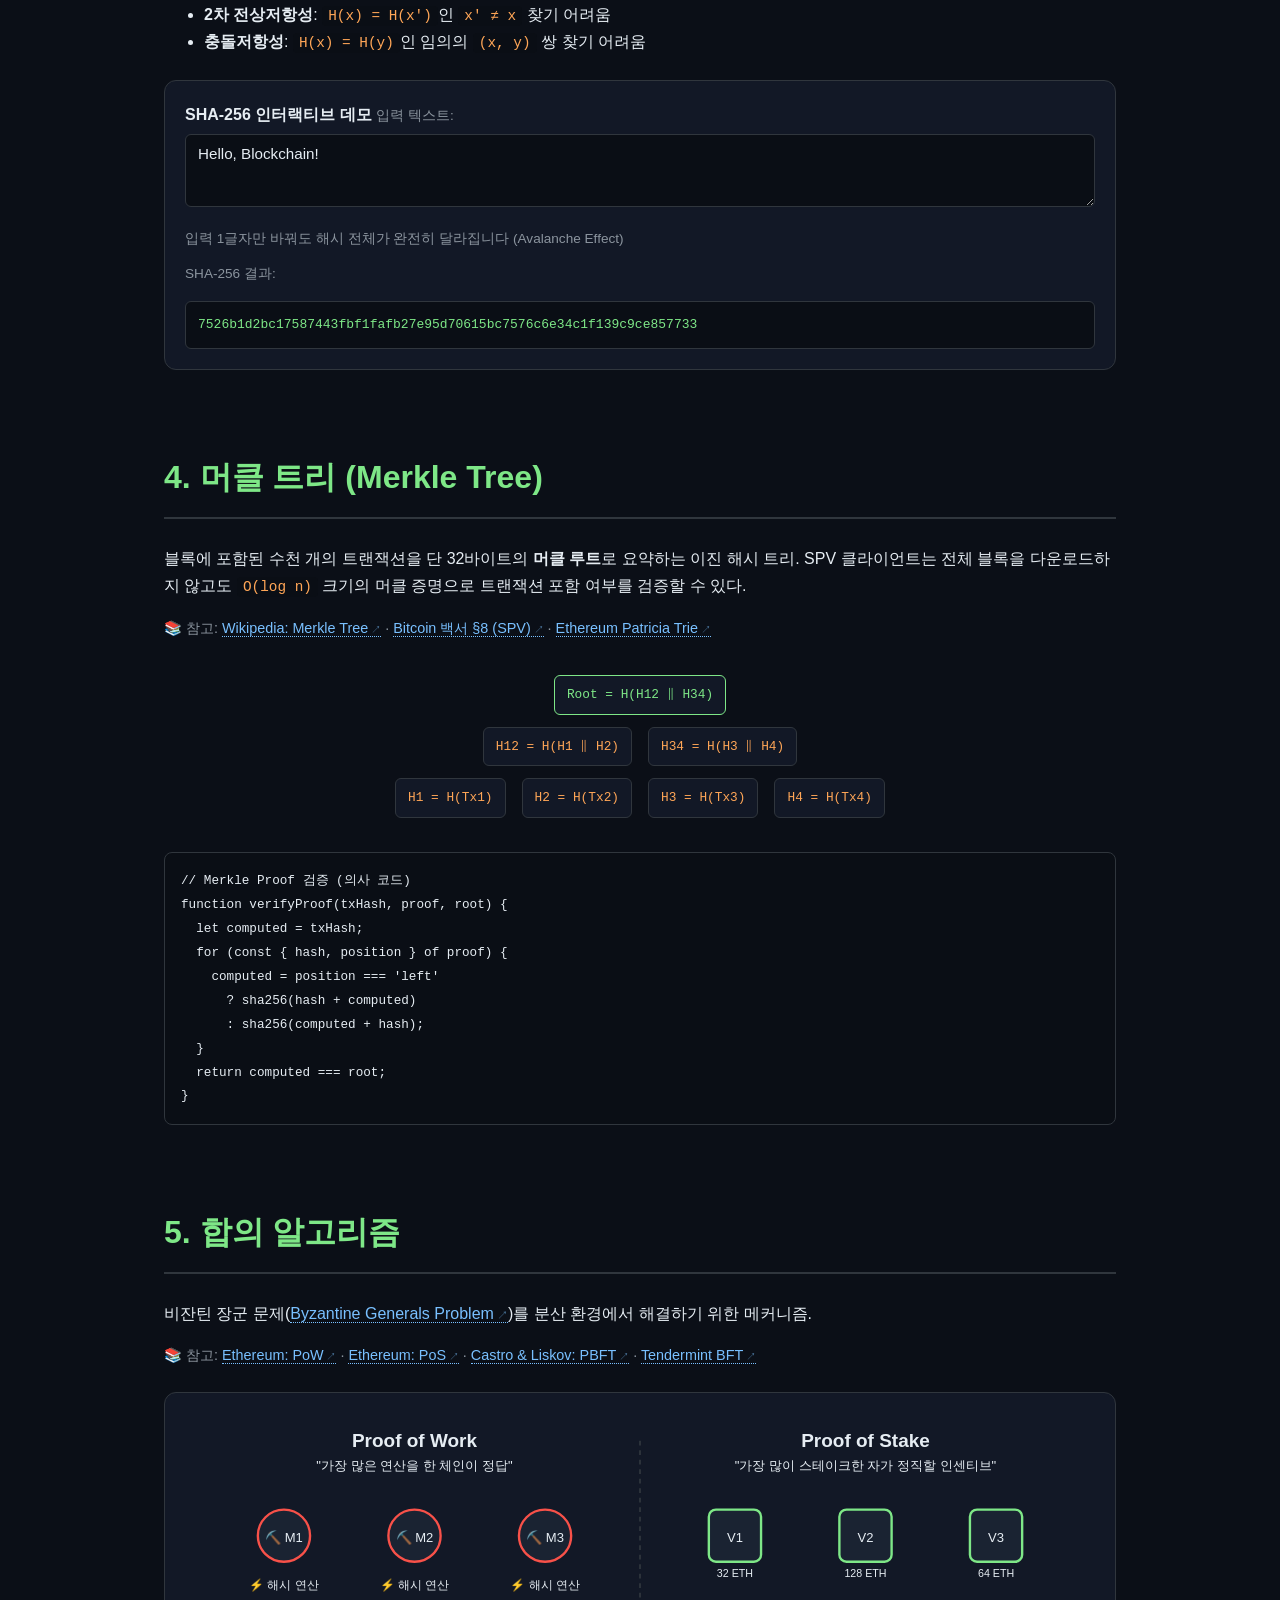
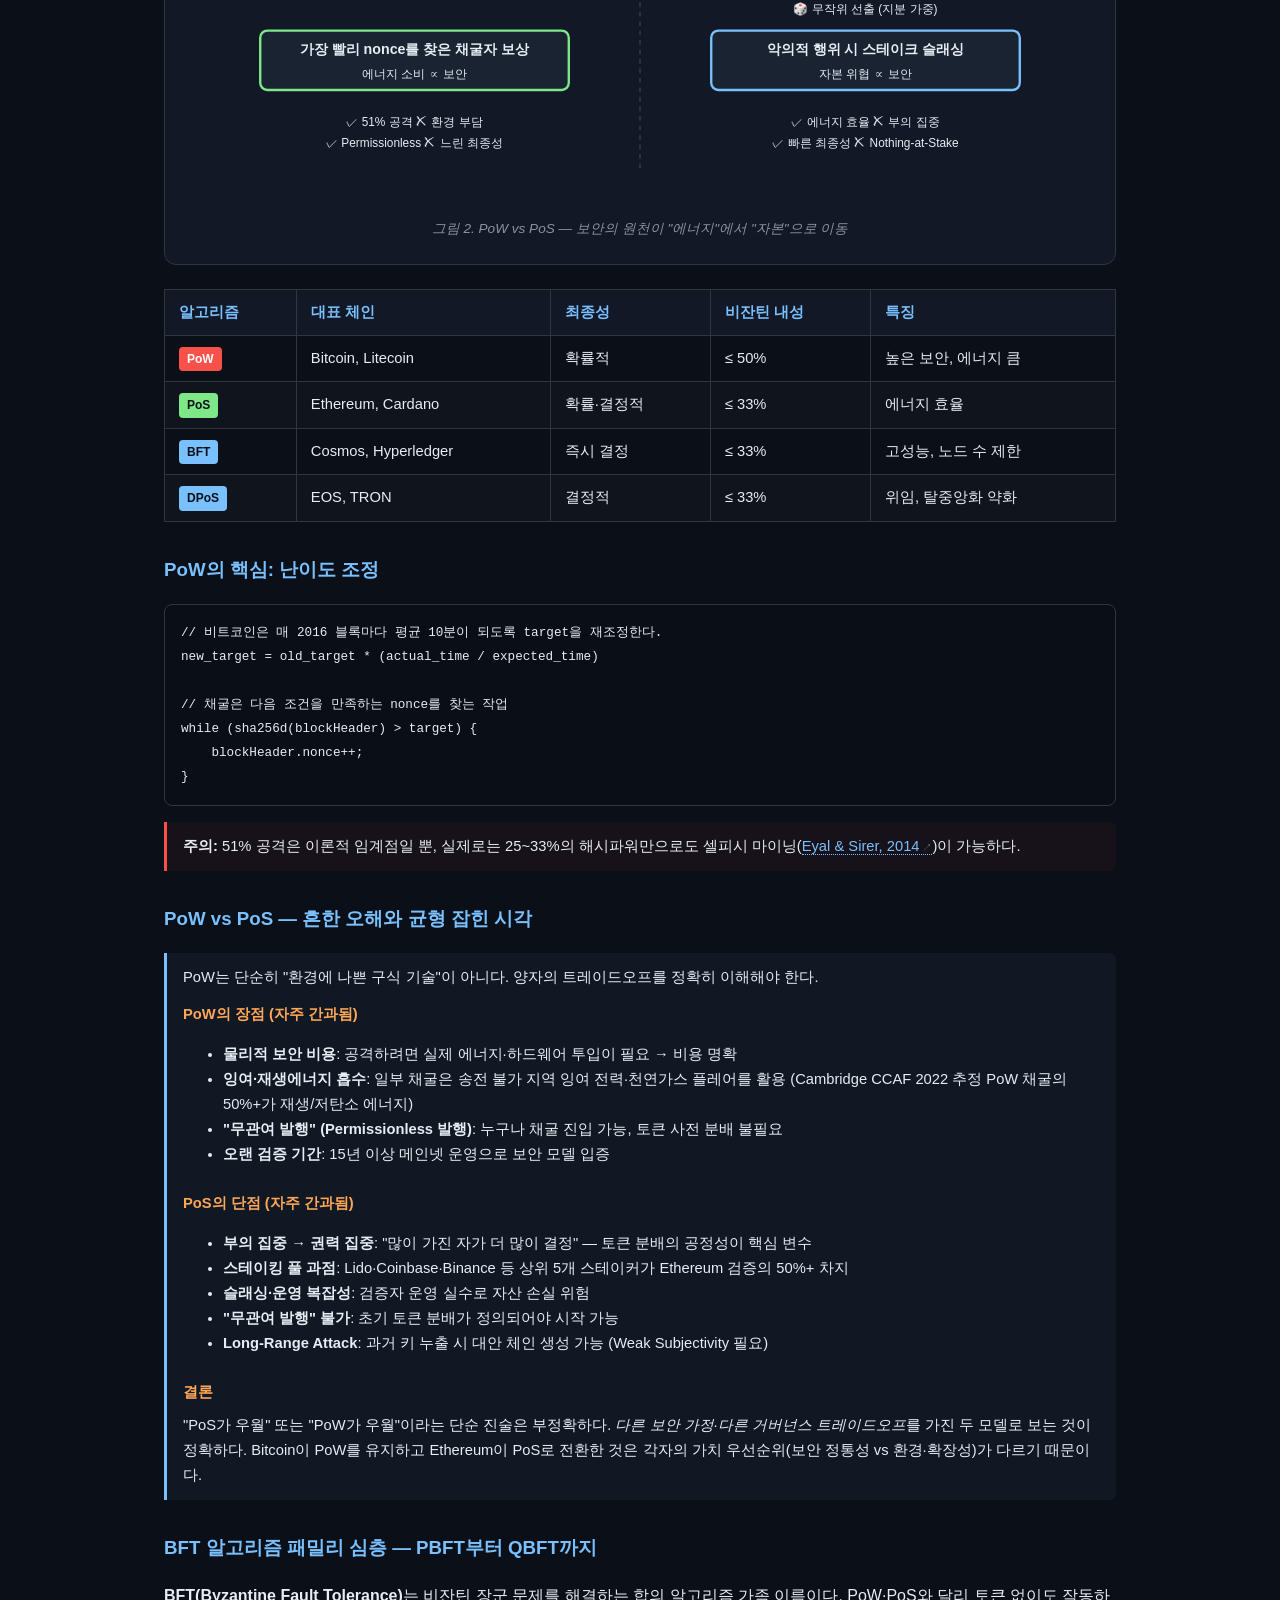
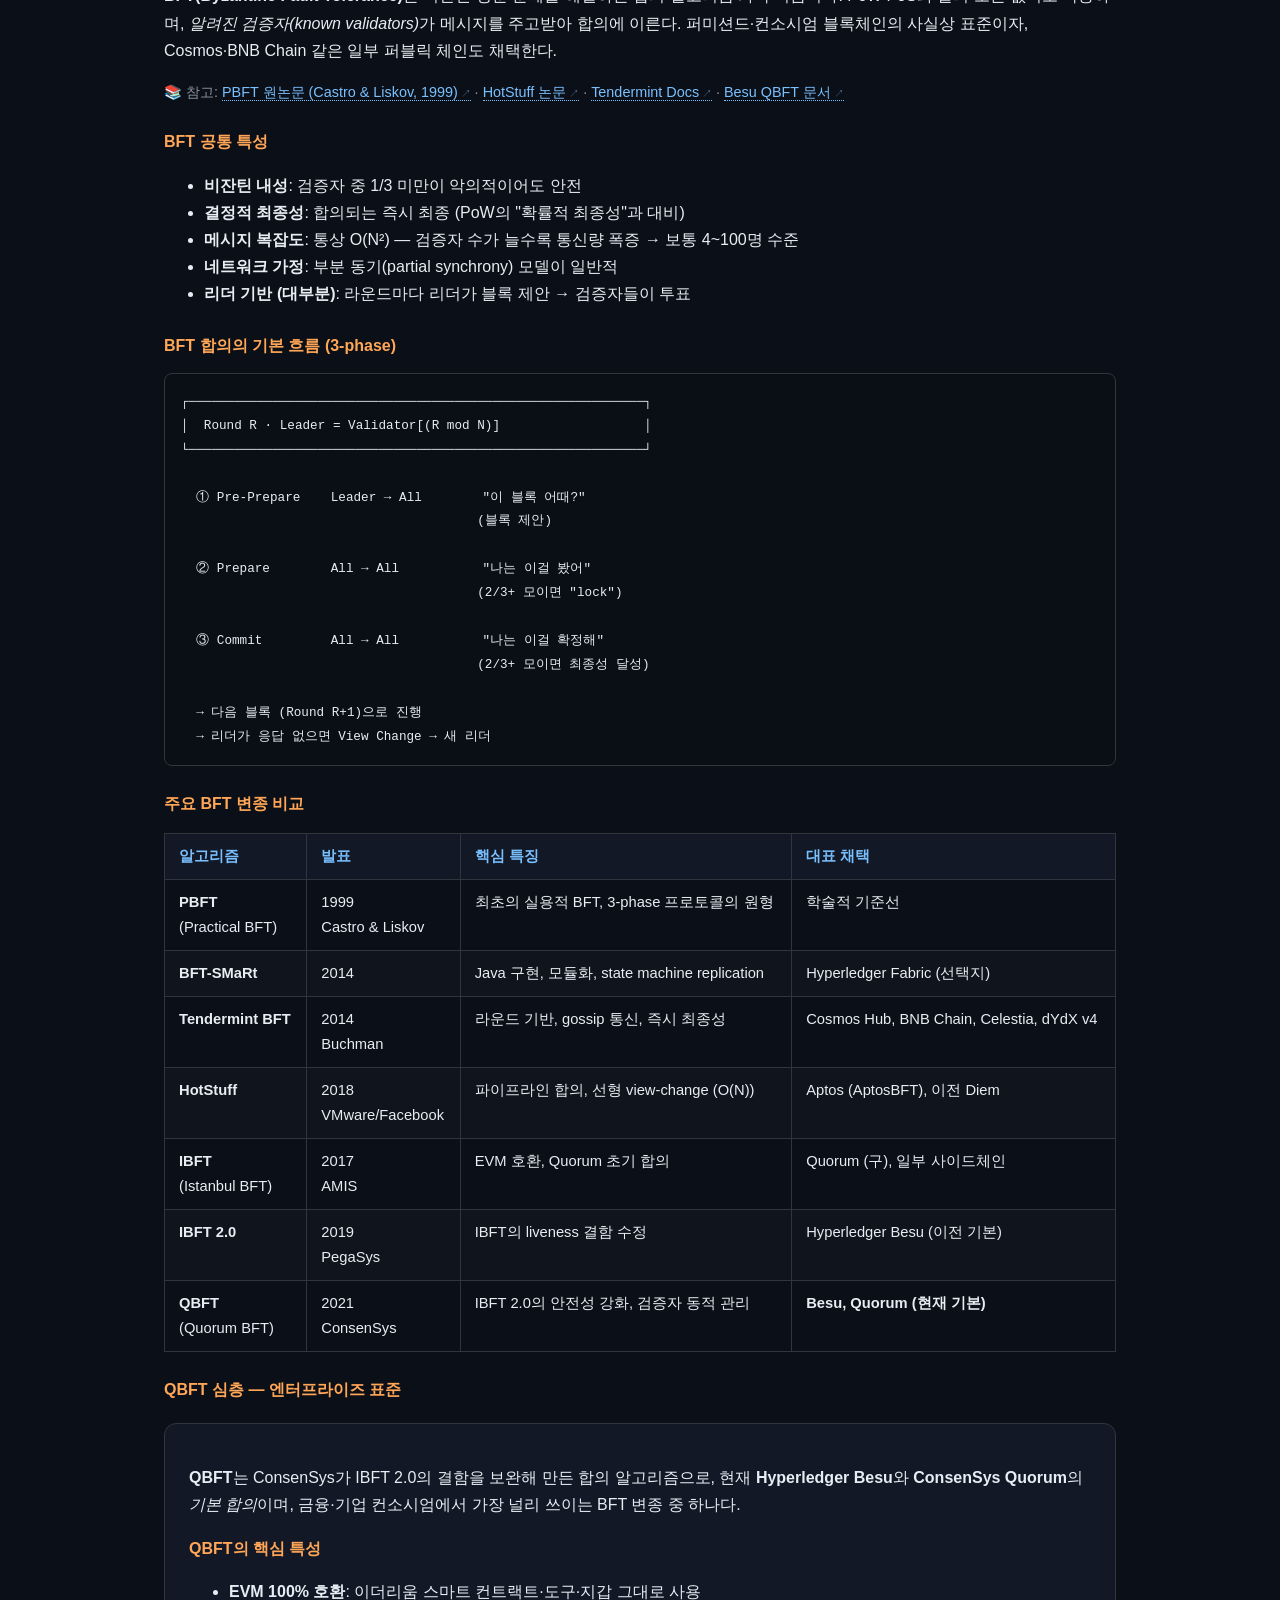
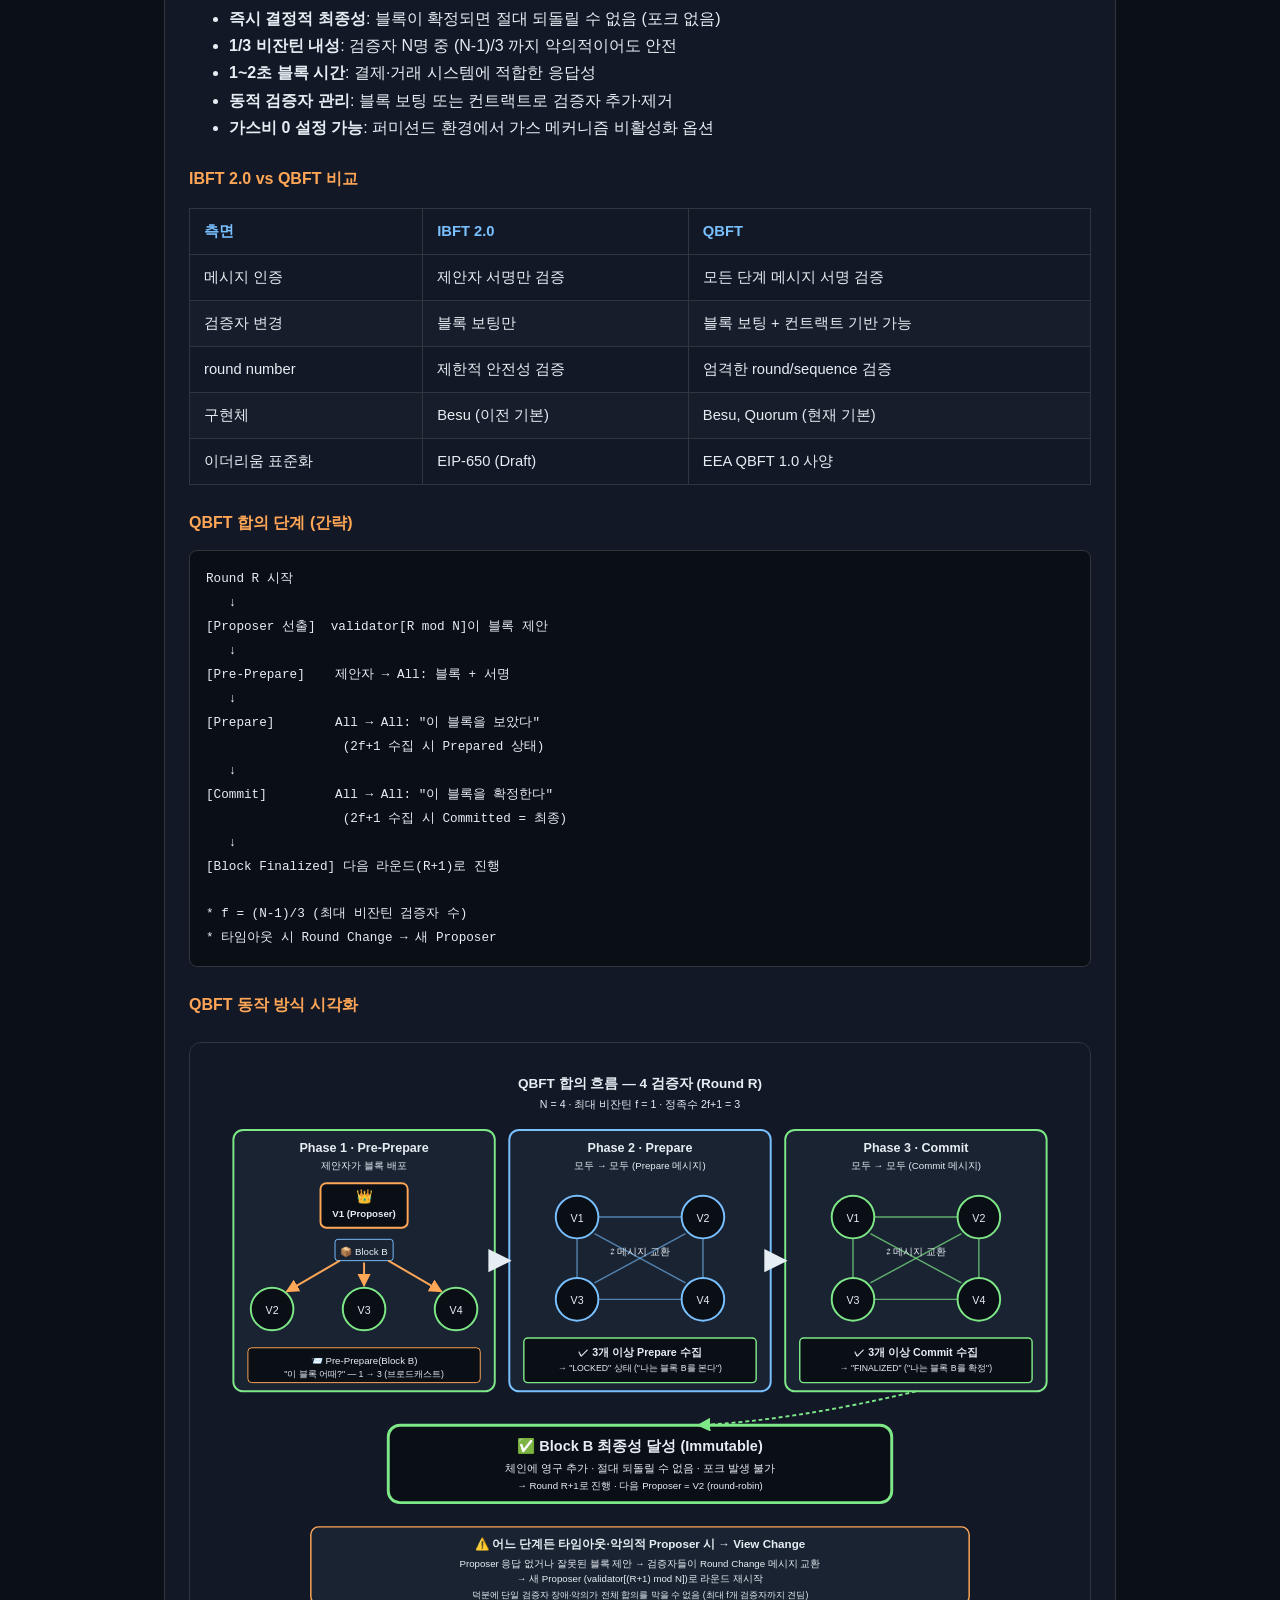
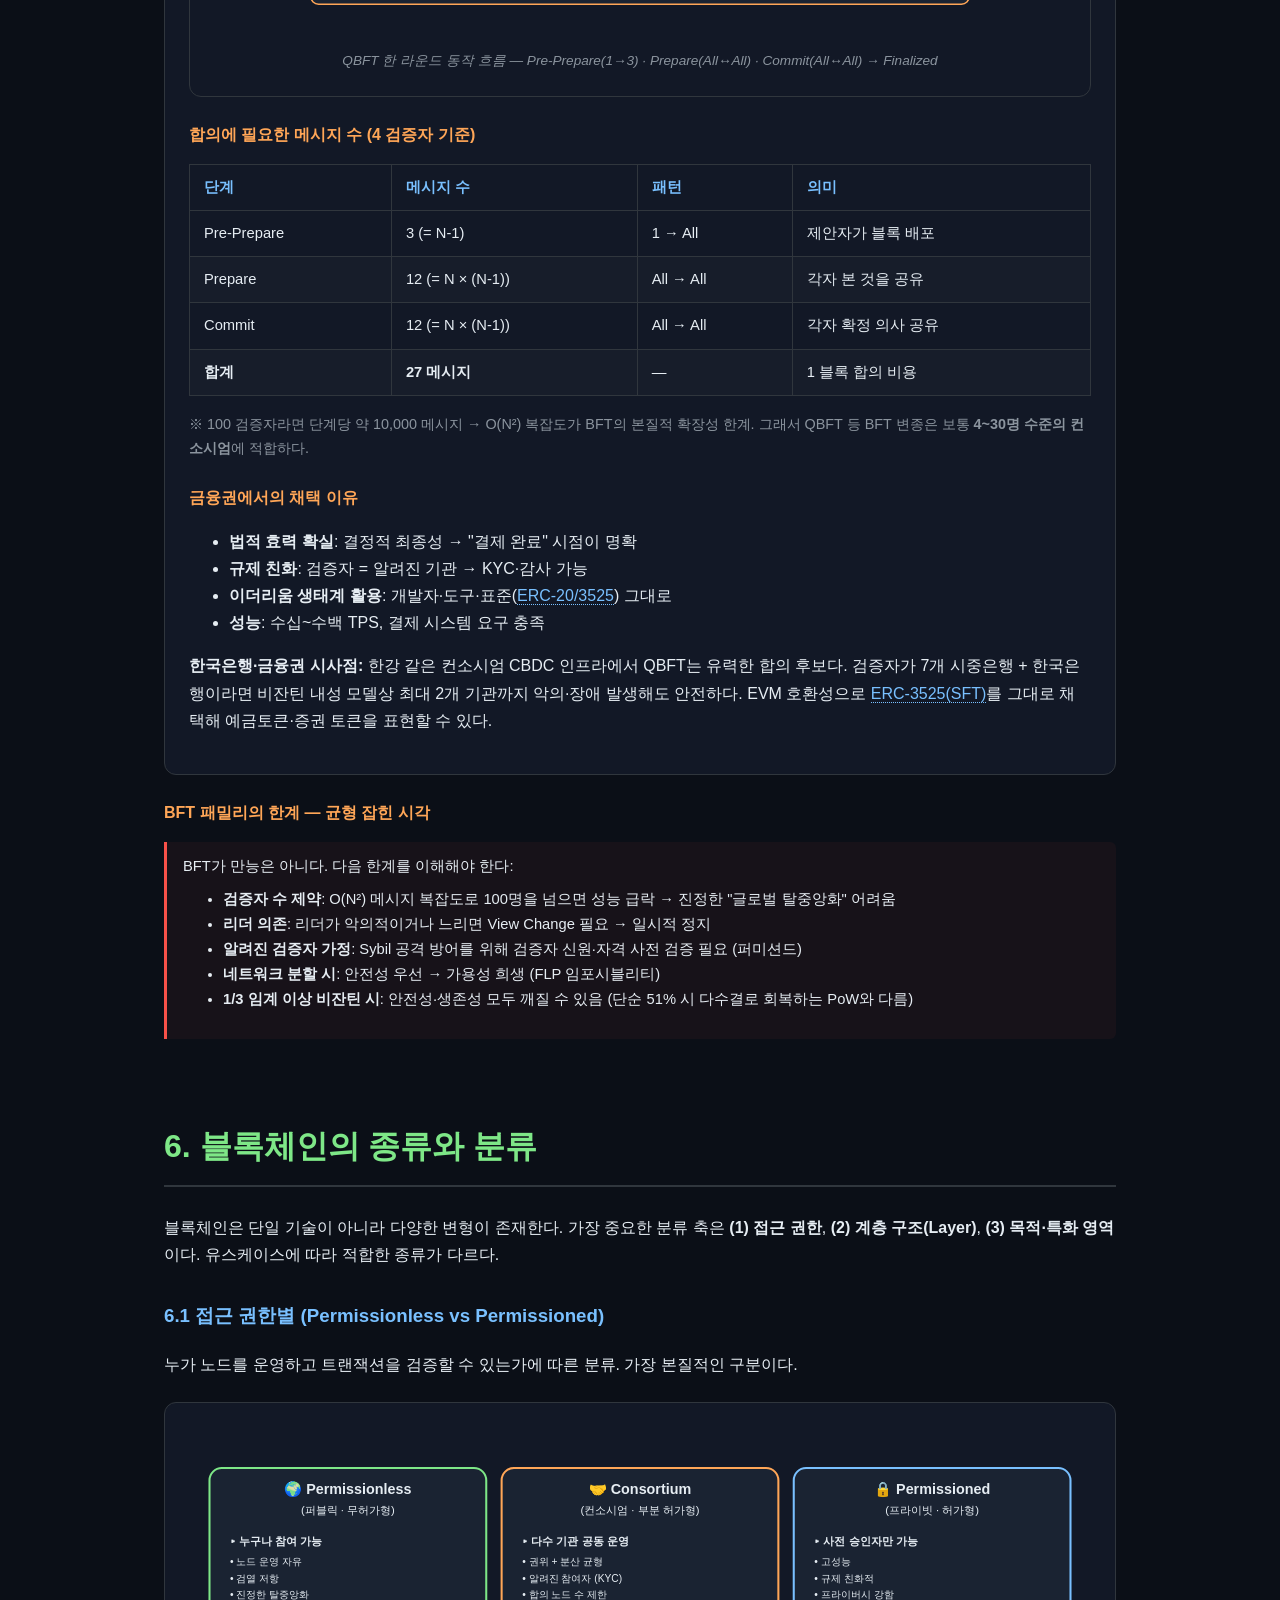
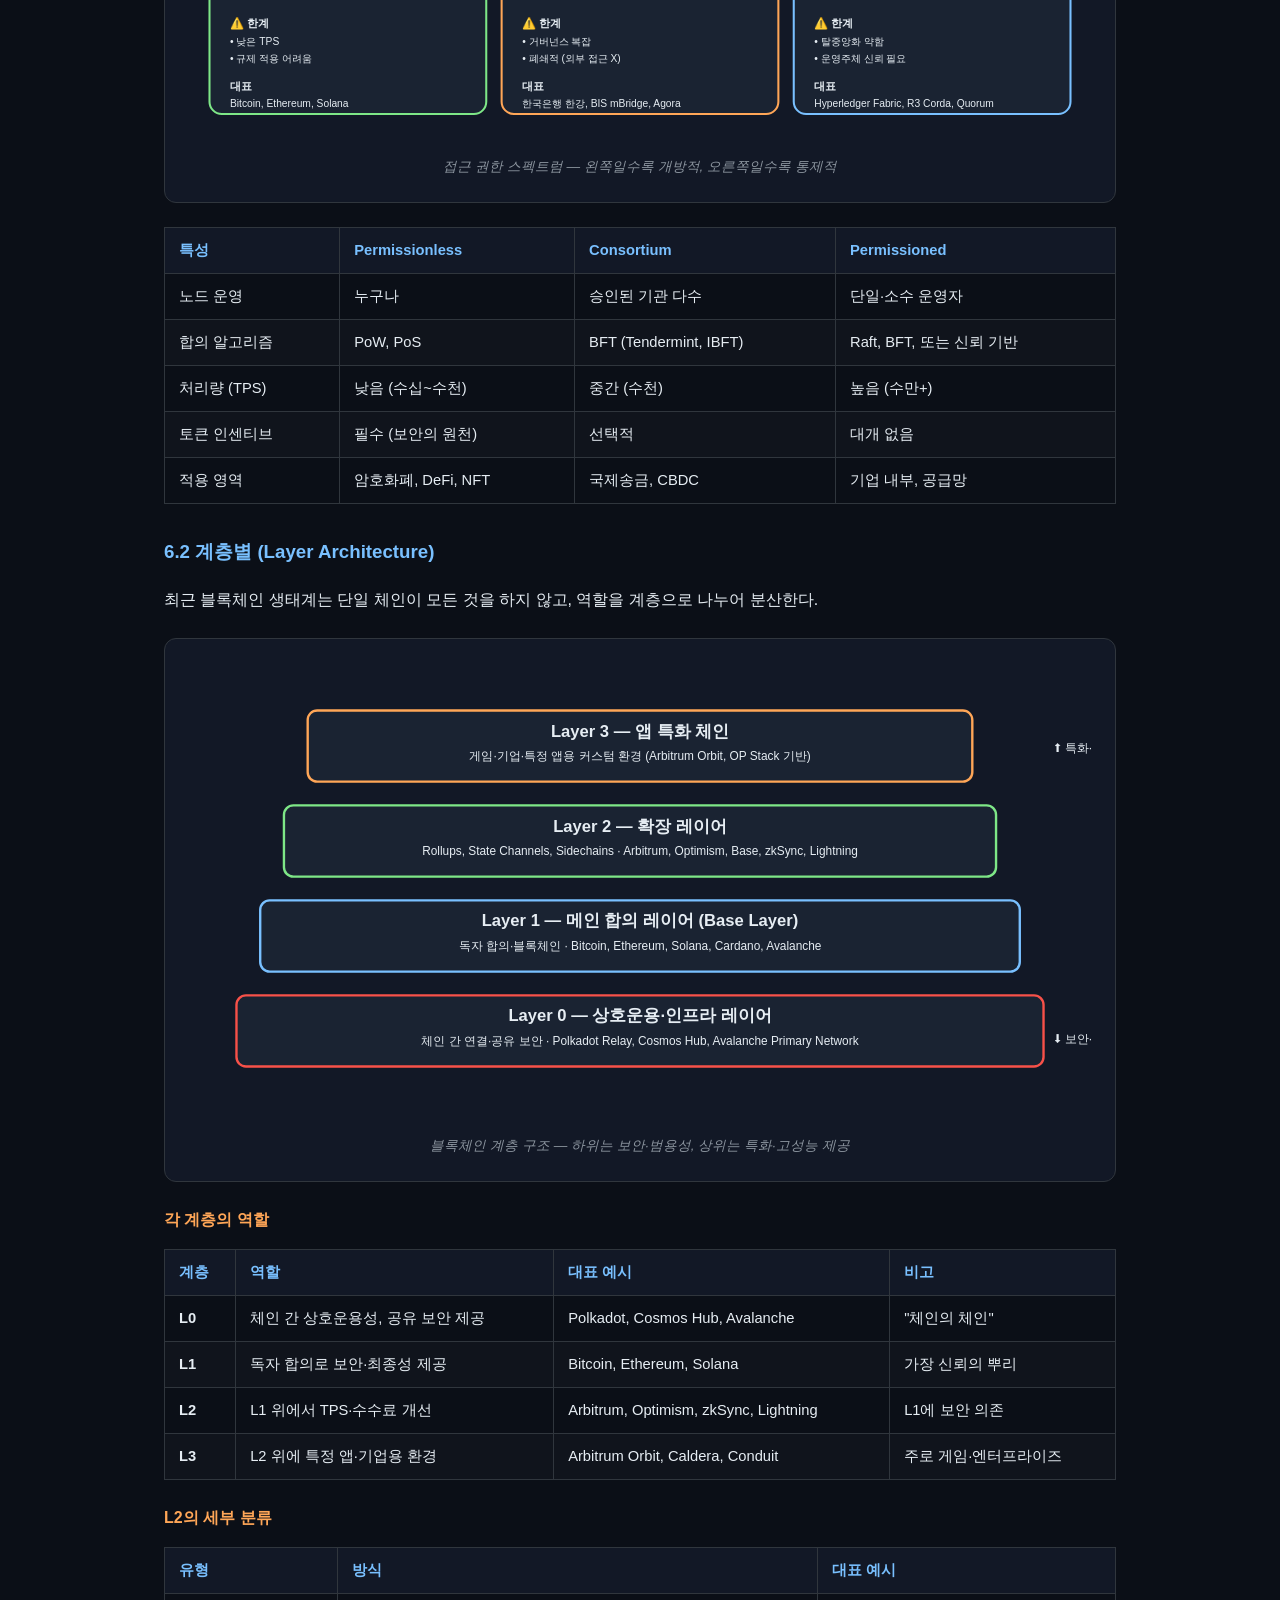
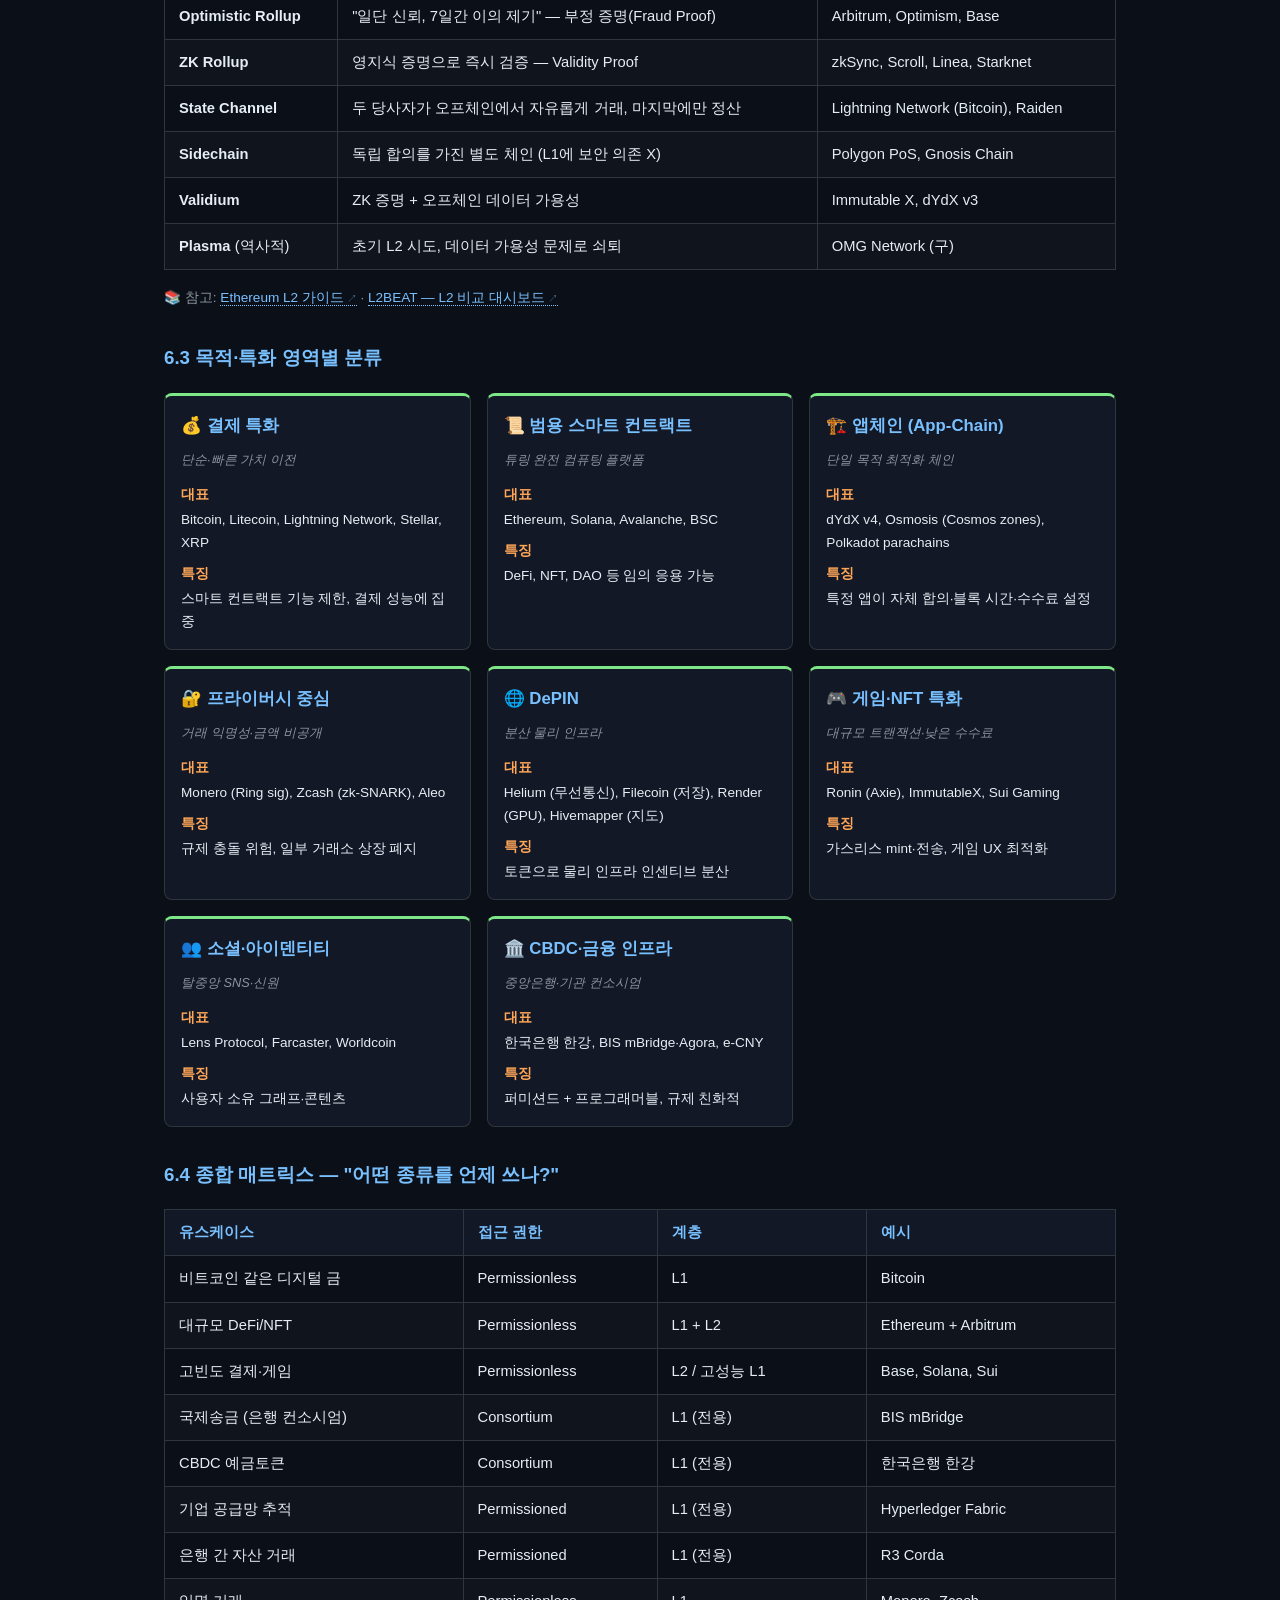
==== commit e83d8cfc: "Update: 2026-06-01 17:28" ====
--- a/basics.html
+++ b/basics.html
@@ -545,6 +545,323 @@
     <em>다른 보안 가정·다른 거버넌스 트레이드오프</em>를 가진 두 모델로 보는 것이 정확하다.
     Bitcoin이 PoW를 유지하고 Ethereum이 PoS로 전환한 것은 각자의 가치 우선순위(보안 정통성 vs 환경·확장성)가 다르기 때문이다.
   </div>
+
+  <h3>BFT 알고리즘 패밀리 심층 — PBFT부터 QBFT까지</h3>
+  <p>
+    <strong>BFT(Byzantine Fault Tolerance)</strong>는 비잔틴 장군 문제를 해결하는 합의 알고리즘 가족 이름이다.
+    PoW·PoS와 달리 토큰 없이도 작동하며, <em>알려진 검증자(known validators)</em>가 메시지를 주고받아 합의에 이른다.
+    퍼미션드·컨소시엄 블록체인의 사실상 표준이자, Cosmos·BNB Chain 같은 일부 퍼블릭 체인도 채택한다.
+  </p>
+  <p style="font-size:0.9rem; color:var(--fg-dim);">
+    📚 참고:
+    <a href="https://pmg.csail.mit.edu/papers/osdi99.pdf">PBFT 원논문 (Castro & Liskov, 1999)</a> ·
+    <a href="https://arxiv.org/abs/1803.05069">HotStuff 논문</a> ·
+    <a href="https://docs.tendermint.com/">Tendermint Docs</a> ·
+    <a href="https://besu.hyperledger.org/private-networks/how-to/configure/consensus/qbft">Besu QBFT 문서</a>
+  </p>
+
+  <h4>BFT 공통 특성</h4>
+  <ul>
+    <li><strong>비잔틴 내성</strong>: 검증자 중 1/3 미만이 악의적이어도 안전</li>
+    <li><strong>결정적 최종성</strong>: 합의되는 즉시 최종 (PoW의 "확률적 최종성"과 대비)</li>
+    <li><strong>메시지 복잡도</strong>: 통상 O(N²) — 검증자 수가 늘수록 통신량 폭증 → 보통 4~100명 수준</li>
+    <li><strong>네트워크 가정</strong>: 부분 동기(partial synchrony) 모델이 일반적</li>
+    <li><strong>리더 기반 (대부분)</strong>: 라운드마다 리더가 블록 제안 → 검증자들이 투표</li>
+  </ul>
+
+  <h4>BFT 합의의 기본 흐름 (3-phase)</h4>
+<pre><code>┌────────────────────────────────────────────────────────────┐
+│  Round R · Leader = Validator[(R mod N)]                   │
+└────────────────────────────────────────────────────────────┘
+
+  ① Pre-Prepare    Leader → All        "이 블록 어때?"
+                                       (블록 제안)
+
+  ② Prepare        All → All           "나는 이걸 봤어"
+                                       (2/3+ 모이면 "lock")
+
+  ③ Commit         All → All           "나는 이걸 확정해"
+                                       (2/3+ 모이면 최종성 달성)
+
+  → 다음 블록 (Round R+1)으로 진행
+  → 리더가 응답 없으면 View Change → 새 리더</code></pre>
+
+  <h4>주요 BFT 변종 비교</h4>
+  <table>
+    <thead>
+      <tr>
+        <th>알고리즘</th><th>발표</th><th>핵심 특징</th><th>대표 채택</th>
+      </tr>
+    </thead>
+    <tbody>
+      <tr>
+        <td><strong>PBFT</strong><br>(Practical BFT)</td>
+        <td>1999<br>Castro & Liskov</td>
+        <td>최초의 실용적 BFT, 3-phase 프로토콜의 원형</td>
+        <td>학술적 기준선</td>
+      </tr>
+      <tr>
+        <td><strong>BFT-SMaRt</strong></td>
+        <td>2014</td>
+        <td>Java 구현, 모듈화, state machine replication</td>
+        <td>Hyperledger Fabric (선택지)</td>
+      </tr>
+      <tr>
+        <td><strong>Tendermint BFT</strong></td>
+        <td>2014<br>Buchman</td>
+        <td>라운드 기반, gossip 통신, 즉시 최종성</td>
+        <td>Cosmos Hub, BNB Chain, Celestia, dYdX v4</td>
+      </tr>
+      <tr>
+        <td><strong>HotStuff</strong></td>
+        <td>2018<br>VMware/Facebook</td>
+        <td>파이프라인 합의, 선형 view-change (O(N))</td>
+        <td>Aptos (AptosBFT), 이전 Diem</td>
+      </tr>
+      <tr>
+        <td><strong>IBFT</strong><br>(Istanbul BFT)</td>
+        <td>2017<br>AMIS</td>
+        <td>EVM 호환, Quorum 초기 합의</td>
+        <td>Quorum (구), 일부 사이드체인</td>
+      </tr>
+      <tr>
+        <td><strong>IBFT 2.0</strong></td>
+        <td>2019<br>PegaSys</td>
+        <td>IBFT의 liveness 결함 수정</td>
+        <td>Hyperledger Besu (이전 기본)</td>
+      </tr>
+      <tr>
+        <td><strong>QBFT</strong><br>(Quorum BFT)</td>
+        <td>2021<br>ConsenSys</td>
+        <td>IBFT 2.0의 안전성 강화, 검증자 동적 관리</td>
+        <td><strong>Besu, Quorum (현재 기본)</strong></td>
+      </tr>
+    </tbody>
+  </table>
+
+  <h4>QBFT 심층 — 엔터프라이즈 표준</h4>
+  <div class="card">
+    <p>
+      <strong>QBFT</strong>는 ConsenSys가 IBFT 2.0의 결함을 보완해 만든 합의 알고리즘으로,
+      현재 <strong>Hyperledger Besu</strong>와 <strong>ConsenSys Quorum</strong>의 <em>기본 합의</em>이며,
+      금융·기업 컨소시엄에서 가장 널리 쓰이는 BFT 변종 중 하나다.
+    </p>
+
+    <h4 style="margin-top:16px;">QBFT의 핵심 특성</h4>
+    <ul>
+      <li><strong>EVM 100% 호환</strong>: 이더리움 스마트 컨트랙트·도구·지갑 그대로 사용</li>
+      <li><strong>즉시 결정적 최종성</strong>: 블록이 확정되면 절대 되돌릴 수 없음 (포크 없음)</li>
+      <li><strong>1/3 비잔틴 내성</strong>: 검증자 N명 중 (N-1)/3 까지 악의적이어도 안전</li>
+      <li><strong>1~2초 블록 시간</strong>: 결제·거래 시스템에 적합한 응답성</li>
+      <li><strong>동적 검증자 관리</strong>: 블록 보팅 또는 컨트랙트로 검증자 추가·제거</li>
+      <li><strong>가스비 0 설정 가능</strong>: 퍼미션드 환경에서 가스 메커니즘 비활성화 옵션</li>
+    </ul>
+
+    <h4>IBFT 2.0 vs QBFT 비교</h4>
+    <table>
+      <thead><tr><th>측면</th><th>IBFT 2.0</th><th>QBFT</th></tr></thead>
+      <tbody>
+        <tr><td>메시지 인증</td><td>제안자 서명만 검증</td><td>모든 단계 메시지 서명 검증</td></tr>
+        <tr><td>검증자 변경</td><td>블록 보팅만</td><td>블록 보팅 + 컨트랙트 기반 가능</td></tr>
+        <tr><td>round number</td><td>제한적 안전성 검증</td><td>엄격한 round/sequence 검증</td></tr>
+        <tr><td>구현체</td><td>Besu (이전 기본)</td><td>Besu, Quorum (현재 기본)</td></tr>
+        <tr><td>이더리움 표준화</td><td>EIP-650 (Draft)</td><td>EEA QBFT 1.0 사양</td></tr>
+      </tbody>
+    </table>
+
+    <h4>QBFT 합의 단계 (간략)</h4>
+<pre><code>Round R 시작
+   ↓
+[Proposer 선출]  validator[R mod N]이 블록 제안
+   ↓
+[Pre-Prepare]    제안자 → All: 블록 + 서명
+   ↓
+[Prepare]        All → All: "이 블록을 보았다"
+                  (2f+1 수집 시 Prepared 상태)
+   ↓
+[Commit]         All → All: "이 블록을 확정한다"
+                  (2f+1 수집 시 Committed = 최종)
+   ↓
+[Block Finalized] 다음 라운드(R+1)로 진행
+
+* f = (N-1)/3 (최대 비잔틴 검증자 수)
+* 타임아웃 시 Round Change → 새 Proposer</code></pre>
+
+    <h4>QBFT 동작 방식 시각화</h4>
+    <div class="diagram">
+      <svg viewBox="0 0 880 580" xmlns="http://www.w3.org/2000/svg">
+        <!-- Title -->
+        <text x="440" y="22" text-anchor="middle" font-size="14" font-weight="700" fill="#79c0ff">QBFT 합의 흐름 — 4 검증자 (Round R)</text>
+        <text x="440" y="42" text-anchor="middle" font-size="11" fill="#8b949e">N = 4 · 최대 비잔틴 f = 1 · 정족수 2f+1 = 3</text>
+
+        <!-- ===== Phase 1: Pre-Prepare ===== -->
+        <rect x="20" y="65" width="270" height="270" rx="10" fill="#1a2332" stroke="#7ee787" stroke-width="2"/>
+        <text x="155" y="88" text-anchor="middle" font-size="13" font-weight="700" fill="#7ee787">Phase 1 · Pre-Prepare</text>
+        <text x="155" y="105" text-anchor="middle" font-size="10" fill="#8b949e">제안자가 블록 배포</text>
+
+        <!-- V1 Proposer at top -->
+        <rect x="110" y="120" width="90" height="46" rx="6" fill="#0a0e15" stroke="#ffa657" stroke-width="2"/>
+        <text x="155" y="138" text-anchor="middle" font-size="14">👑</text>
+        <text x="155" y="155" text-anchor="middle" font-size="10" font-weight="700" fill="#ffa657">V1 (Proposer)</text>
+
+        <!-- Block proposal icon -->
+        <rect x="125" y="178" width="60" height="22" rx="3" fill="#1a2332" stroke="#79c0ff"/>
+        <text x="155" y="194" text-anchor="middle" font-size="10" fill="#79c0ff">📦 Block B</text>
+
+        <!-- V2, V3, V4 at bottom -->
+        <circle cx="60" cy="250" r="22" fill="#0a0e15" stroke="#7ee787" stroke-width="2"/>
+        <text x="60" y="255" text-anchor="middle" font-size="11" fill="#e6edf3">V2</text>
+        <circle cx="155" cy="250" r="22" fill="#0a0e15" stroke="#7ee787" stroke-width="2"/>
+        <text x="155" y="255" text-anchor="middle" font-size="11" fill="#e6edf3">V3</text>
+        <circle cx="250" cy="250" r="22" fill="#0a0e15" stroke="#7ee787" stroke-width="2"/>
+        <text x="250" y="255" text-anchor="middle" font-size="11" fill="#e6edf3">V4</text>
+
+        <!-- Arrows from V1 to V2, V3, V4 -->
+        <line x1="130" y1="200" x2="75" y2="232" stroke="#ffa657" stroke-width="2" marker-end="url(#arrPP)"/>
+        <line x1="155" y1="202" x2="155" y2="226" stroke="#ffa657" stroke-width="2" marker-end="url(#arrPP)"/>
+        <line x1="180" y1="200" x2="235" y2="232" stroke="#ffa657" stroke-width="2" marker-end="url(#arrPP)"/>
+
+        <!-- Description -->
+        <rect x="35" y="290" width="240" height="36" rx="4" fill="#0a0e15" stroke="#ffa657"/>
+        <text x="155" y="307" text-anchor="middle" font-size="10" fill="#ffa657">📨 Pre-Prepare(Block B)</text>
+        <text x="155" y="320" text-anchor="middle" font-size="9" fill="#8b949e">"이 블록 어때?" — 1 → 3 (브로드캐스트)</text>
+
+        <!-- ===== Phase 2: Prepare ===== -->
+        <rect x="305" y="65" width="270" height="270" rx="10" fill="#1a2332" stroke="#79c0ff" stroke-width="2"/>
+        <text x="440" y="88" text-anchor="middle" font-size="13" font-weight="700" fill="#79c0ff">Phase 2 · Prepare</text>
+        <text x="440" y="105" text-anchor="middle" font-size="10" fill="#8b949e">모두 → 모두 (Prepare 메시지)</text>
+
+        <!-- 4 validators in 2x2 -->
+        <circle cx="375" cy="155" r="22" fill="#0a0e15" stroke="#79c0ff" stroke-width="2"/>
+        <text x="375" y="160" text-anchor="middle" font-size="11" fill="#e6edf3">V1</text>
+        <circle cx="505" cy="155" r="22" fill="#0a0e15" stroke="#79c0ff" stroke-width="2"/>
+        <text x="505" y="160" text-anchor="middle" font-size="11" fill="#e6edf3">V2</text>
+        <circle cx="375" cy="240" r="22" fill="#0a0e15" stroke="#79c0ff" stroke-width="2"/>
+        <text x="375" y="245" text-anchor="middle" font-size="11" fill="#e6edf3">V3</text>
+        <circle cx="505" cy="240" r="22" fill="#0a0e15" stroke="#79c0ff" stroke-width="2"/>
+        <text x="505" y="245" text-anchor="middle" font-size="11" fill="#e6edf3">V4</text>
+
+        <!-- All-to-all bidirectional lines (6 lines for 4 nodes) -->
+        <line x1="397" y1="155" x2="483" y2="155" stroke="#79c0ff" stroke-width="1.5" opacity="0.6"/>
+        <line x1="375" y1="177" x2="375" y2="218" stroke="#79c0ff" stroke-width="1.5" opacity="0.6"/>
+        <line x1="505" y1="177" x2="505" y2="218" stroke="#79c0ff" stroke-width="1.5" opacity="0.6"/>
+        <line x1="397" y1="240" x2="483" y2="240" stroke="#79c0ff" stroke-width="1.5" opacity="0.6"/>
+        <line x1="393" y1="172" x2="487" y2="223" stroke="#79c0ff" stroke-width="1.5" opacity="0.6"/>
+        <line x1="487" y1="172" x2="393" y2="223" stroke="#79c0ff" stroke-width="1.5" opacity="0.6"/>
+
+        <!-- Quorum indicator -->
+        <text x="440" y="194" text-anchor="middle" font-size="10" fill="#7ee787">⇄ 메시지 교환</text>
+
+        <!-- Status box -->
+        <rect x="320" y="280" width="240" height="46" rx="4" fill="#0a0e15" stroke="#7ee787" stroke-width="1.5"/>
+        <text x="440" y="298" text-anchor="middle" font-size="11" font-weight="700" fill="#7ee787">✓ 3개 이상 Prepare 수집</text>
+        <text x="440" y="314" text-anchor="middle" font-size="9" fill="#8b949e">→ "LOCKED" 상태 ("나는 블록 B를 본다")</text>
+
+        <!-- ===== Phase 3: Commit ===== -->
+        <rect x="590" y="65" width="270" height="270" rx="10" fill="#1a2332" stroke="#7ee787" stroke-width="2"/>
+        <text x="725" y="88" text-anchor="middle" font-size="13" font-weight="700" fill="#7ee787">Phase 3 · Commit</text>
+        <text x="725" y="105" text-anchor="middle" font-size="10" fill="#8b949e">모두 → 모두 (Commit 메시지)</text>
+
+        <circle cx="660" cy="155" r="22" fill="#0a0e15" stroke="#7ee787" stroke-width="2"/>
+        <text x="660" y="160" text-anchor="middle" font-size="11" fill="#e6edf3">V1</text>
+        <circle cx="790" cy="155" r="22" fill="#0a0e15" stroke="#7ee787" stroke-width="2"/>
+        <text x="790" y="160" text-anchor="middle" font-size="11" fill="#e6edf3">V2</text>
+        <circle cx="660" cy="240" r="22" fill="#0a0e15" stroke="#7ee787" stroke-width="2"/>
+        <text x="660" y="245" text-anchor="middle" font-size="11" fill="#e6edf3">V3</text>
+        <circle cx="790" cy="240" r="22" fill="#0a0e15" stroke="#7ee787" stroke-width="2"/>
+        <text x="790" y="245" text-anchor="middle" font-size="11" fill="#e6edf3">V4</text>
+
+        <line x1="682" y1="155" x2="768" y2="155" stroke="#7ee787" stroke-width="1.5" opacity="0.7"/>
+        <line x1="660" y1="177" x2="660" y2="218" stroke="#7ee787" stroke-width="1.5" opacity="0.7"/>
+        <line x1="790" y1="177" x2="790" y2="218" stroke="#7ee787" stroke-width="1.5" opacity="0.7"/>
+        <line x1="682" y1="240" x2="768" y2="240" stroke="#7ee787" stroke-width="1.5" opacity="0.7"/>
+        <line x1="678" y1="172" x2="772" y2="223" stroke="#7ee787" stroke-width="1.5" opacity="0.7"/>
+        <line x1="772" y1="172" x2="678" y2="223" stroke="#7ee787" stroke-width="1.5" opacity="0.7"/>
+
+        <text x="725" y="194" text-anchor="middle" font-size="10" fill="#ffa657">⇄ 메시지 교환</text>
+
+        <rect x="605" y="280" width="240" height="46" rx="4" fill="#0a0e15" stroke="#7ee787" stroke-width="1.5"/>
+        <text x="725" y="298" text-anchor="middle" font-size="11" font-weight="700" fill="#7ee787">✓ 3개 이상 Commit 수집</text>
+        <text x="725" y="314" text-anchor="middle" font-size="9" fill="#8b949e">→ "FINALIZED" ("나는 블록 B를 확정")</text>
+
+        <!-- Connecting arrows between phases -->
+        <path d="M 290 200 L 305 200" stroke="#e6edf3" stroke-width="3" marker-end="url(#arrBig)"/>
+        <path d="M 575 200 L 590 200" stroke="#e6edf3" stroke-width="3" marker-end="url(#arrBig)"/>
+
+        <!-- ===== Final Result ===== -->
+        <rect x="180" y="370" width="520" height="80" rx="12" fill="#0a0e15" stroke="#7ee787" stroke-width="3"/>
+        <text x="440" y="397" text-anchor="middle" font-size="15" font-weight="700" fill="#7ee787">✅ Block B 최종성 달성 (Immutable)</text>
+        <text x="440" y="418" text-anchor="middle" font-size="11" fill="#e6edf3">체인에 영구 추가 · 절대 되돌릴 수 없음 · 포크 발생 불가</text>
+        <text x="440" y="436" text-anchor="middle" font-size="10" fill="#8b949e">→ Round R+1로 진행 · 다음 Proposer = V2 (round-robin)</text>
+
+        <!-- Arrow to final box -->
+        <path d="M 725 335 Q 600 365 500 370" stroke="#7ee787" stroke-width="2" stroke-dasharray="4 3" fill="none" marker-end="url(#arrFinal)"/>
+
+        <!-- View Change note -->
+        <rect x="100" y="475" width="680" height="80" rx="8" fill="#1a2332" stroke="#ffa657" stroke-width="1.5"/>
+        <text x="440" y="497" text-anchor="middle" font-size="12" font-weight="700" fill="#ffa657">⚠️ 어느 단계든 타임아웃·악의적 Proposer 시 → View Change</text>
+        <text x="440" y="516" text-anchor="middle" font-size="10" fill="#e6edf3">Proposer 응답 없거나 잘못된 블록 제안 → 검증자들이 Round Change 메시지 교환</text>
+        <text x="440" y="532" text-anchor="middle" font-size="10" fill="#e6edf3">→ 새 Proposer (validator[(R+1) mod N])로 라운드 재시작</text>
+        <text x="440" y="548" text-anchor="middle" font-size="9" fill="#8b949e">덕분에 단일 검증자 장애·악의가 전체 합의를 막을 수 없음 (최대 f개 검증자까지 견딤)</text>
+
+        <!-- Markers -->
+        <defs>
+          <marker id="arrPP" viewBox="0 0 10 10" refX="9" refY="5" markerWidth="7" markerHeight="7" orient="auto">
+            <path d="M 0 0 L 10 5 L 0 10 z" fill="#ffa657"/>
+          </marker>
+          <marker id="arrBig" viewBox="0 0 10 10" refX="9" refY="5" markerWidth="8" markerHeight="8" orient="auto">
+            <path d="M 0 0 L 10 5 L 0 10 z" fill="#e6edf3"/>
+          </marker>
+          <marker id="arrFinal" viewBox="0 0 10 10" refX="9" refY="5" markerWidth="7" markerHeight="7" orient="auto">
+            <path d="M 0 0 L 10 5 L 0 10 z" fill="#7ee787"/>
+          </marker>
+        </defs>
+      </svg>
+      <div class="caption">QBFT 한 라운드 동작 흐름 — Pre-Prepare(1→3) · Prepare(All↔All) · Commit(All↔All) → Finalized</div>
+    </div>
+
+    <h4>합의에 필요한 메시지 수 (4 검증자 기준)</h4>
+    <table>
+      <thead><tr><th>단계</th><th>메시지 수</th><th>패턴</th><th>의미</th></tr></thead>
+      <tbody>
+        <tr><td>Pre-Prepare</td><td>3 (= N-1)</td><td>1 → All</td><td>제안자가 블록 배포</td></tr>
+        <tr><td>Prepare</td><td>12 (= N × (N-1))</td><td>All → All</td><td>각자 본 것을 공유</td></tr>
+        <tr><td>Commit</td><td>12 (= N × (N-1))</td><td>All → All</td><td>각자 확정 의사 공유</td></tr>
+        <tr><td><strong>합계</strong></td><td><strong>27 메시지</strong></td><td>—</td><td>1 블록 합의 비용</td></tr>
+      </tbody>
+    </table>
+    <p style="font-size:0.9rem; color:var(--fg-dim);">
+      ※ 100 검증자라면 단계당 약 10,000 메시지 → O(N²) 복잡도가 BFT의 본질적 확장성 한계.
+      그래서 QBFT 등 BFT 변종은 보통 <strong>4~30명 수준의 컨소시엄</strong>에 적합하다.
+    </p>
+
+    <h4>금융권에서의 채택 이유</h4>
+    <ul>
+      <li><strong>법적 효력 확실</strong>: 결정적 최종성 → "결제 완료" 시점이 명확</li>
+      <li><strong>규제 친화</strong>: 검증자 = 알려진 기관 → KYC·감사 가능</li>
+      <li><strong>이더리움 생태계 활용</strong>: 개발자·도구·표준(<a href="contracts.html#erc">ERC-20/3525</a>) 그대로</li>
+      <li><strong>성능</strong>: 수십~수백 TPS, 결제 시스템 요구 충족</li>
+    </ul>
+
+    <p>
+      <strong>한국은행·금융권 시사점:</strong>
+      한강 같은 컨소시엄 CBDC 인프라에서 QBFT는 유력한 합의 후보다.
+      검증자가 7개 시중은행 + 한국은행이라면 비잔틴 내성 모델상 최대 2개 기관까지 악의·장애 발생해도 안전하다.
+      EVM 호환성으로 <a href="contracts.html#erc-3525">ERC-3525(SFT)</a>를 그대로 채택해 예금토큰·증권 토큰을 표현할 수 있다.
+    </p>
+  </div>
+
+  <h4>BFT 패밀리의 한계 — 균형 잡힌 시각</h4>
+  <div class="note warn">
+    BFT가 만능은 아니다. 다음 한계를 이해해야 한다:
+    <ul style="margin-top:8px;">
+      <li><strong>검증자 수 제약</strong>: O(N²) 메시지 복잡도로 100명을 넘으면 성능 급락 → 진정한 "글로벌 탈중앙화" 어려움</li>
+      <li><strong>리더 의존</strong>: 리더가 악의적이거나 느리면 View Change 필요 → 일시적 정지</li>
+      <li><strong>알려진 검증자 가정</strong>: Sybil 공격 방어를 위해 검증자 신원·자격 사전 검증 필요 (퍼미션드)</li>
+      <li><strong>네트워크 분할 시</strong>: 안전성 우선 → 가용성 희생 (FLP 임포시블리티)</li>
+      <li><strong>1/3 임계 이상 비잔틴 시</strong>: 안전성·생존성 모두 깨질 수 있음 (단순 51% 시 다수결로 회복하는 PoW와 다름)</li>
+    </ul>
+  </div>
 </section>
 
 <section id="types">
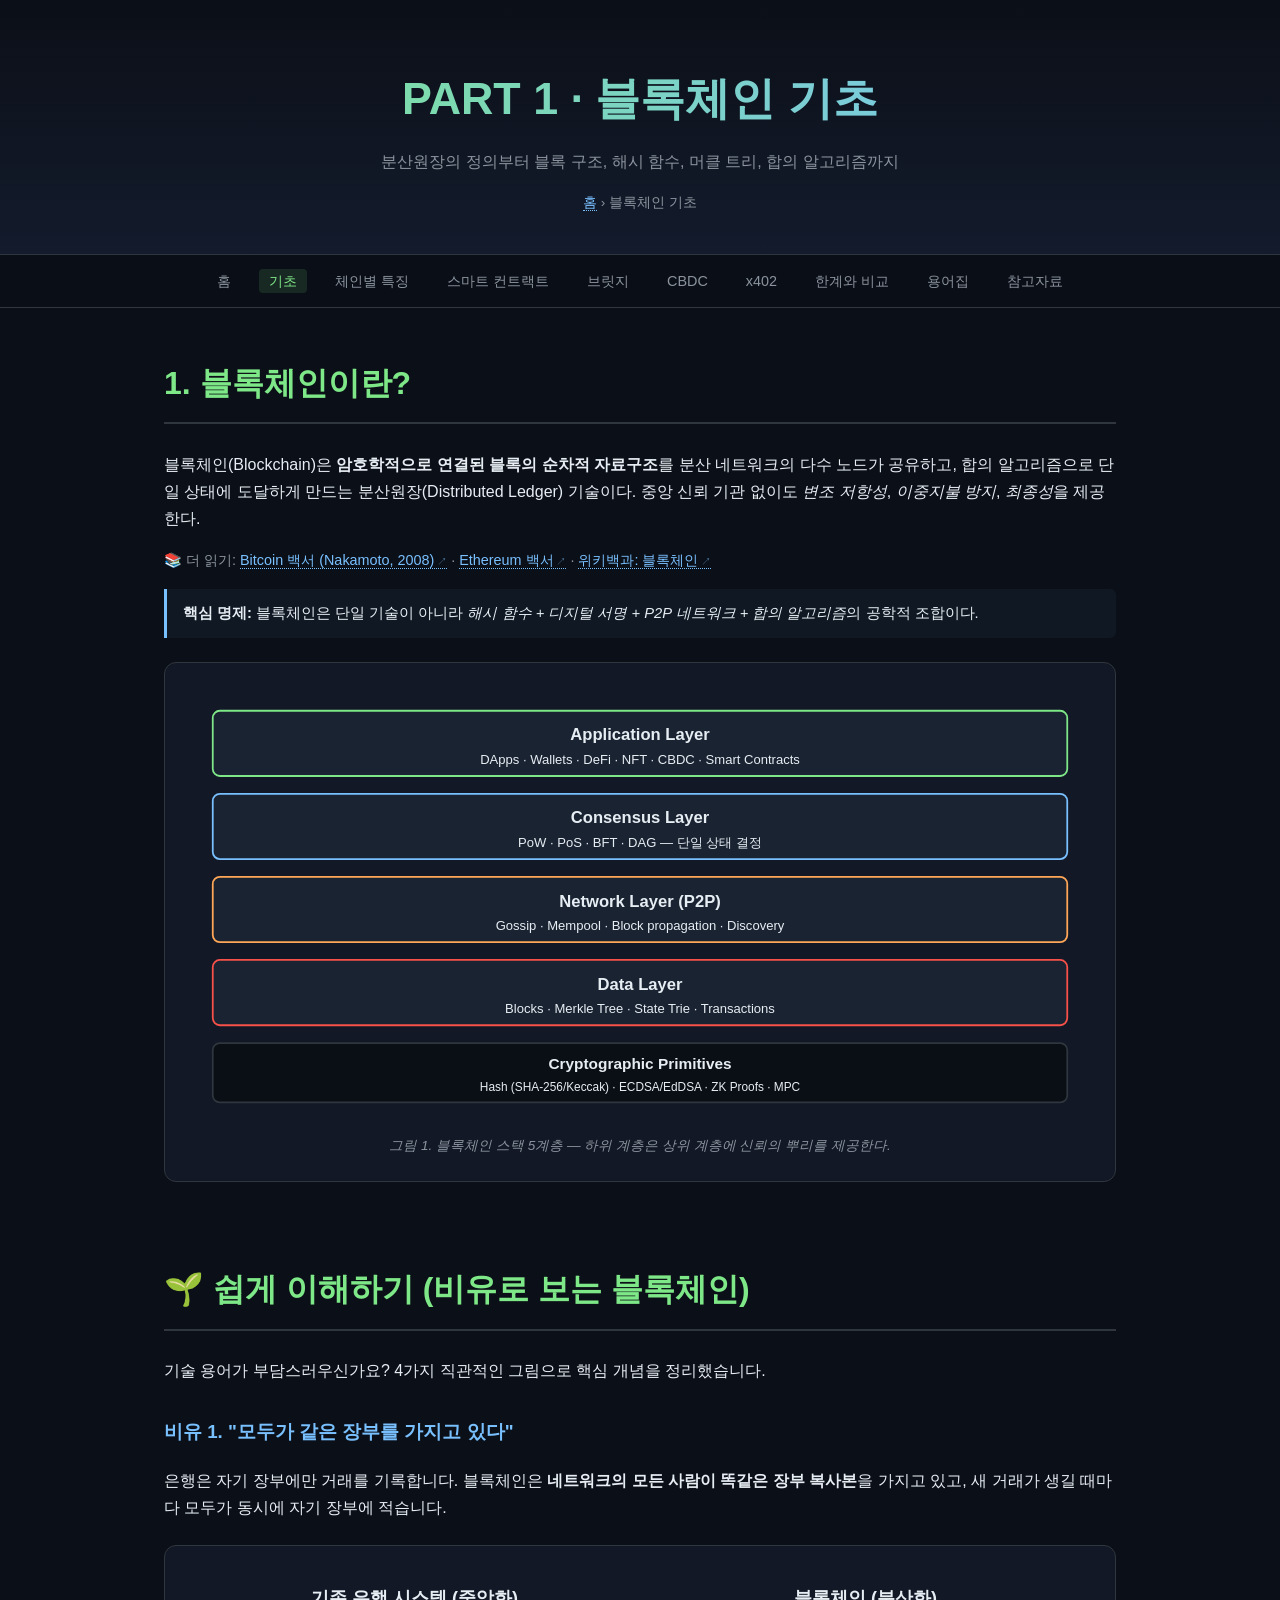
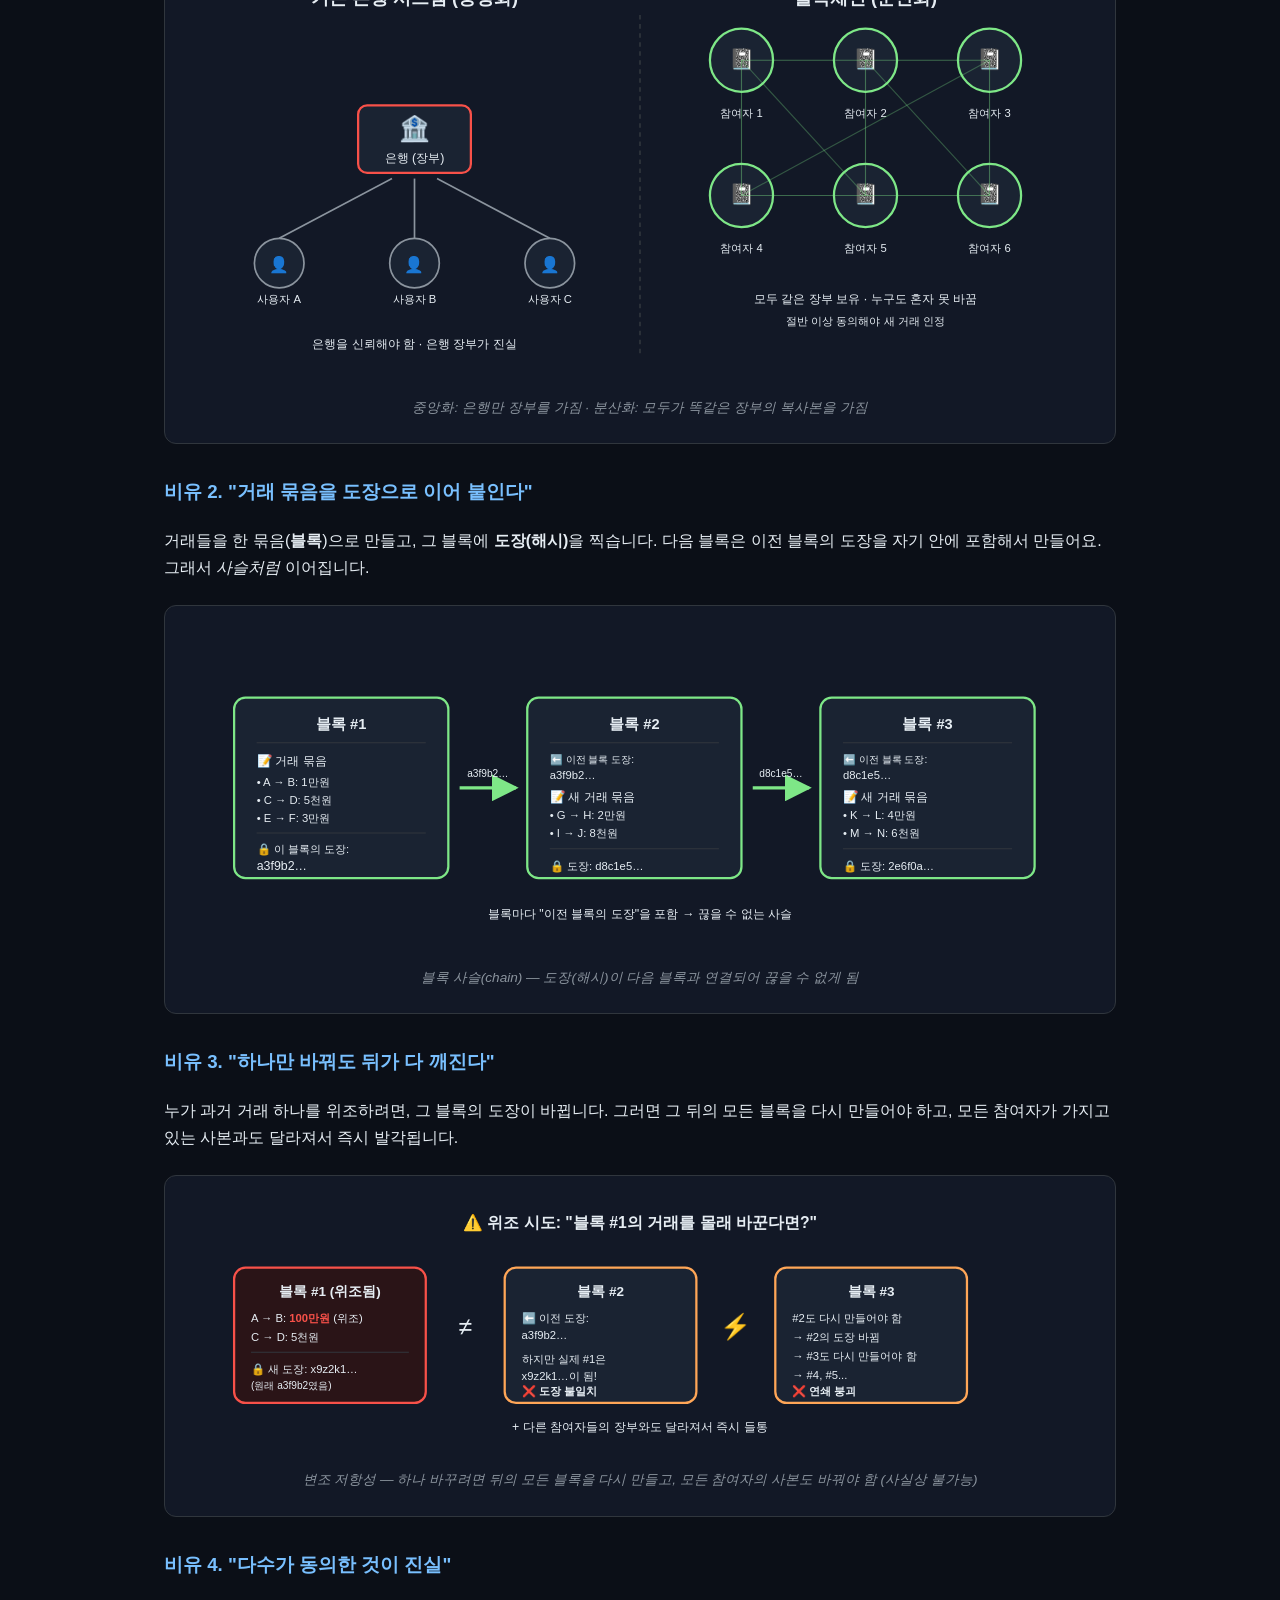
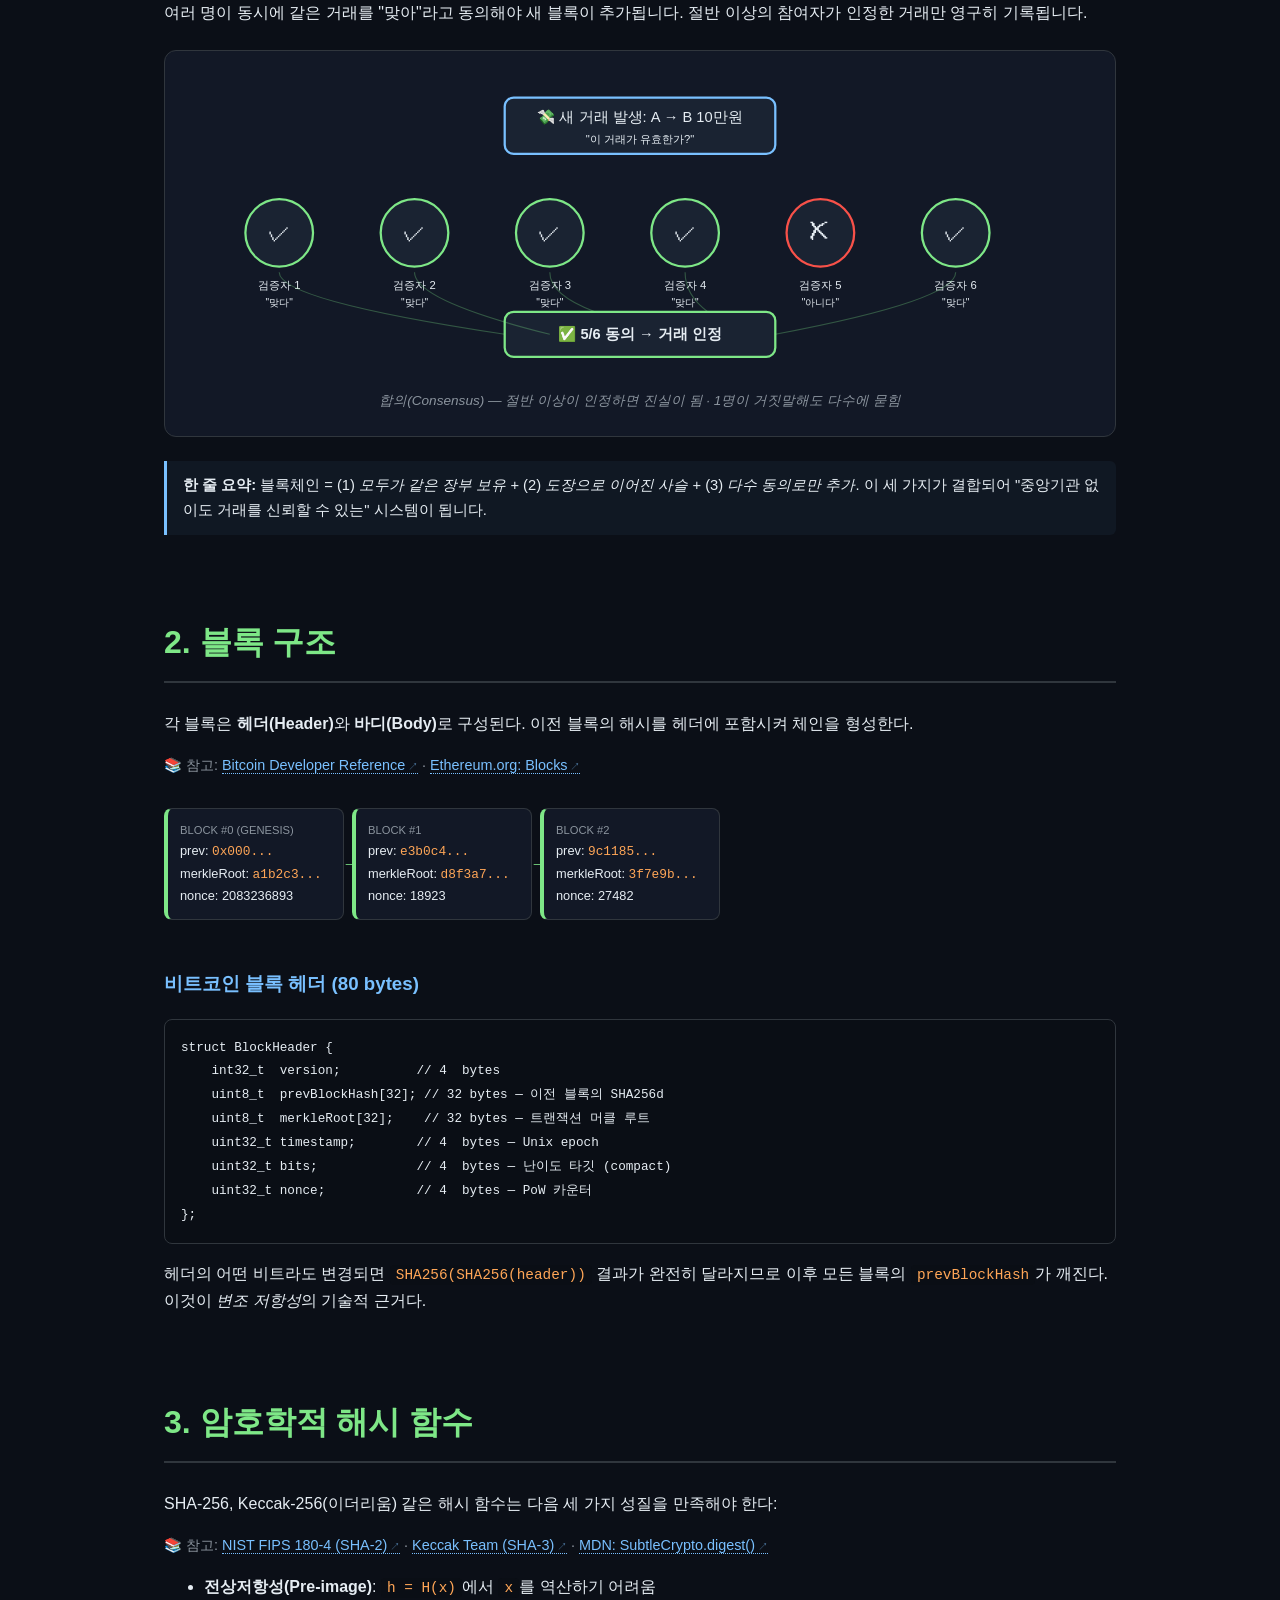
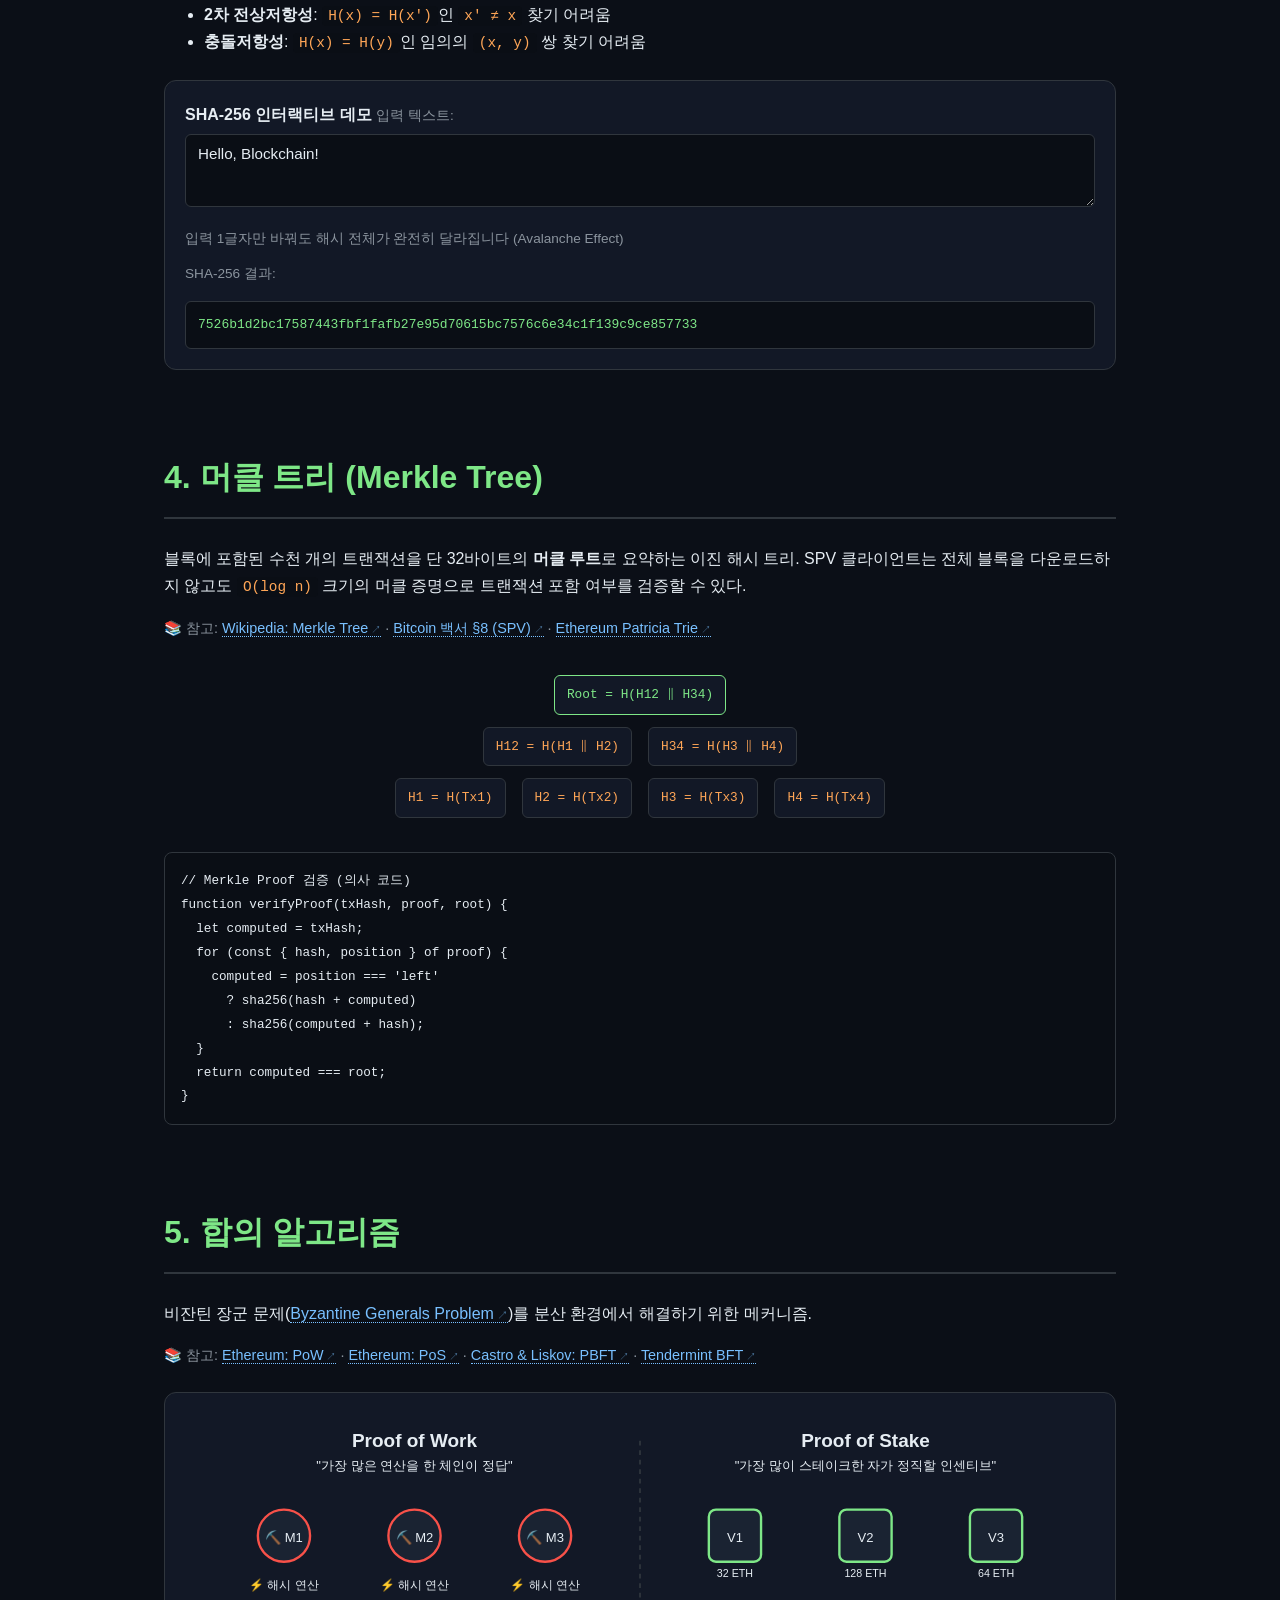
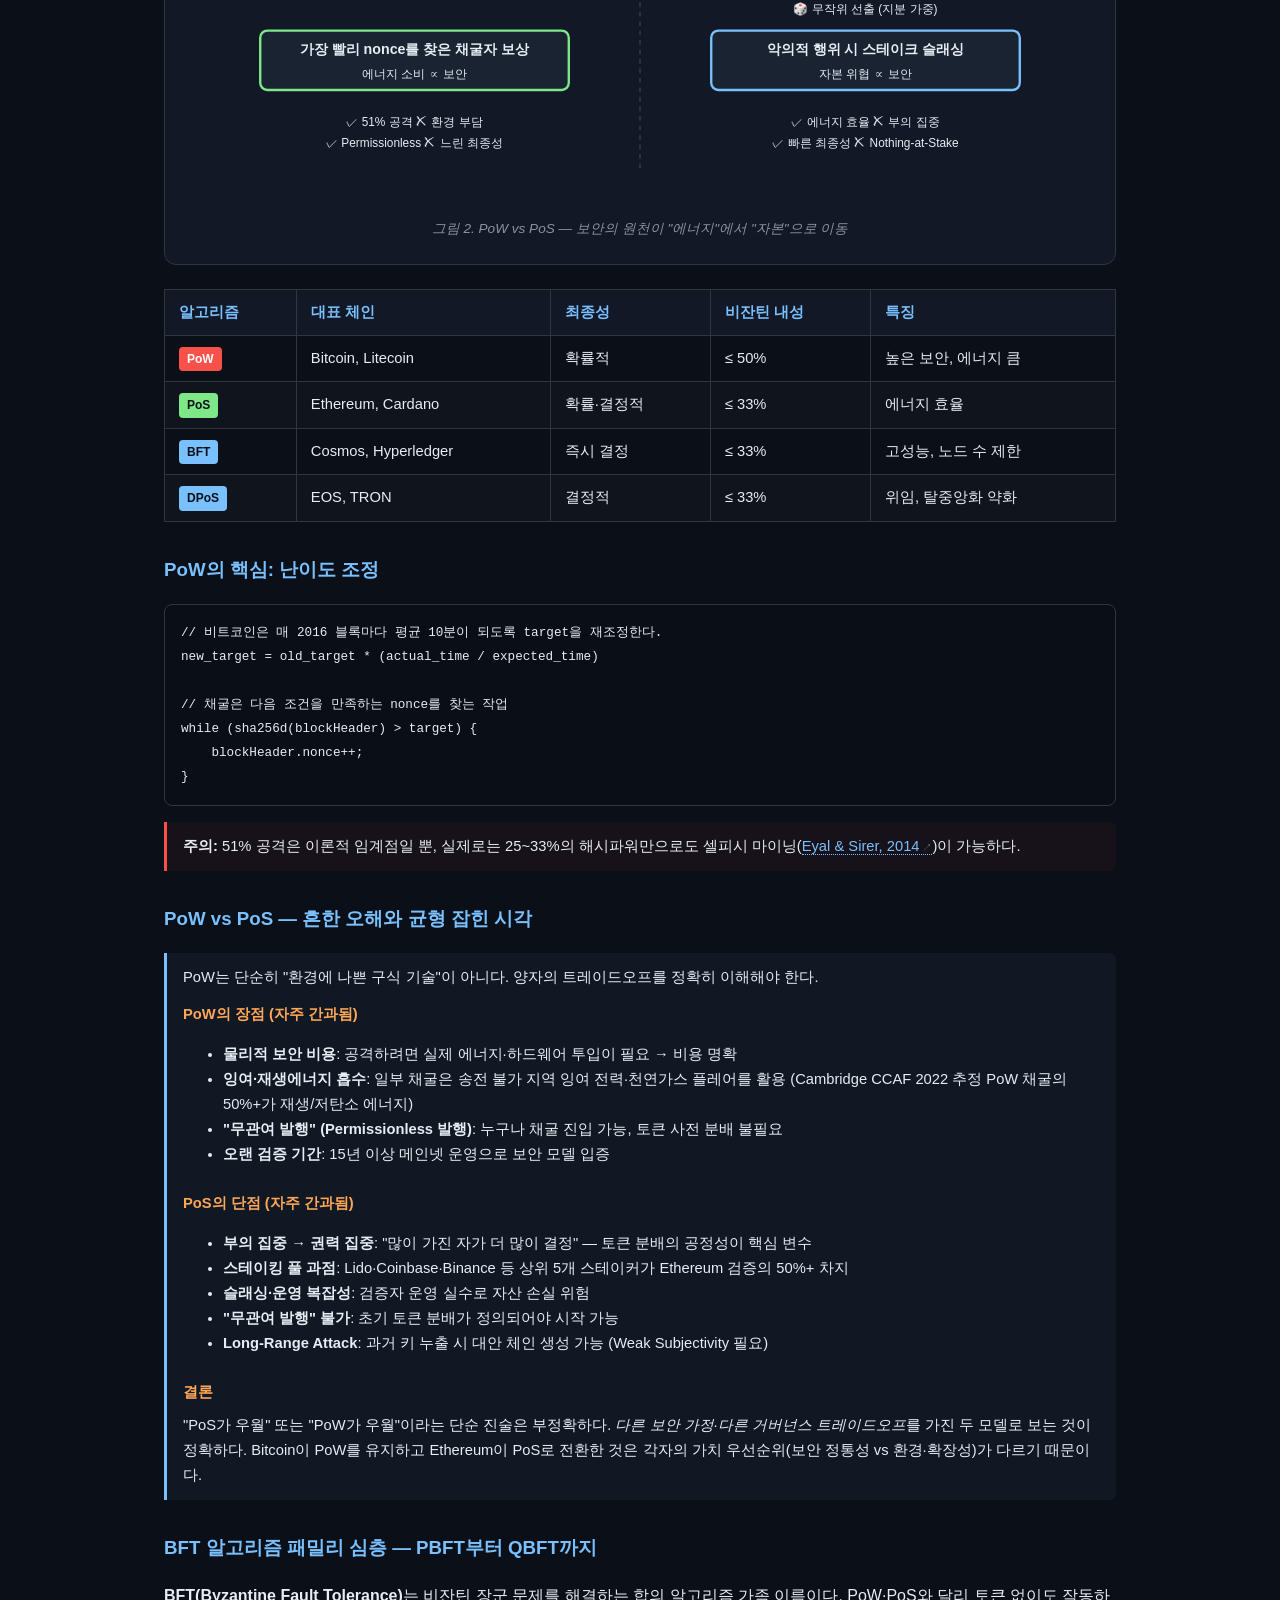
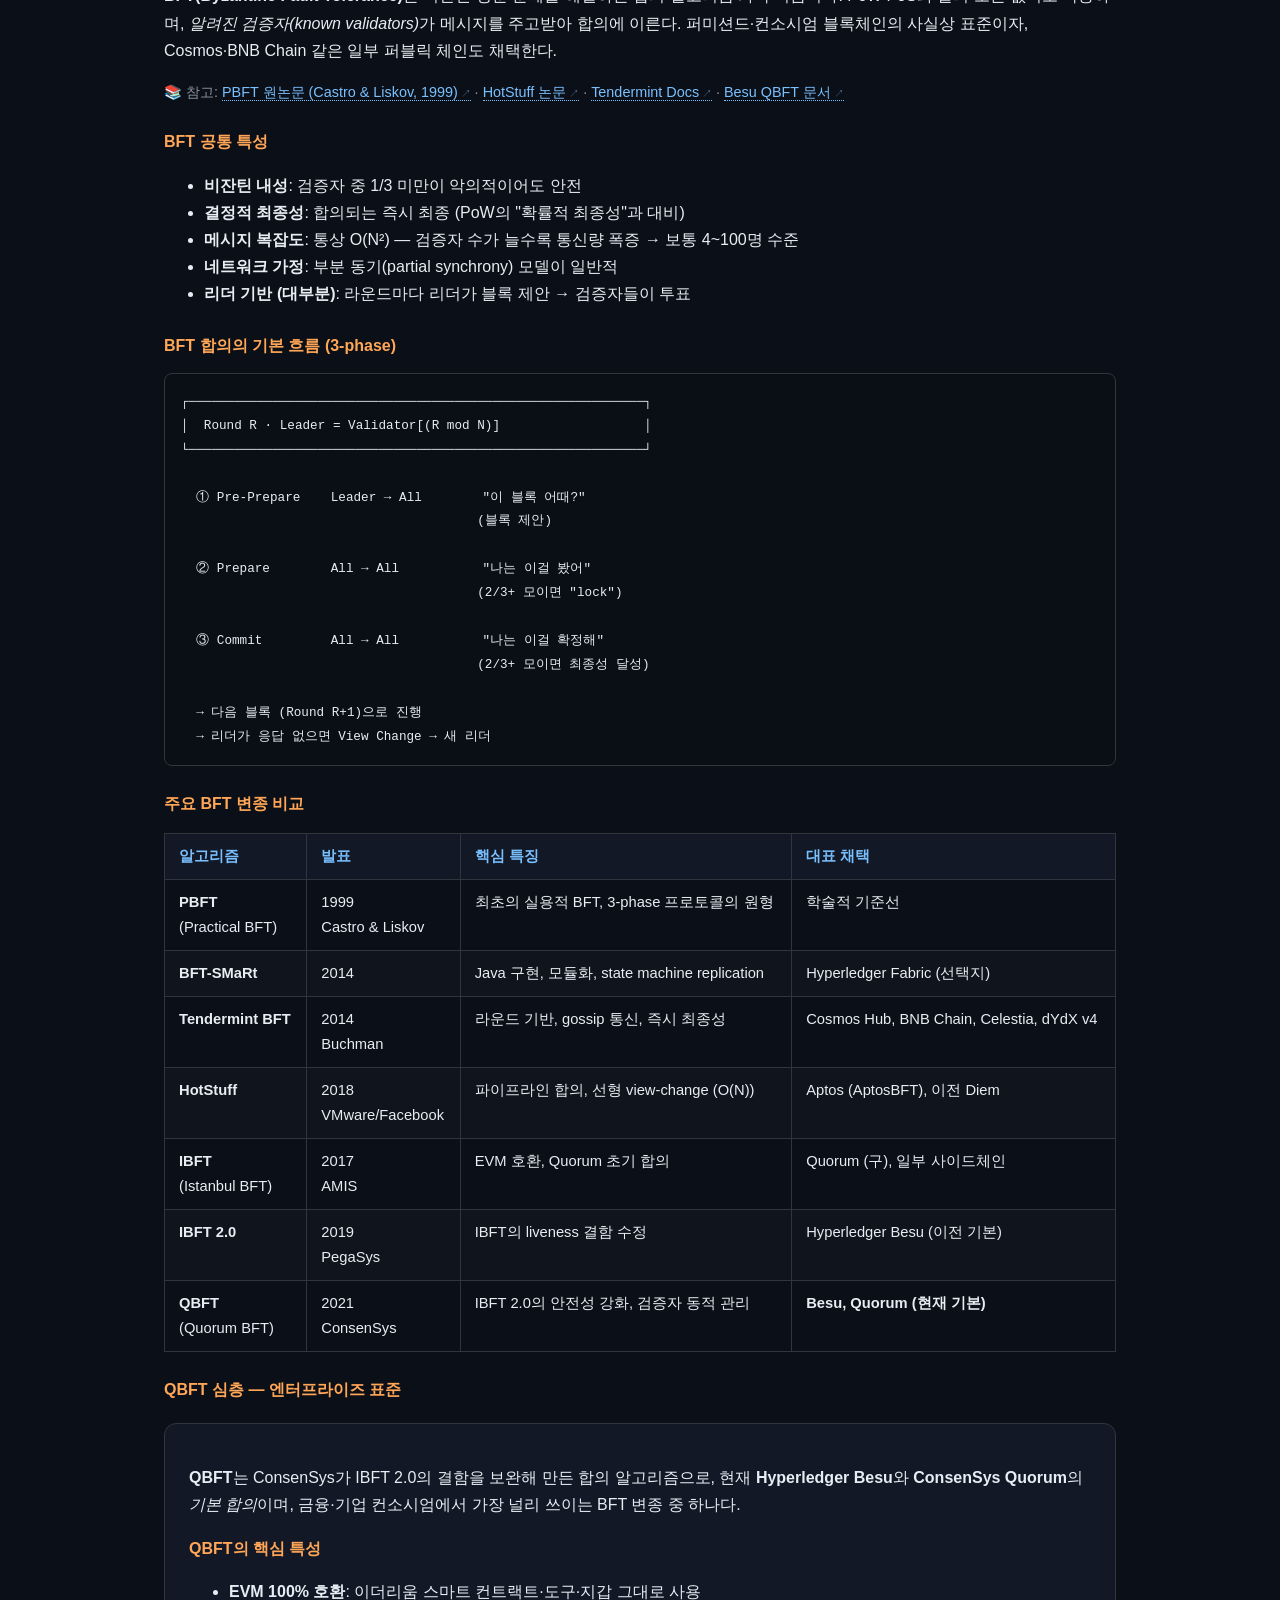
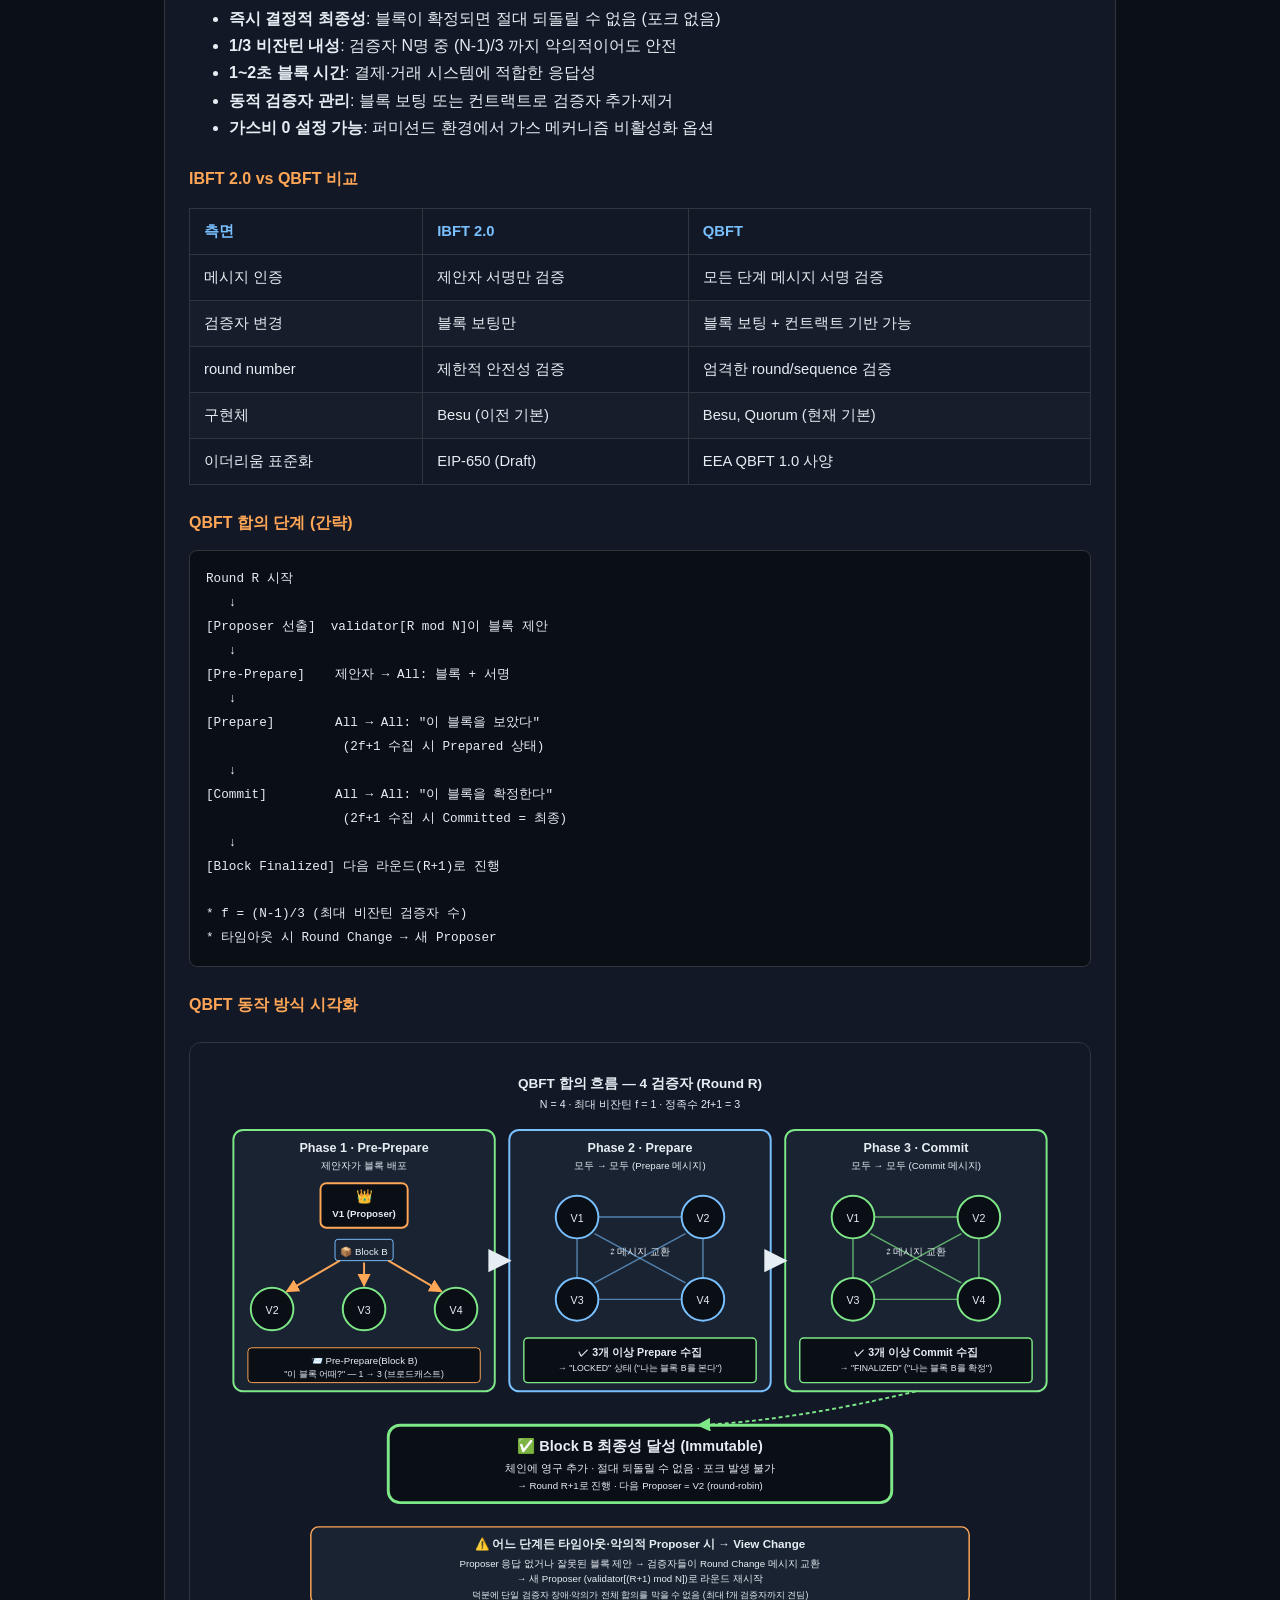
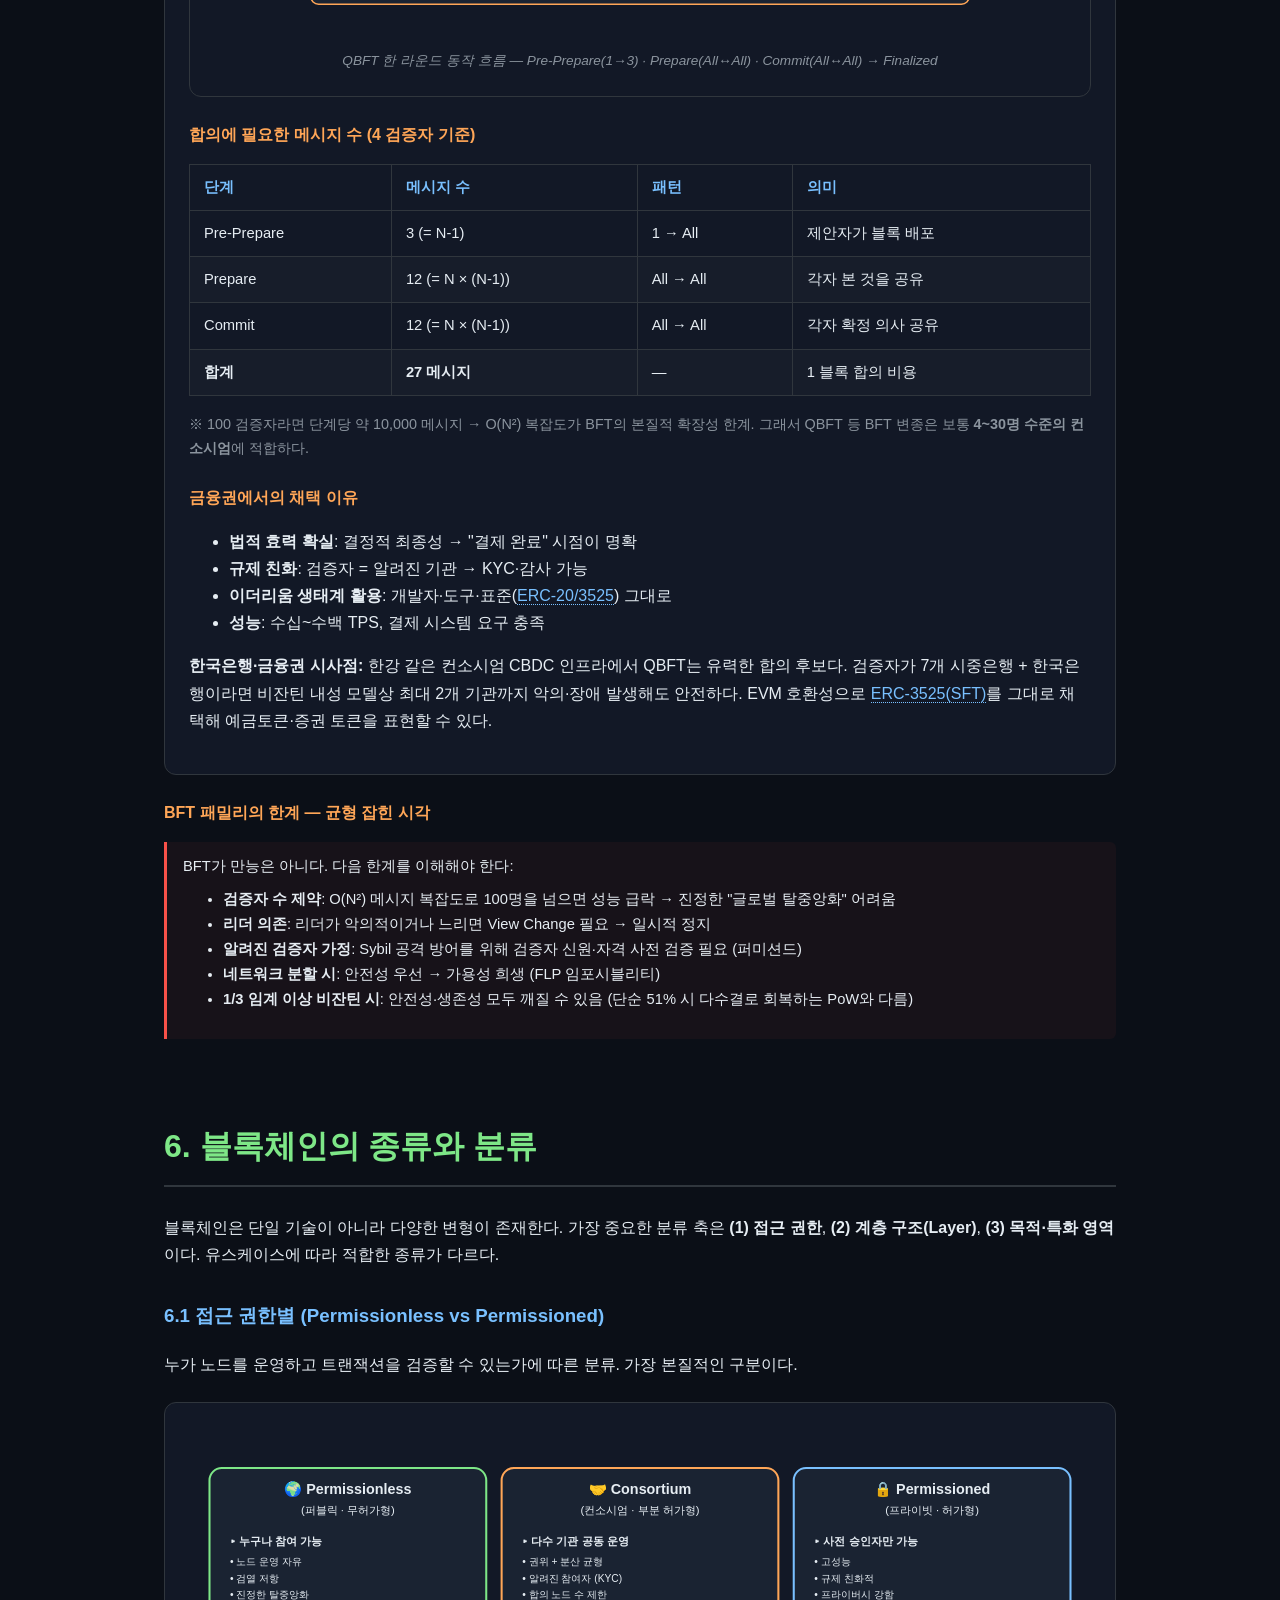
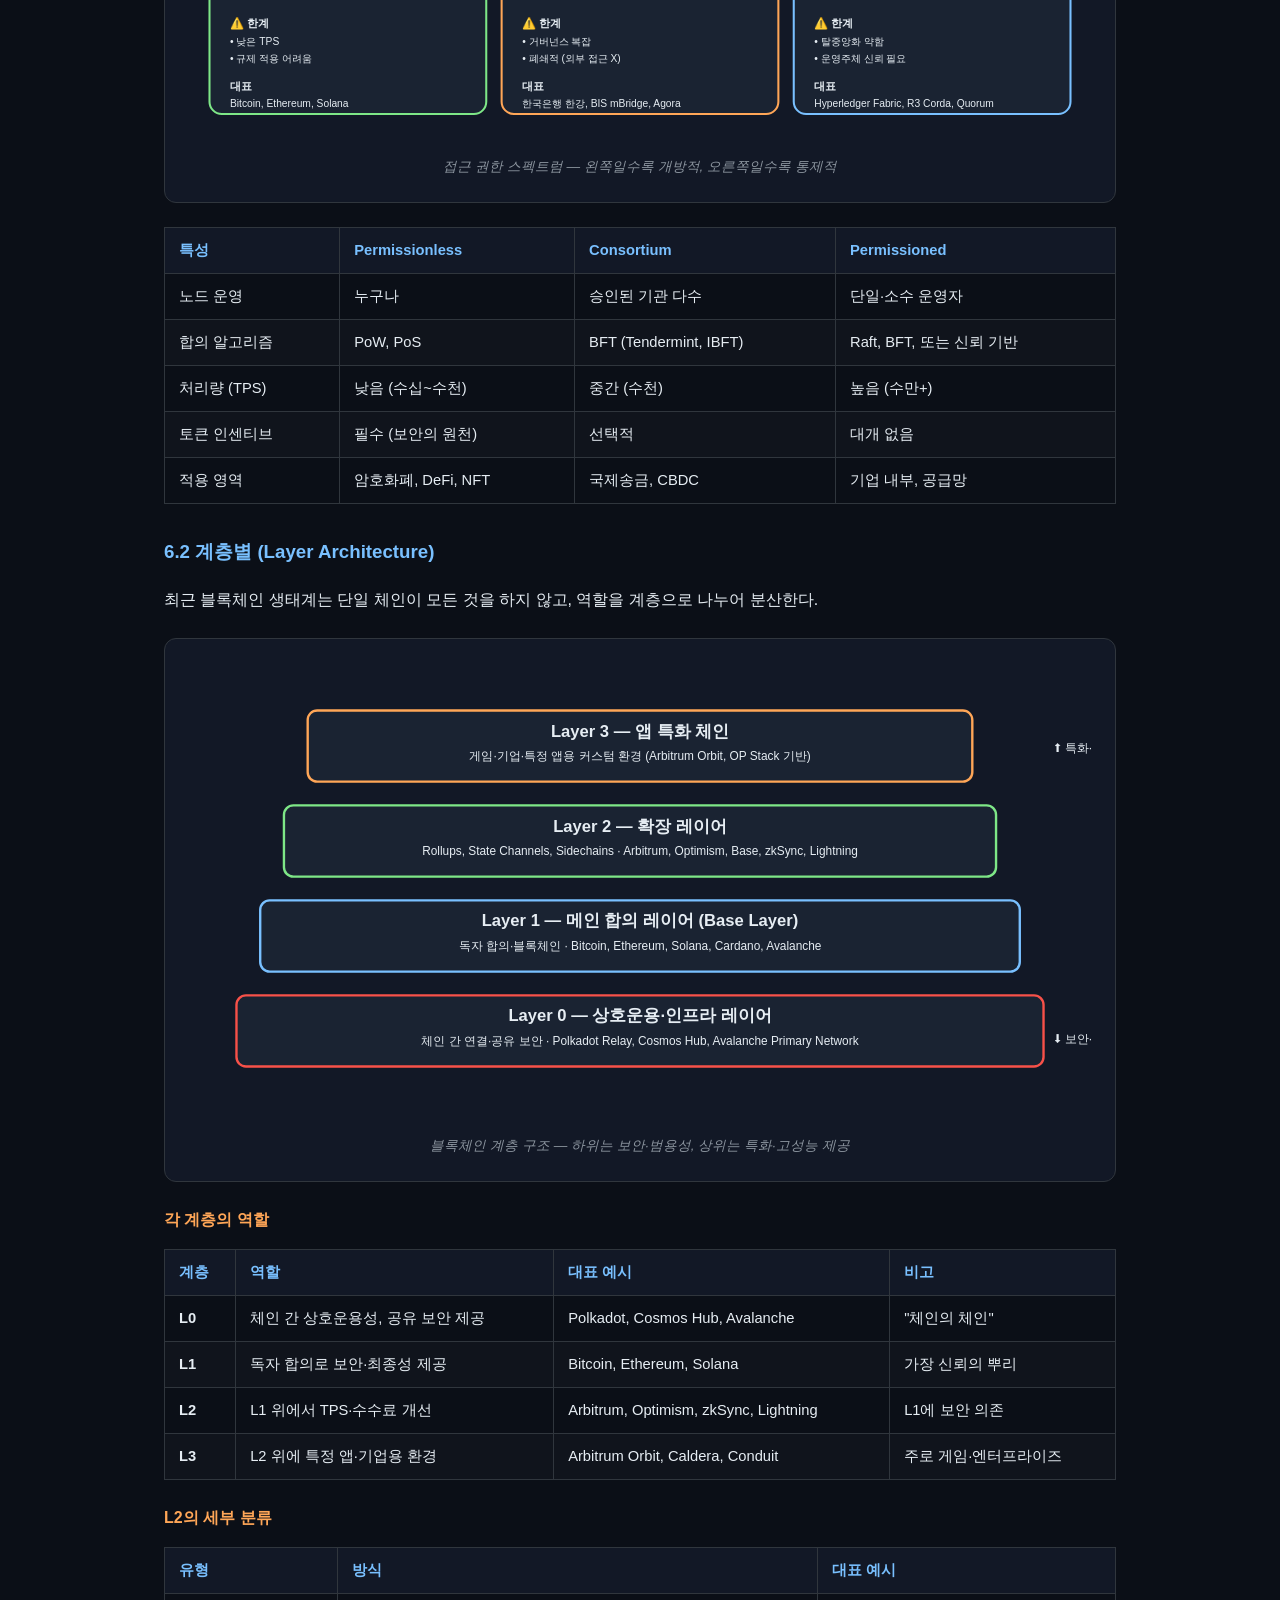
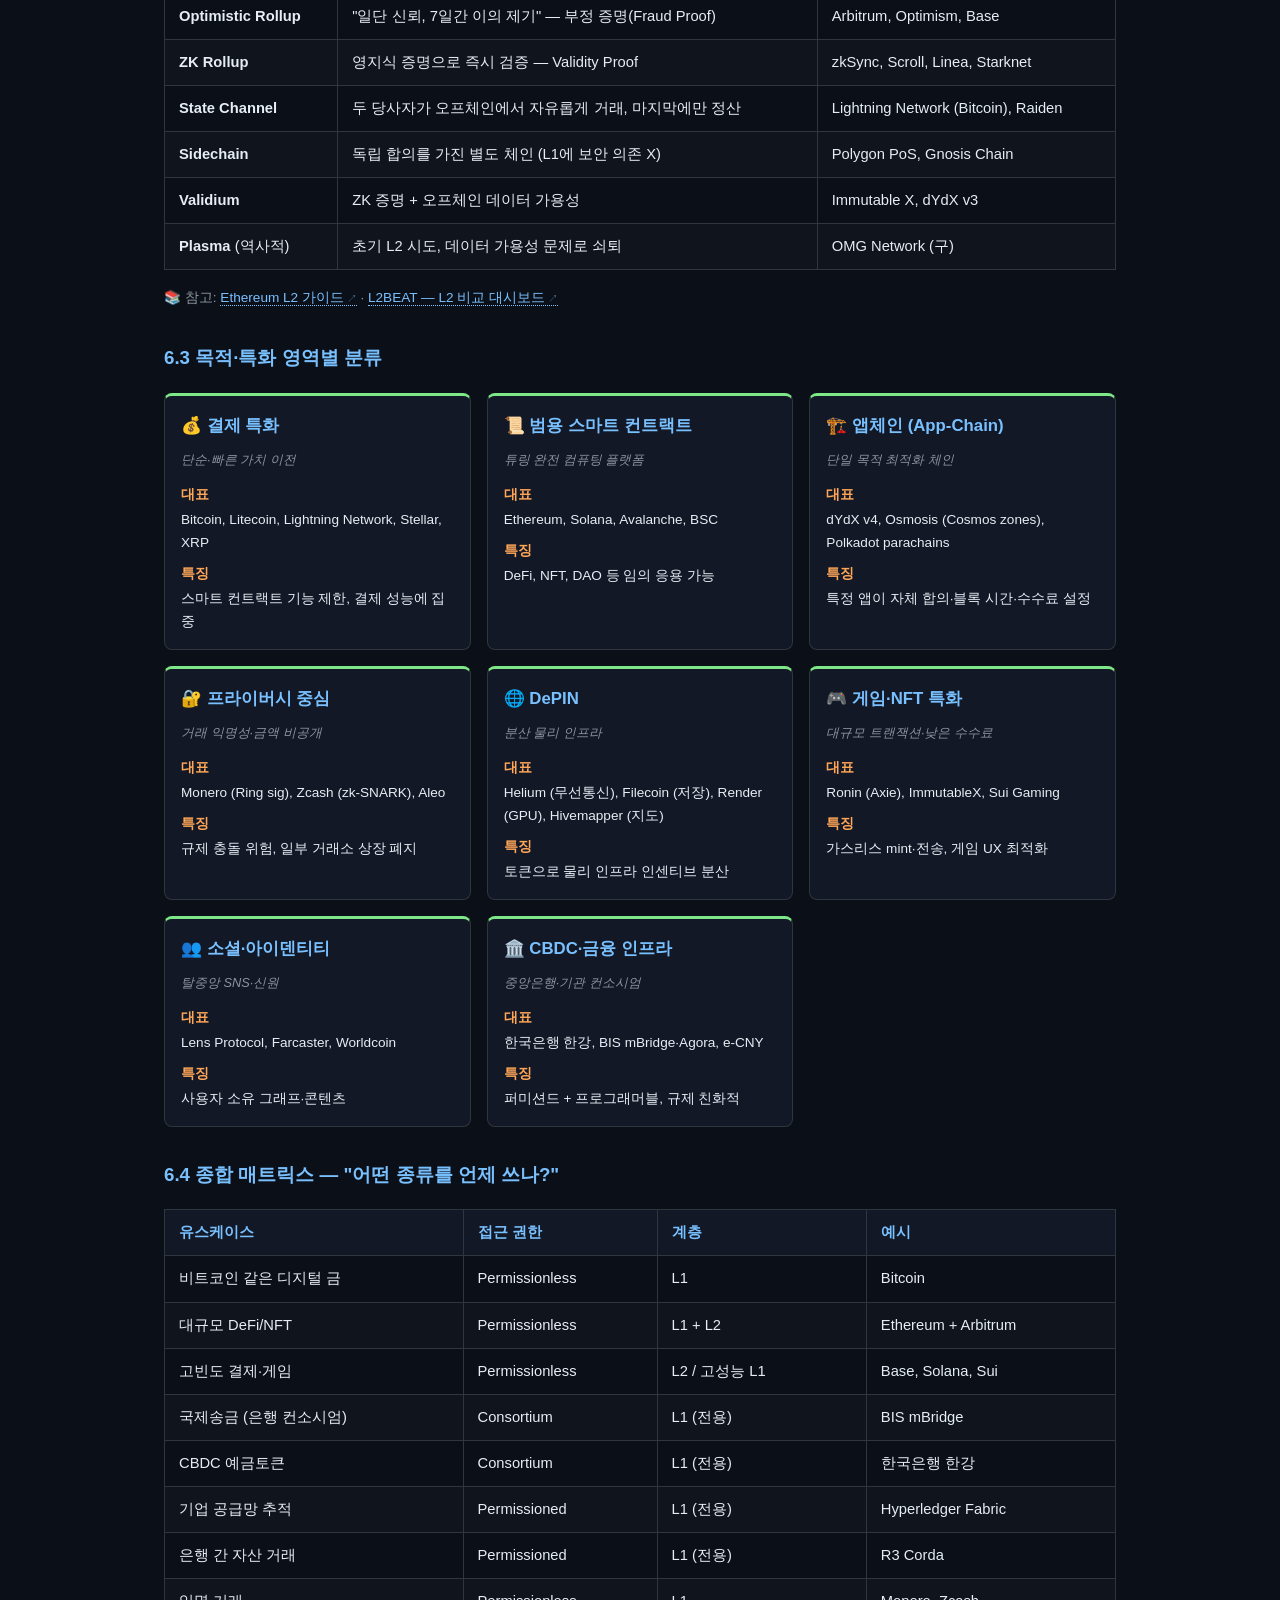
==== commit 586f559f: "Update: 2026-06-02 09:50" ====
--- a/basics.html
+++ b/basics.html
@@ -24,6 +24,7 @@
     <li><a href="cbdc.html">CBDC</a></li>
     <li><a href="x402.html">x402</a></li>
     <li><a href="limits.html">한계와 비교</a></li>
+    <li><a href="glossary.html">용어집</a></li>
     <li><a href="references.html">참고자료</a></li>
   </ul>
 </nav>
--- a/style.css
+++ b/style.css
@@ -454,3 +454,83 @@
 }
 .erc-card .erc-status.final { background: rgba(126, 231, 135, 0.2); color: var(--accent); }
 .erc-card .erc-status.draft { background: rgba(255, 166, 87, 0.2); color: var(--accent-3); }
+
+/* ===== Glossary ===== */
+.glossary-toc {
+  background: var(--bg-elev);
+  border: 1px solid var(--border);
+  border-radius: 12px;
+  padding: 20px;
+  margin-bottom: 32px;
+}
+.glossary-toc h3 {
+  margin-top: 0;
+  color: var(--accent);
+}
+.glossary-toc ul {
+  list-style: none;
+  padding: 0;
+  display: grid;
+  grid-template-columns: repeat(auto-fit, minmax(180px, 1fr));
+  gap: 8px 16px;
+  margin: 0;
+}
+.glossary-toc a {
+  color: var(--accent-2);
+  text-decoration: none;
+  font-size: 0.92rem;
+  padding: 4px 0;
+  border-bottom: none !important;
+}
+.glossary-toc a:hover { color: var(--accent); }
+.glossary-toc a::before {
+  content: "▸ ";
+  color: var(--fg-dim);
+}
+
+.glossary-section {
+  margin-bottom: 48px;
+  scroll-margin-top: 80px;
+}
+.glossary-section h2 {
+  font-size: 1.5rem;
+  border-bottom: 2px solid var(--accent);
+  padding-bottom: 8px;
+  margin-bottom: 20px;
+}
+.glossary-section dl {
+  display: grid;
+  grid-template-columns: 1fr;
+  gap: 16px;
+  margin: 0;
+}
+.glossary-section dt {
+  font-weight: 700;
+  color: var(--accent-2);
+  font-size: 1.05rem;
+  margin-bottom: 4px;
+}
+.glossary-section dt .en {
+  color: var(--fg-dim);
+  font-weight: 400;
+  font-size: 0.9rem;
+  margin-left: 6px;
+}
+.glossary-section dd {
+  margin: 0 0 0 0;
+  color: var(--fg);
+  font-size: 0.95rem;
+  line-height: 1.6;
+  padding-left: 12px;
+  border-left: 2px solid var(--border);
+}
+.glossary-section dd .related {
+  display: block;
+  margin-top: 4px;
+  font-size: 0.85rem;
+  color: var(--fg-dim);
+}
+.glossary-section dd .related a {
+  color: var(--accent-3);
+  border-bottom: 1px dotted var(--accent-3) !important;
+}
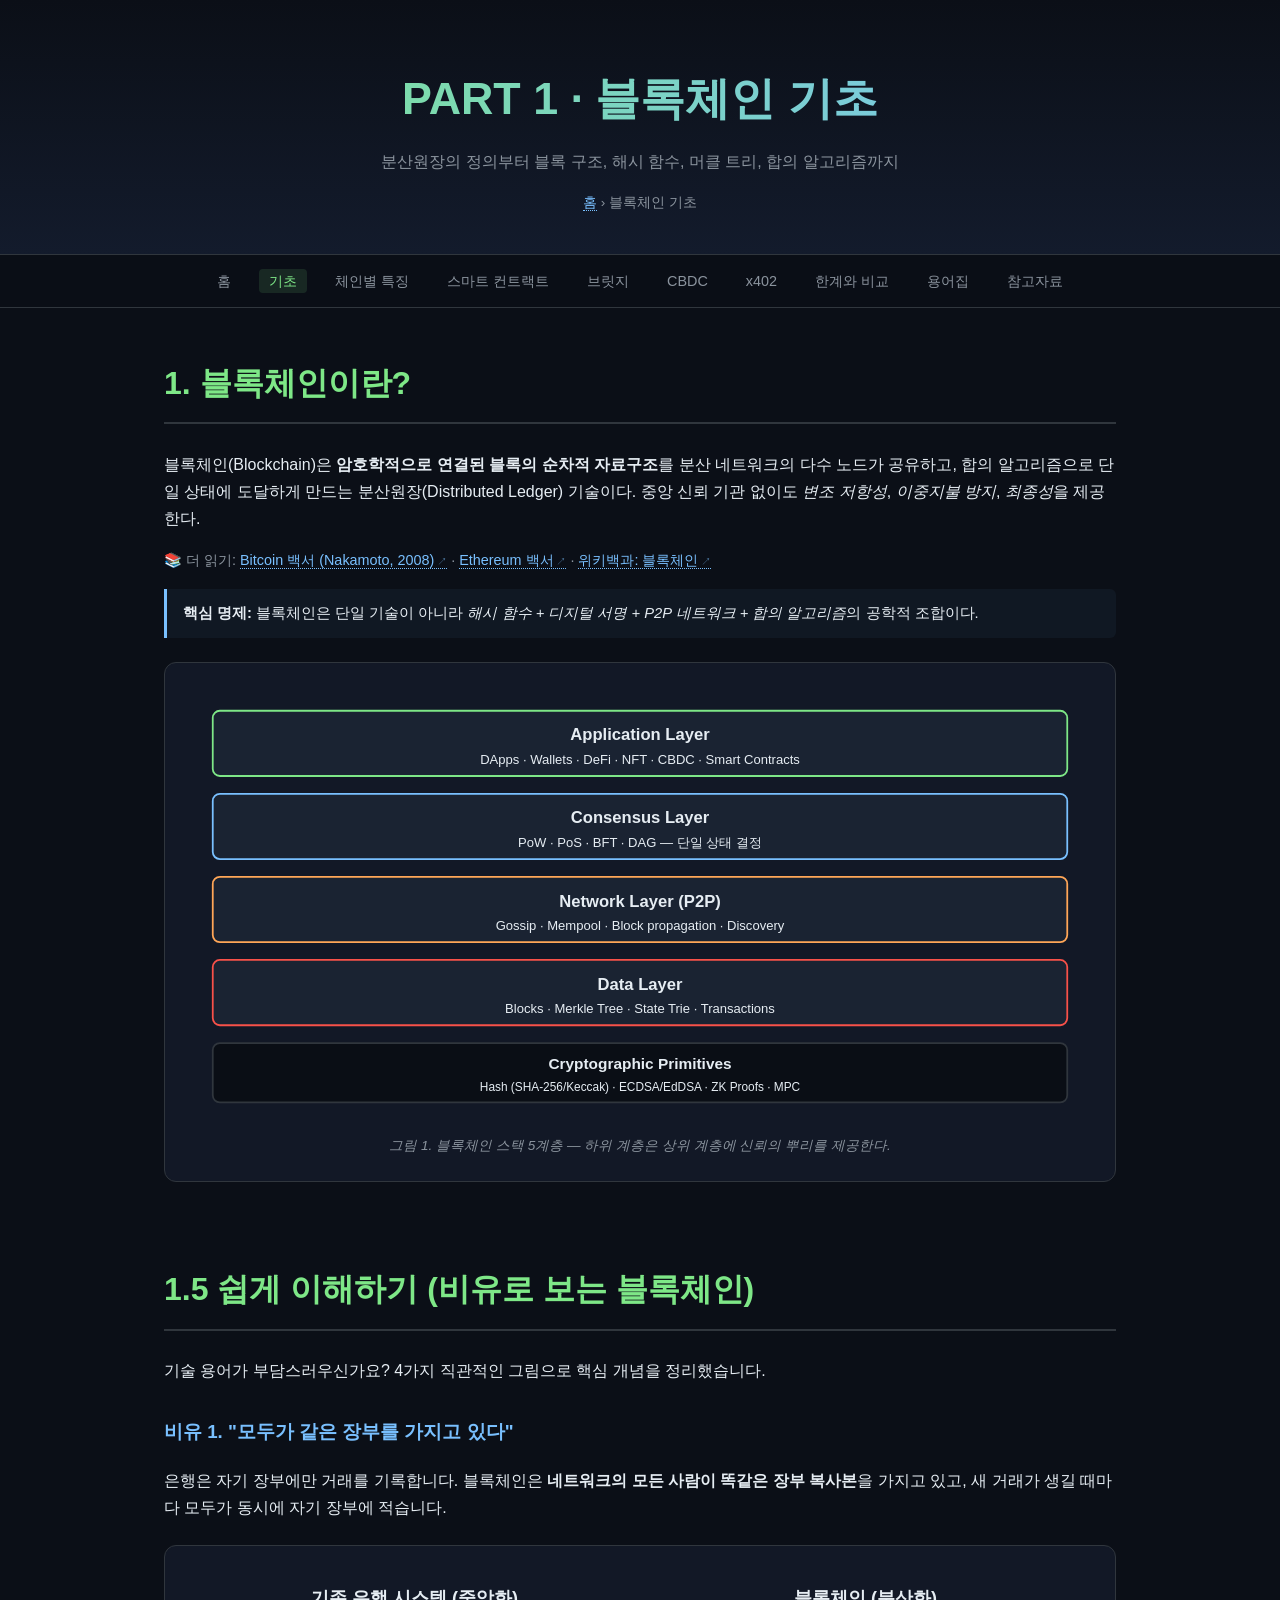
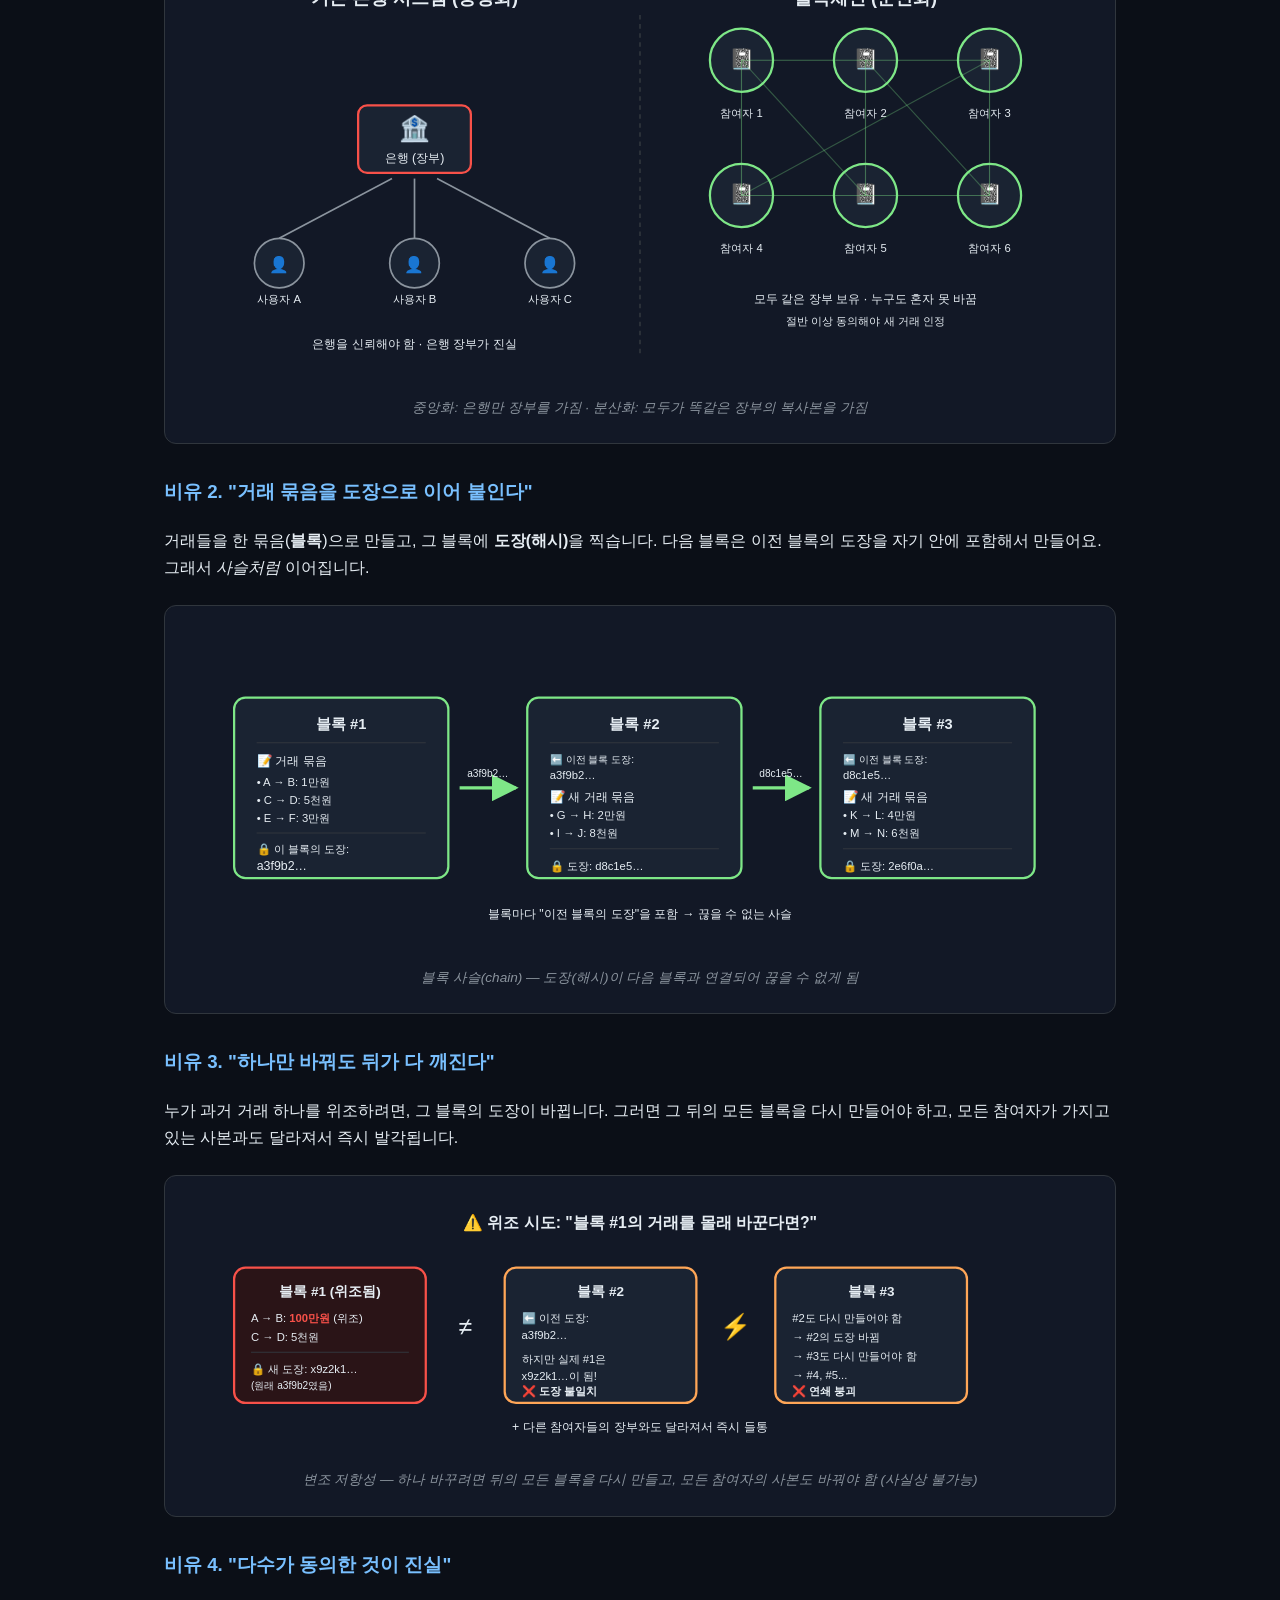
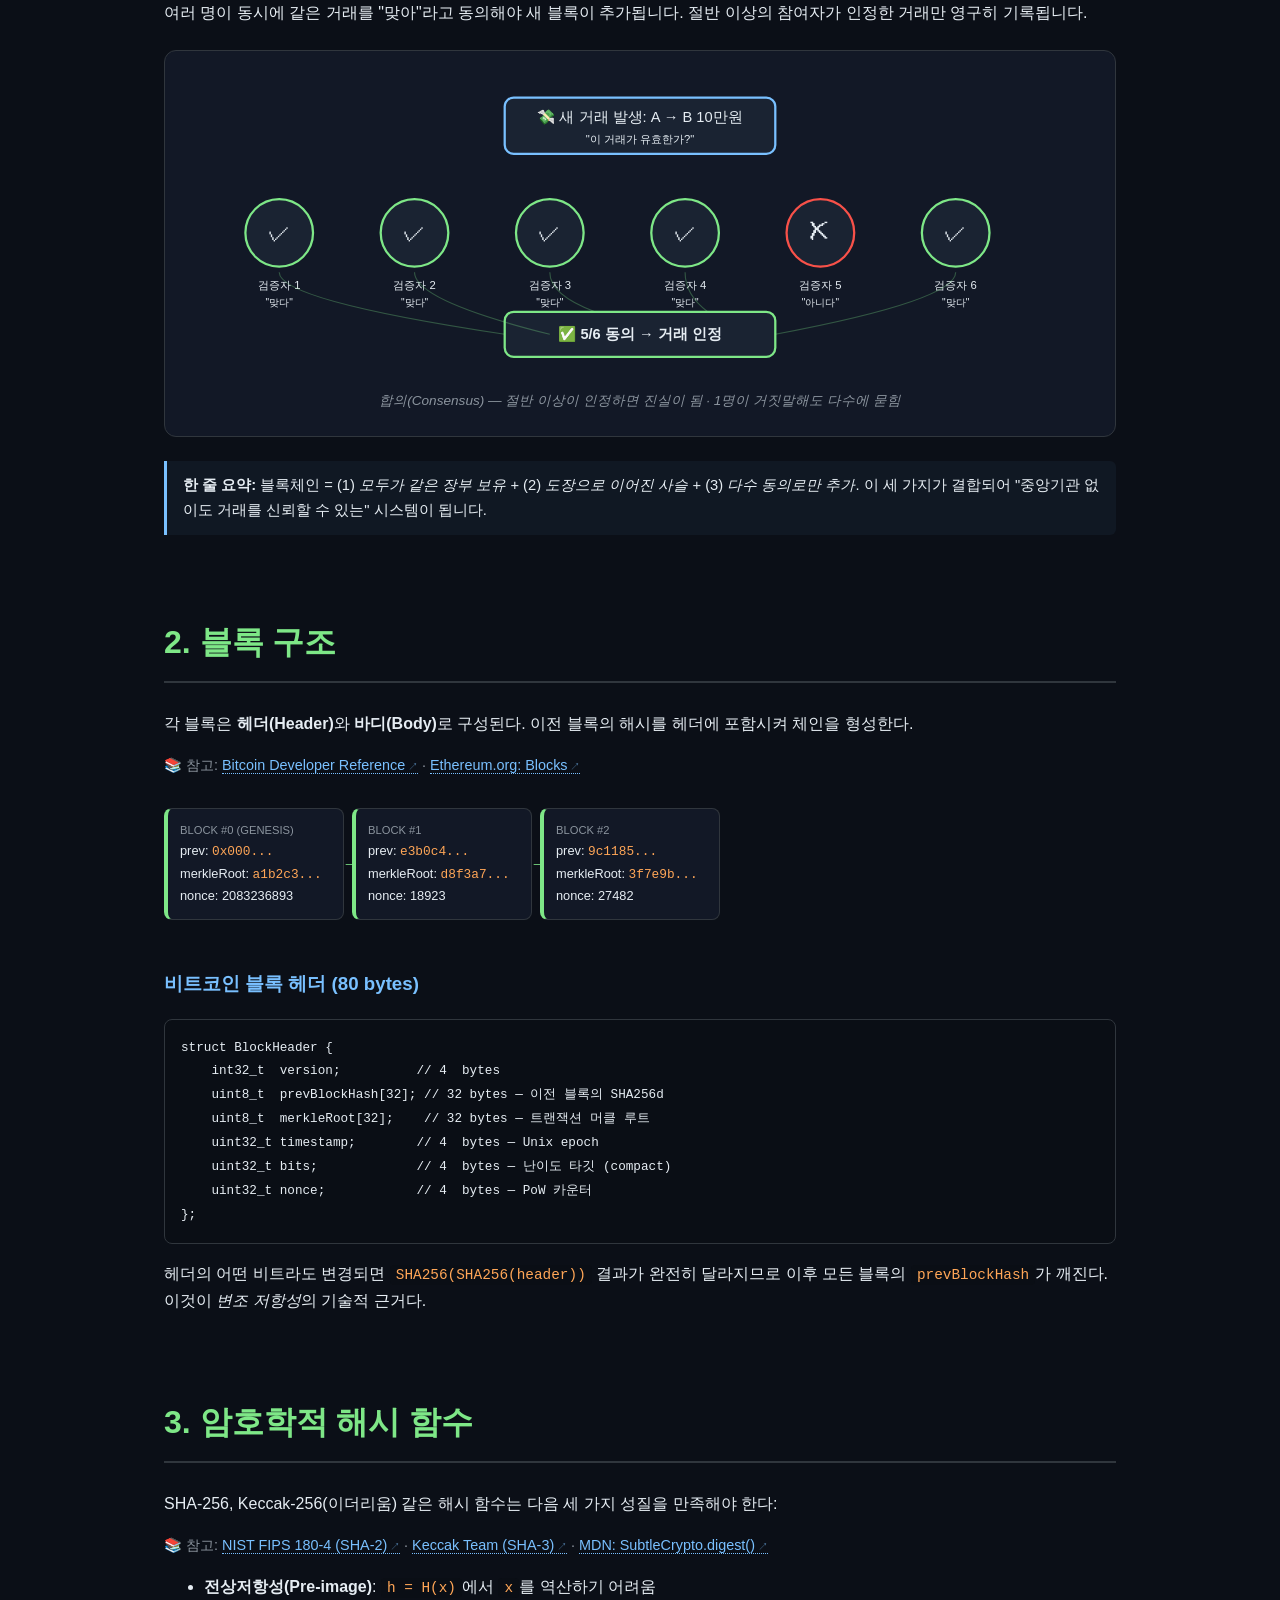
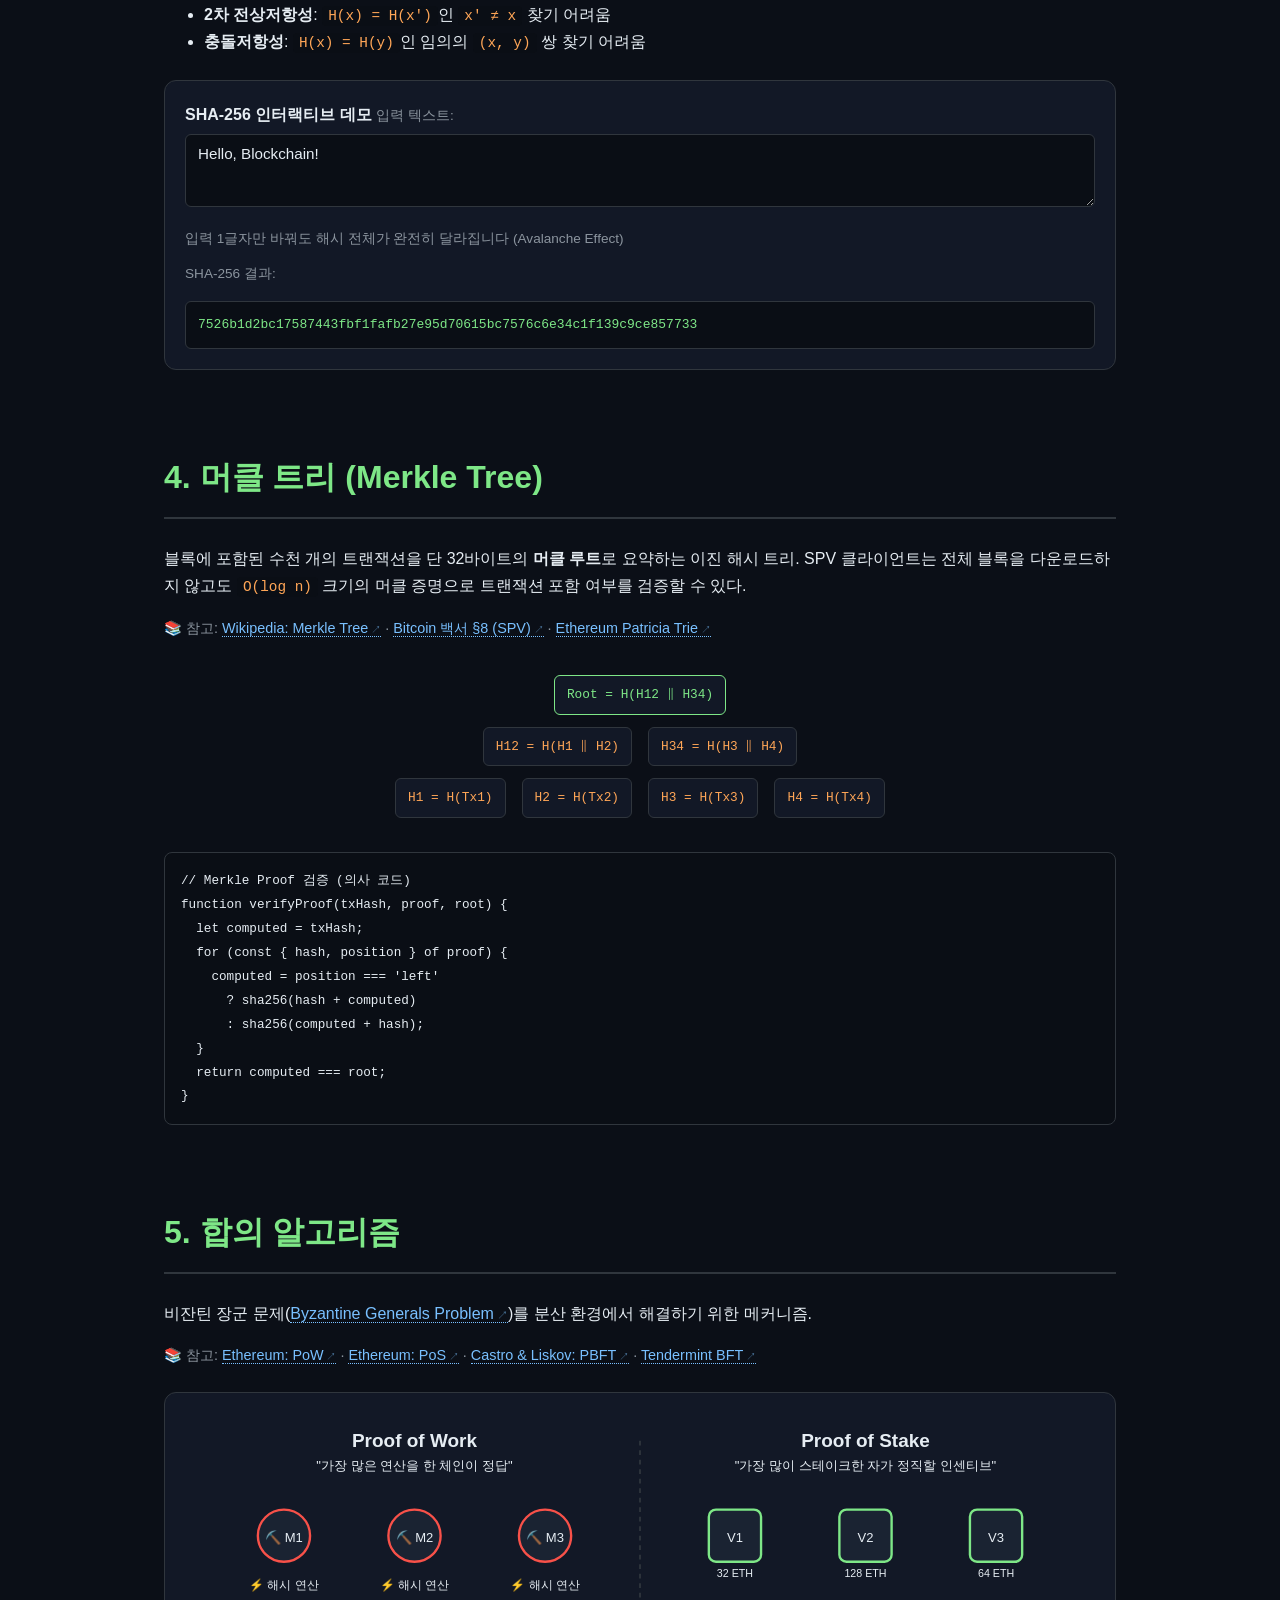
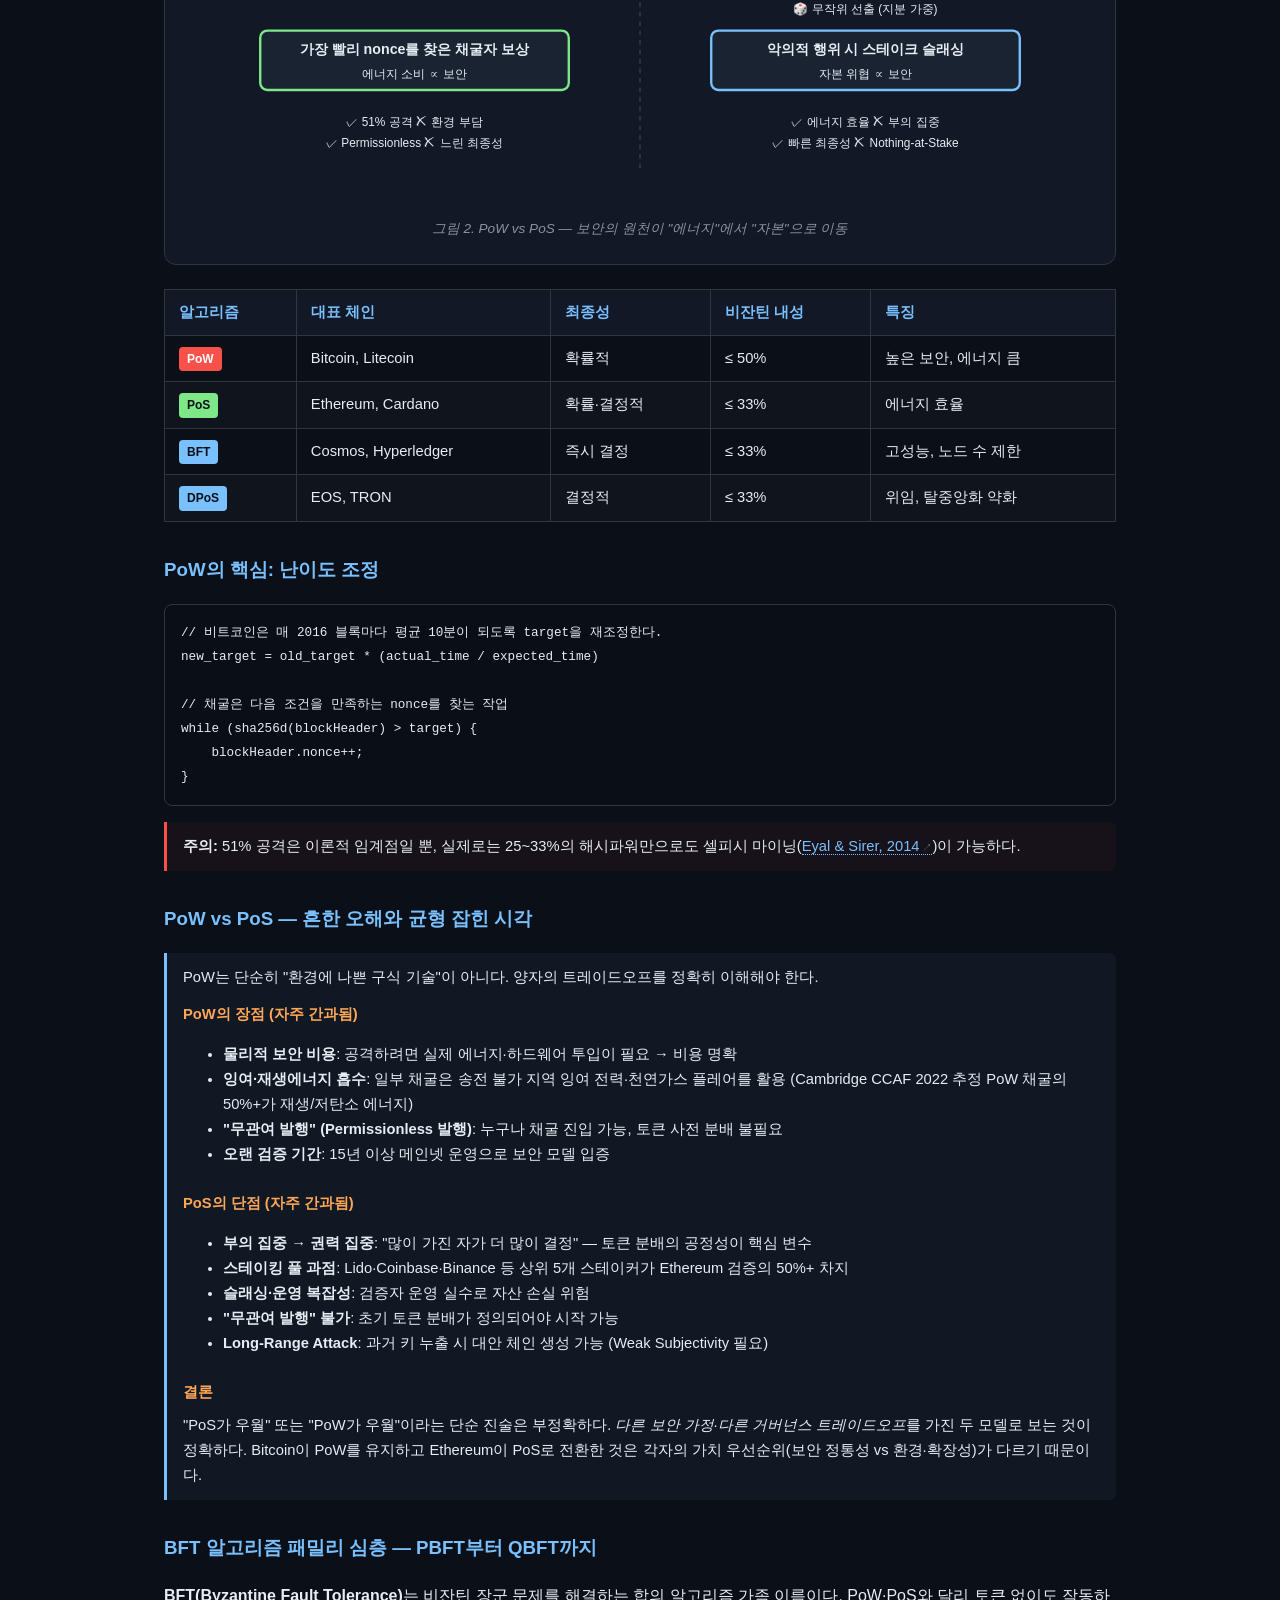
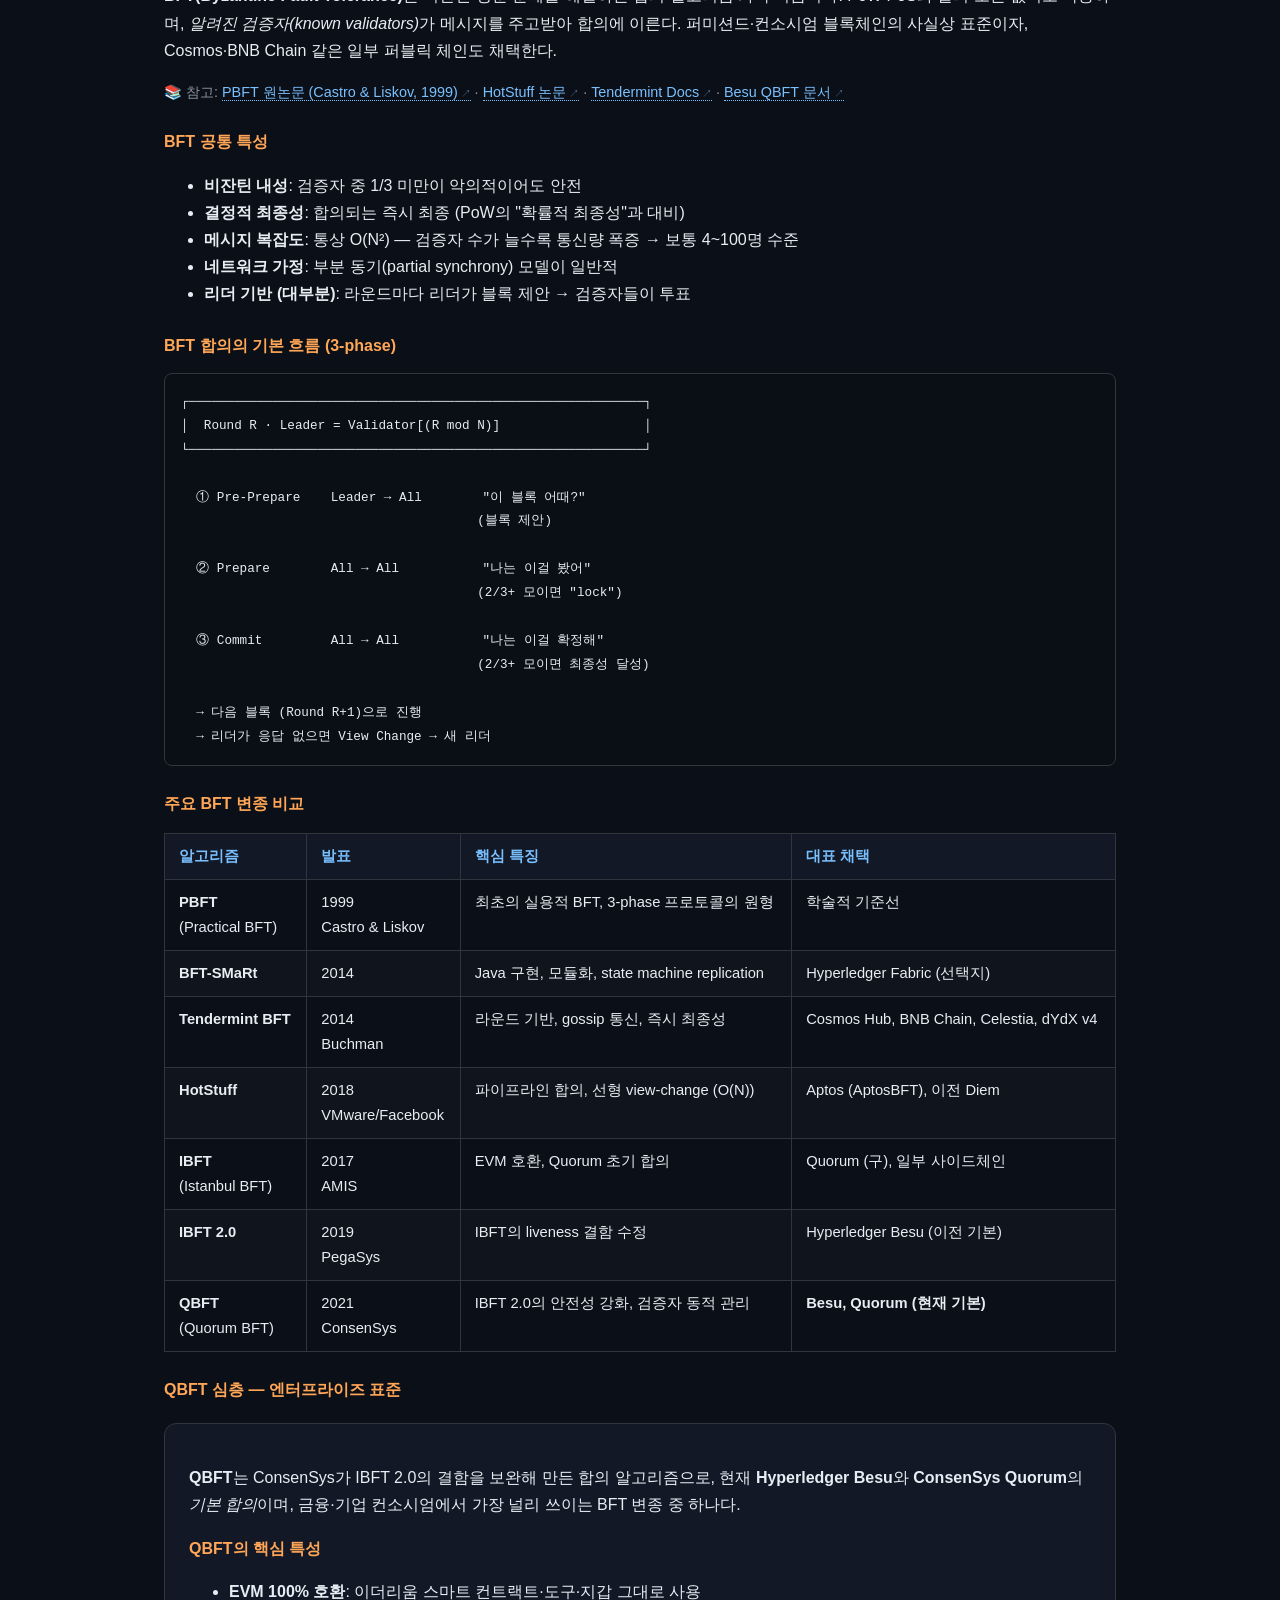
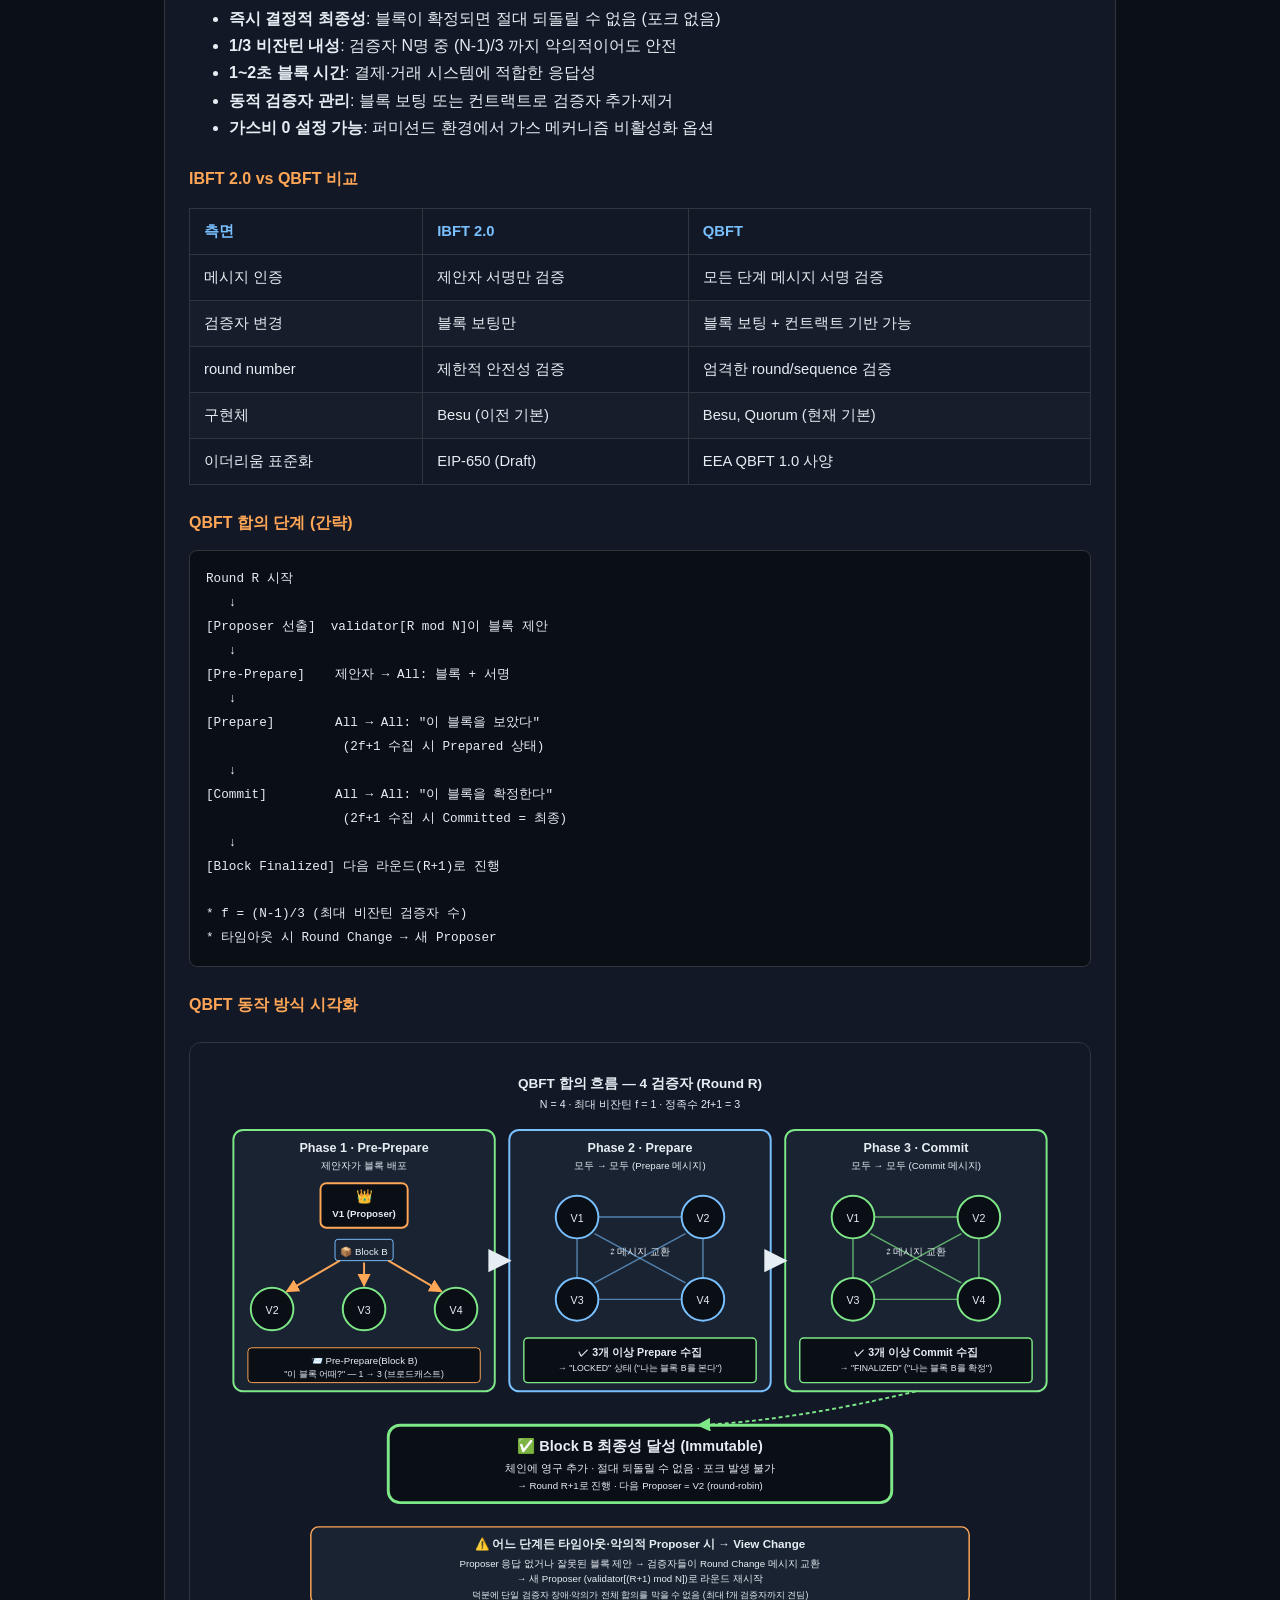
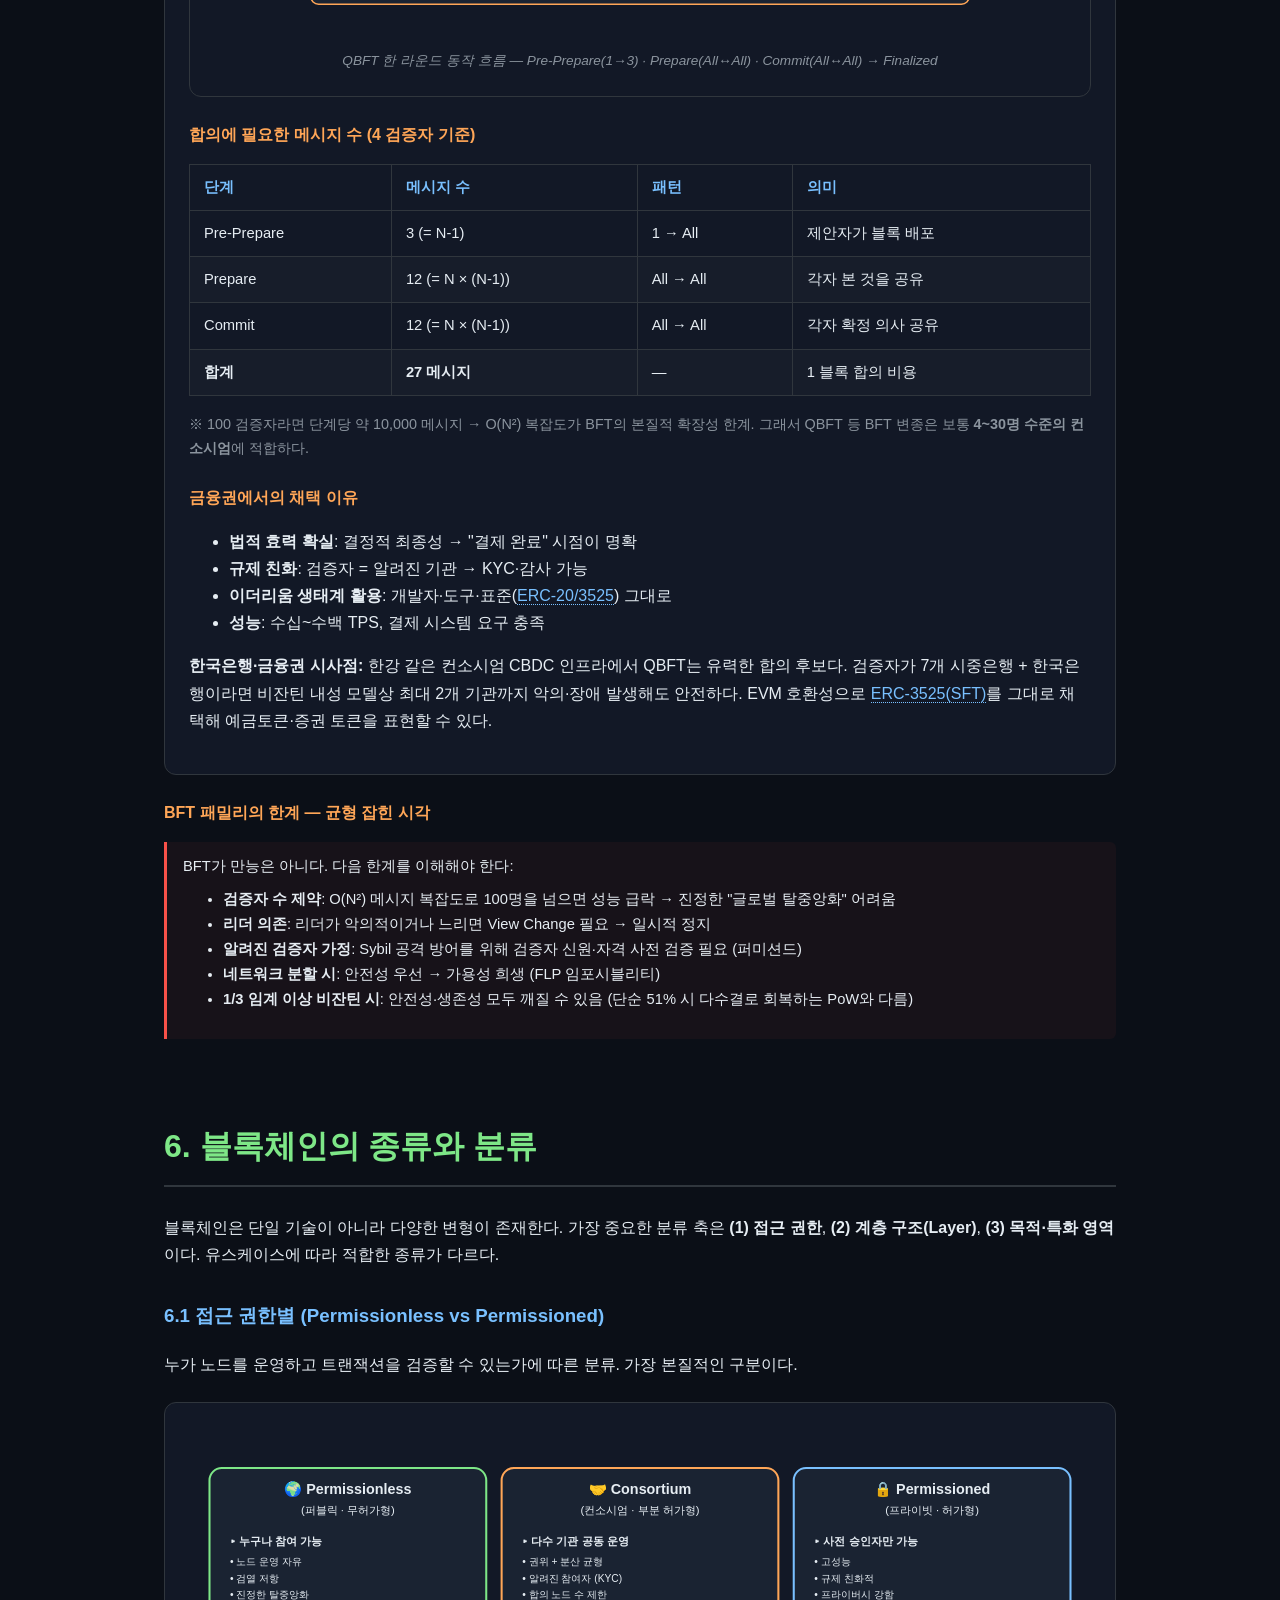
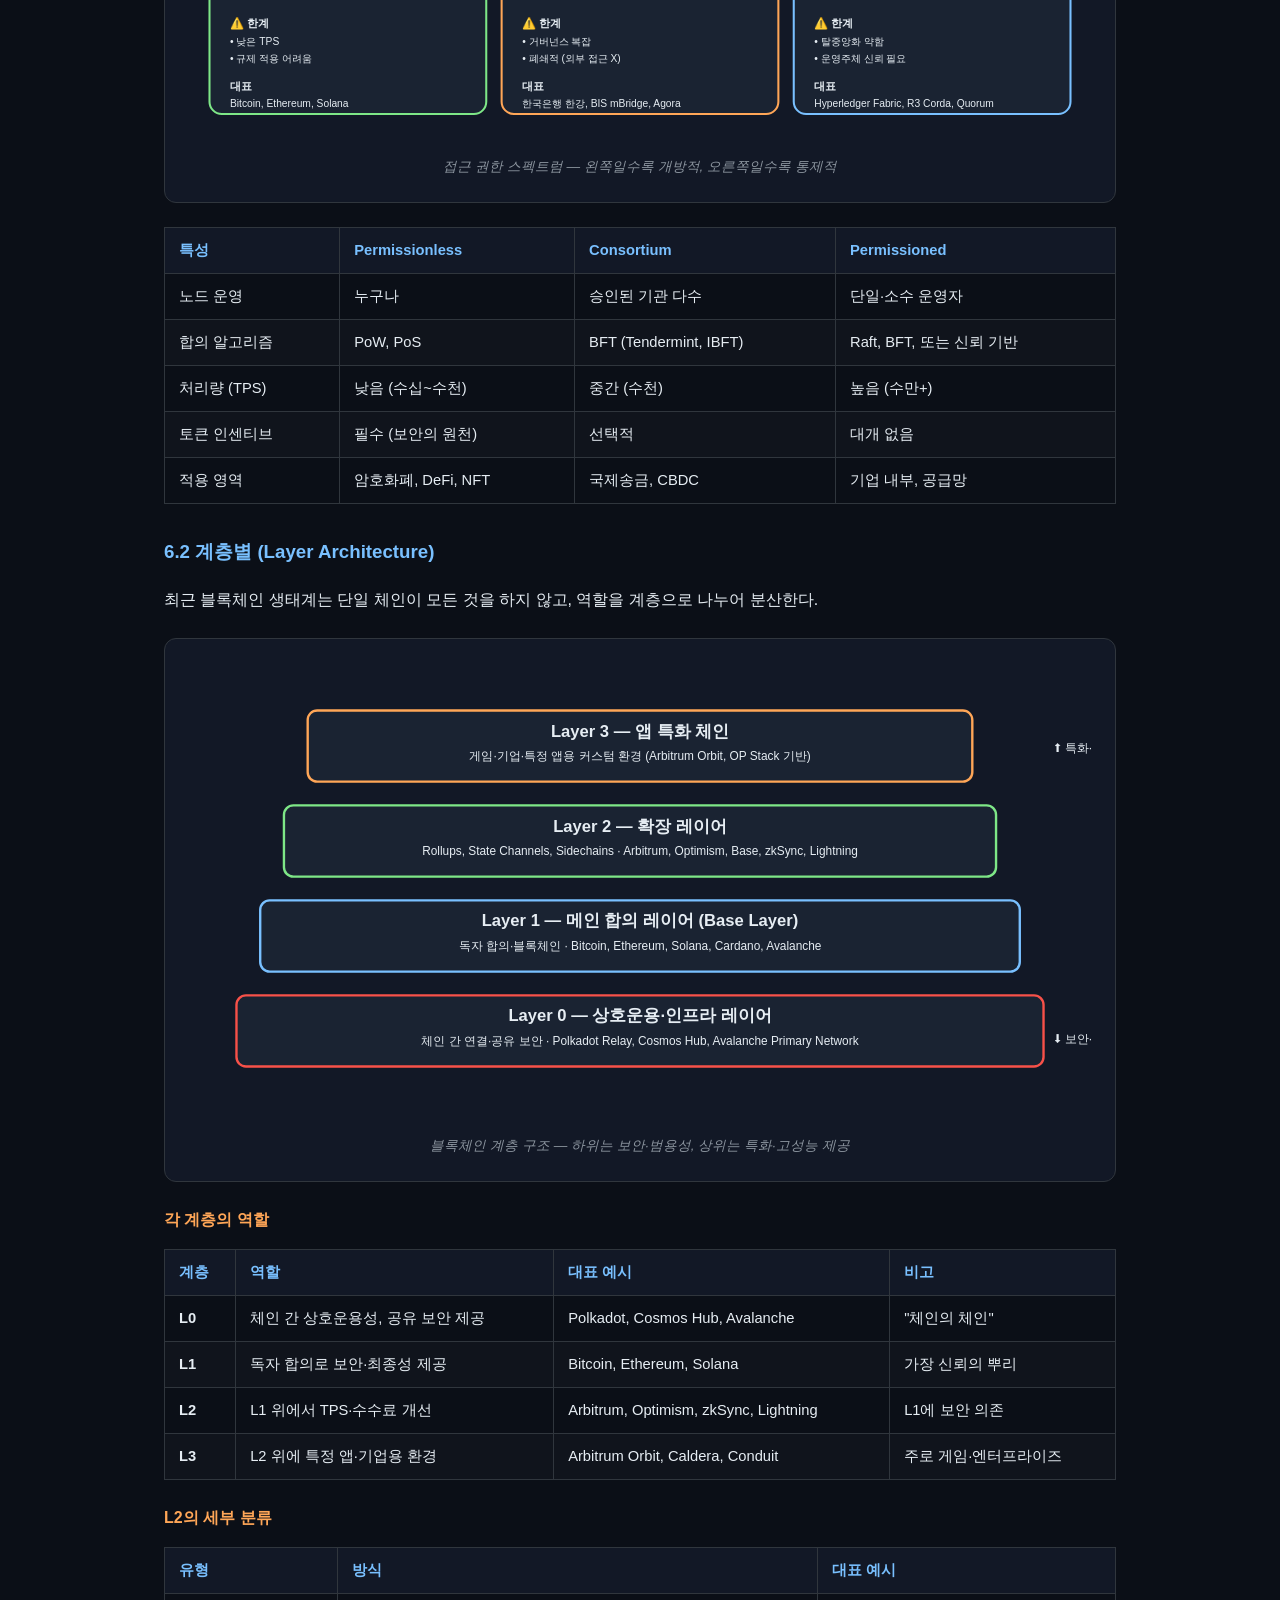
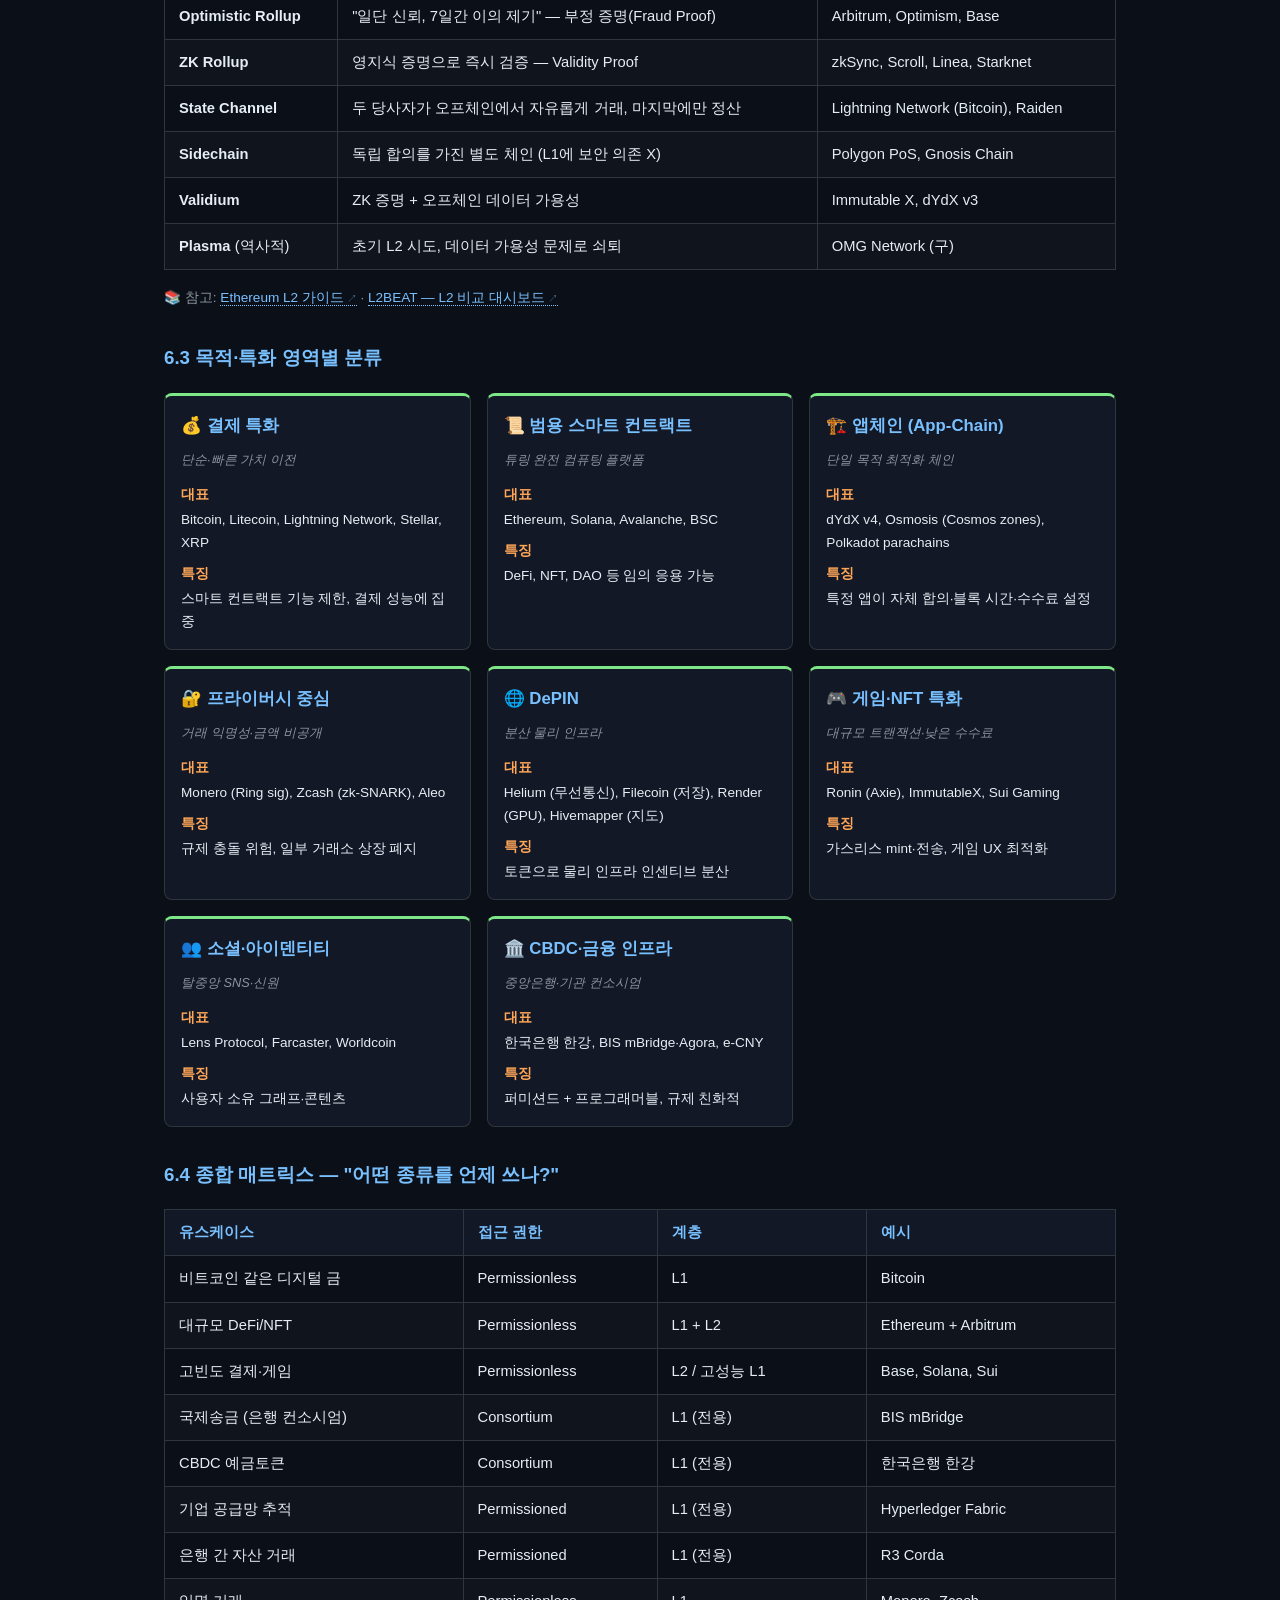
==== commit 4011e214: "Update: 2026-06-02 17:59" ====
--- a/basics.html
+++ b/basics.html
@@ -73,7 +73,7 @@
 </section>
 
 <section id="easy">
-  <h2>🌱 쉽게 이해하기 (비유로 보는 블록체인)</h2>
+  <h2>1.5 쉽게 이해하기 (비유로 보는 블록체인)</h2>
   <p>기술 용어가 부담스러우신가요? 4가지 직관적인 그림으로 핵심 개념을 정리했습니다.</p>
 
   <h3>비유 1. "모두가 같은 장부를 가지고 있다"</h3>
